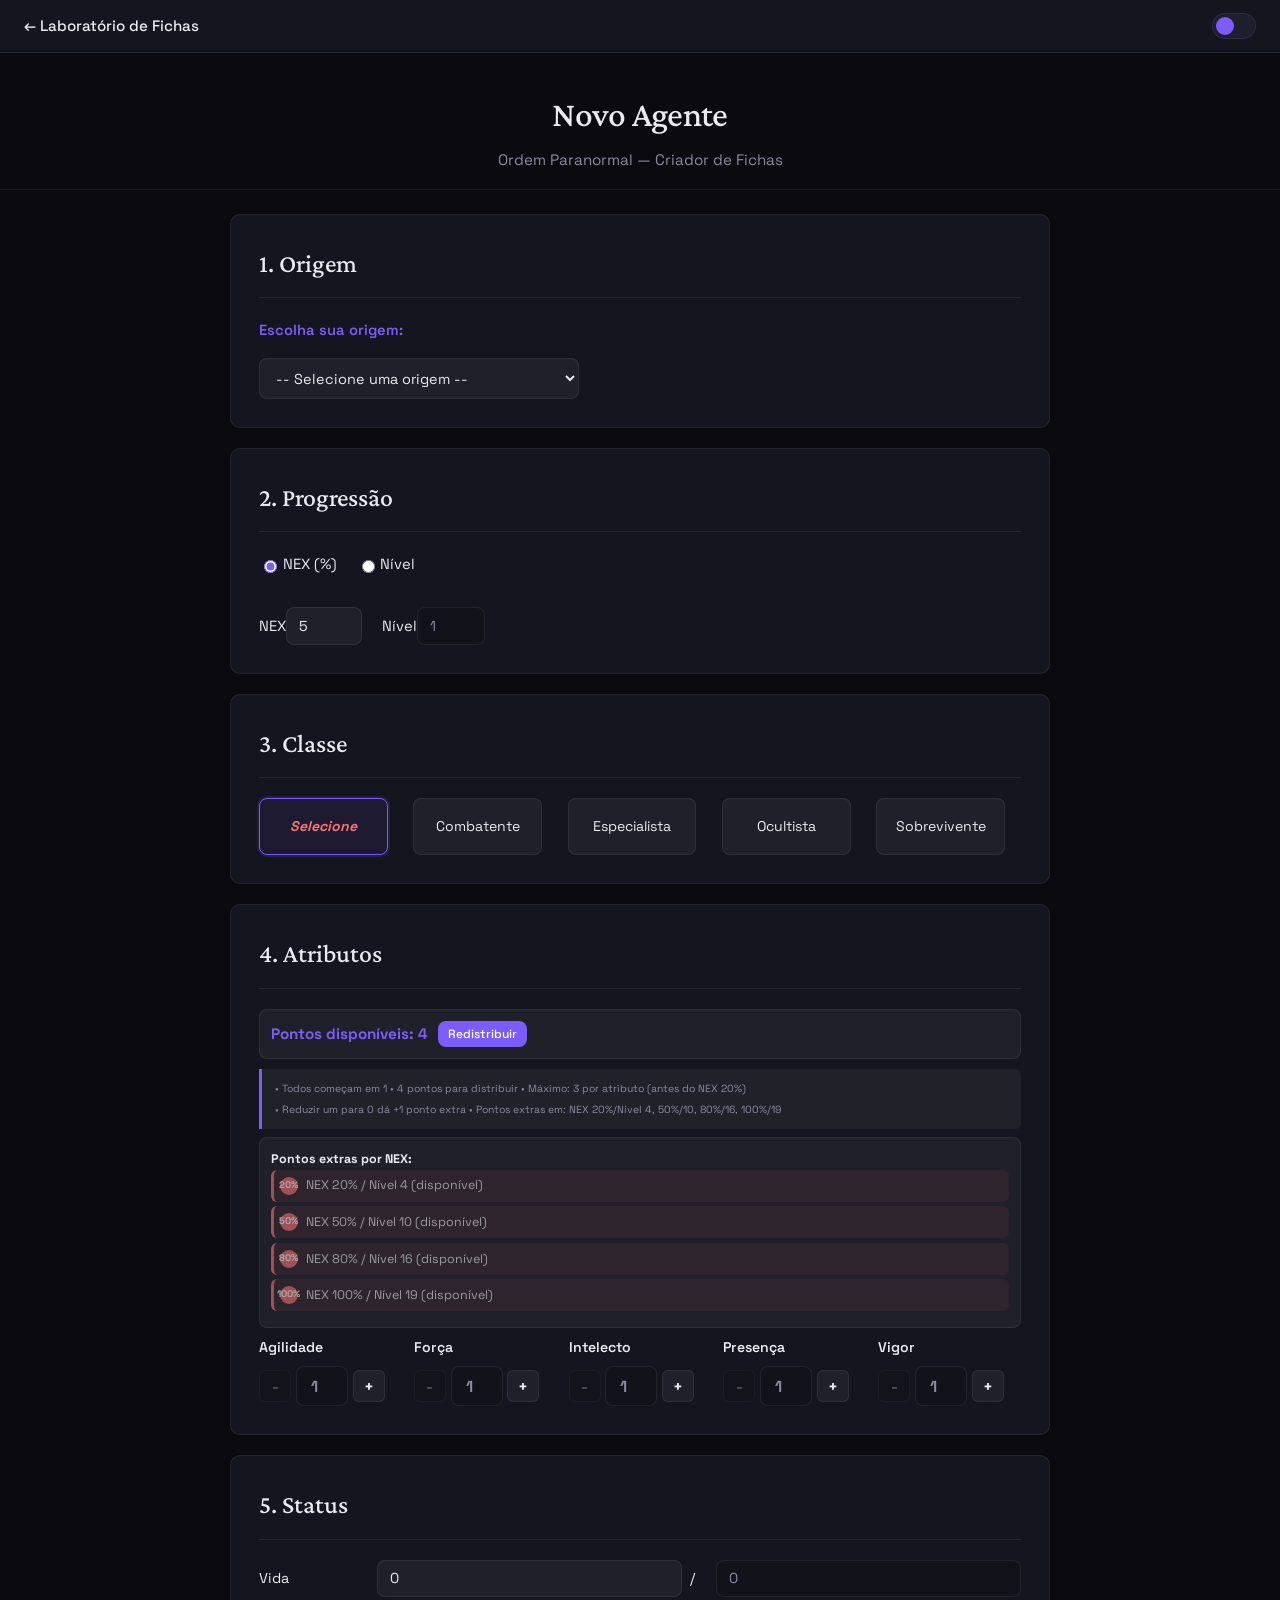
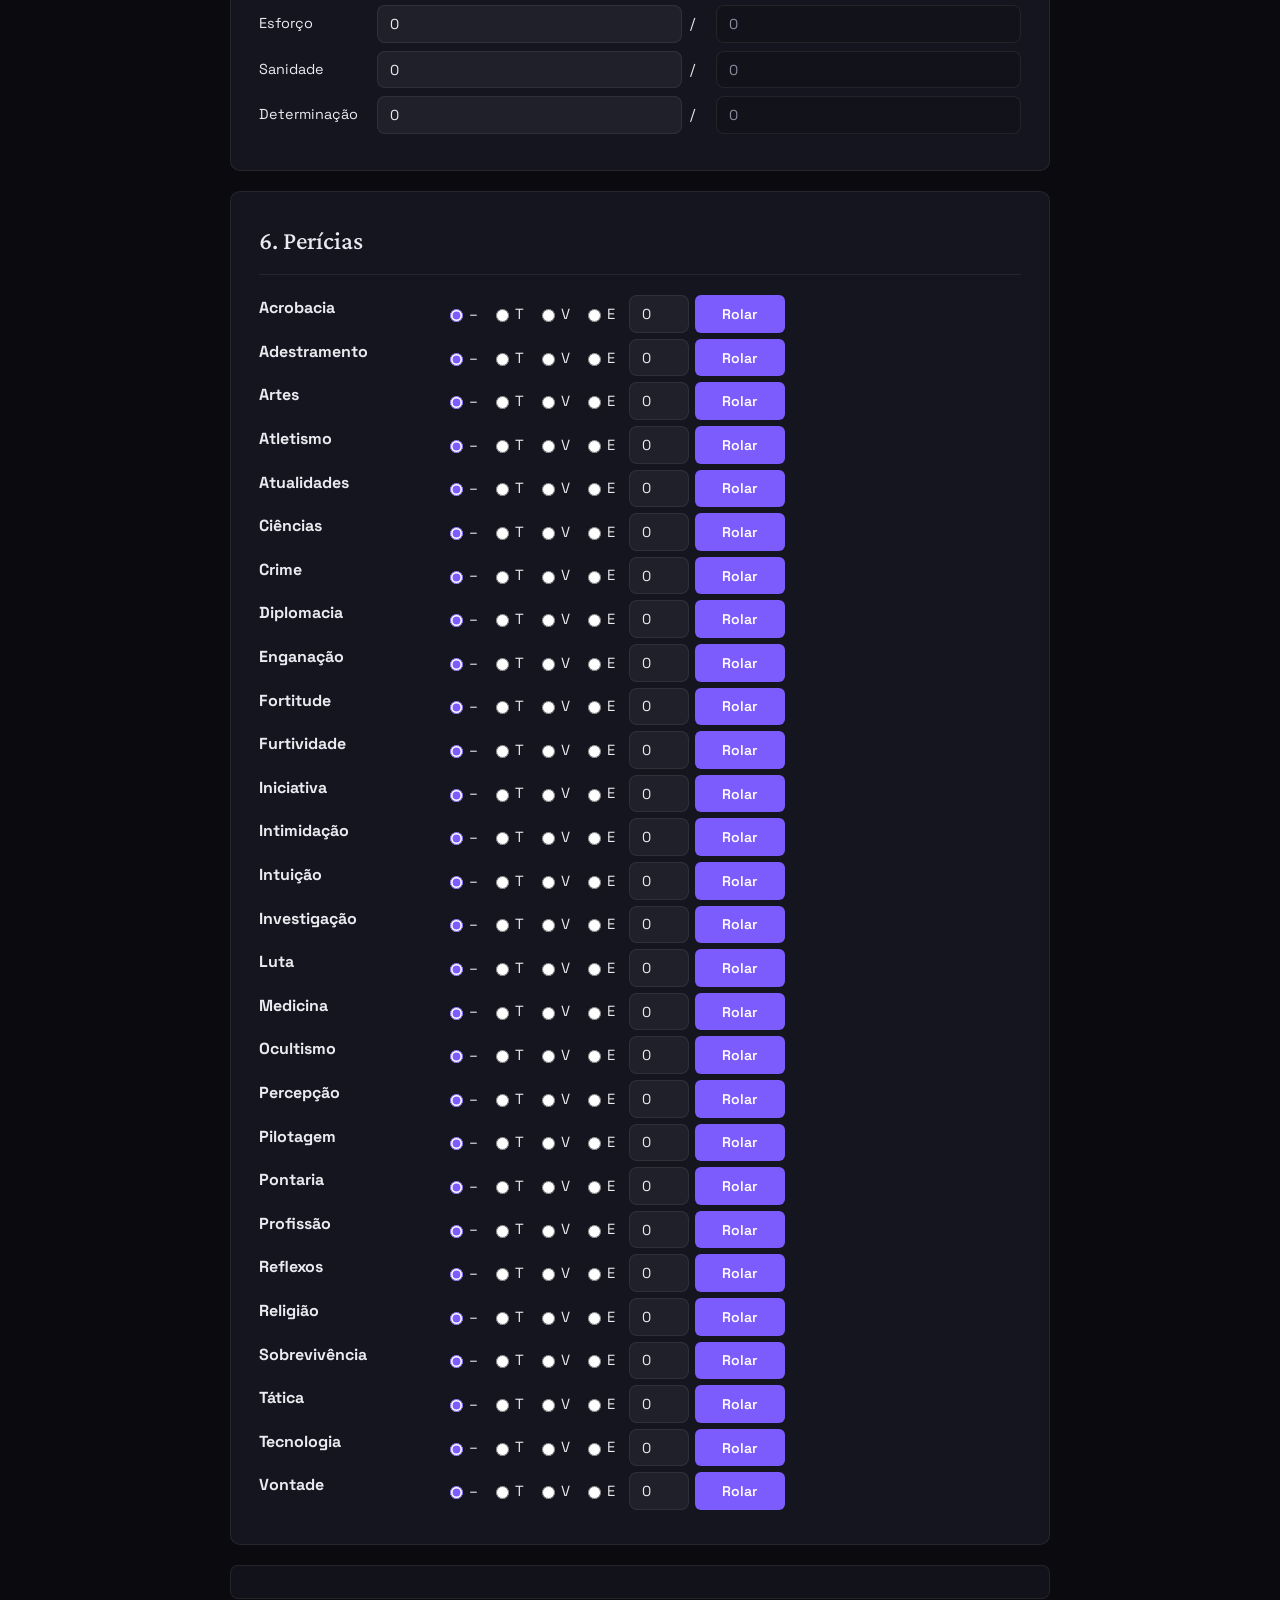
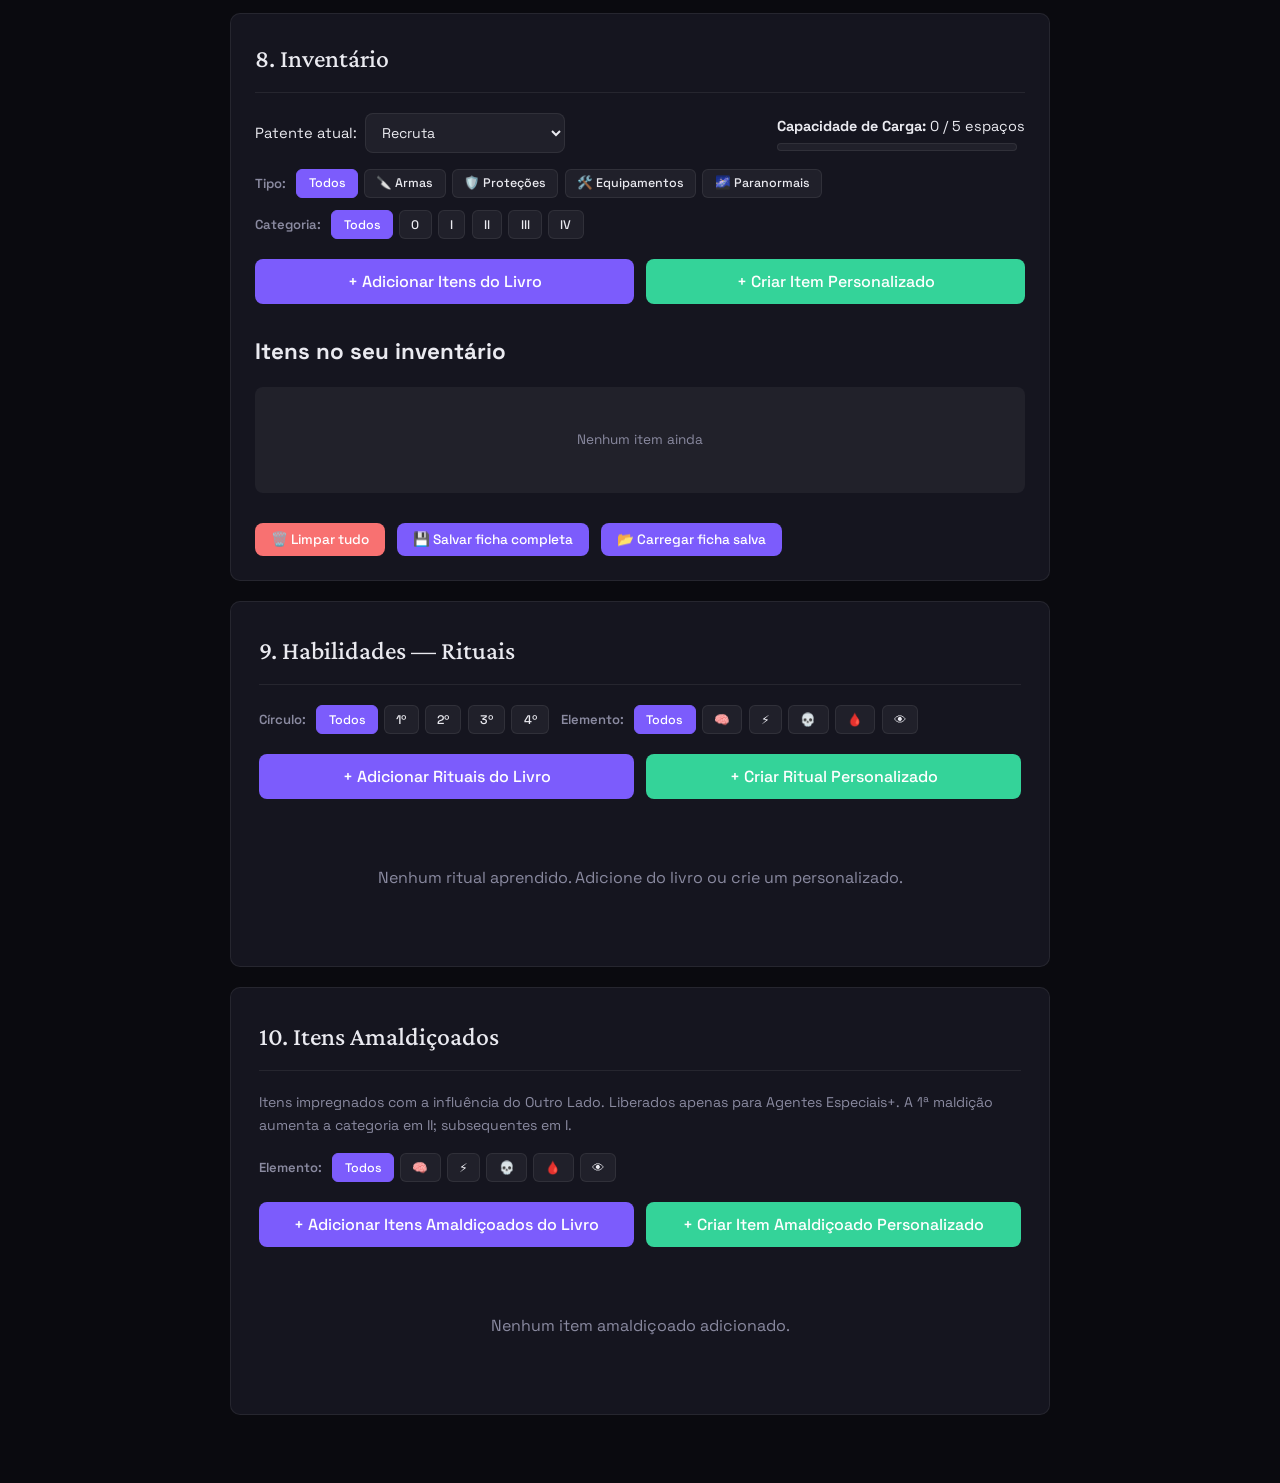
==== public/tcc/criador.html @ b82a057e "Atualizei fundo e itens amaldiçados Co-authored-by: PEDROLO18321 <266873799+PEDROLO18321@users.norep" ====
<!DOCTYPE html>
<html lang="pt-BR" data-theme="dark">
<head>
    <meta charset="UTF-8">
    <meta name="viewport" content="width=device-width, initial-scale=1.0">
    <title>Novo Agente - Laboratório de Fichas</title>
    <link rel="stylesheet" href="style.css">

    <link rel="preconnect" href="https://fonts.googleapis.com">
    <link rel="preconnect" href="https://fonts.gstatic.com" crossorigin>
    <link href="https://fonts.googleapis.com/css2?family=Space+Grotesk:wght@300;400;500;600;700&family=Crimson+Pro:ital,wght@0,300;0,400;0,500;0,600;1,300;1,400&display=swap" rel="stylesheet">
</head>
<body>

<nav class="criador-nav">
    <a href="index.html" class="nav-logo">← Laboratório de Fichas</a>
    <div class="nav-actions">
        <button class="theme-toggle" onclick="toggleTheme()" aria-label="Alternar tema"></button>
    </div>
</nav>

<div class="criador-title-bar">
    <h1>Novo Agente</h1>
    <p>Ordem Paranormal — Criador de Fichas</p>
</div>

<main>

    <!-- SEÇÃO: ORIGEM -->
    <section class="card" id="secao-origem">
        <h2>1. Origem</h2>
        
        <div class="origem-container">
            <div class="origem-selecao">
                <label for="select-origem">Escolha sua origem:</label>
                <select id="select-origem" onchange="mostrarDetalhesOrigem()">
                    <option value="">-- Selecione uma origem --</option>
                    <option value="academico">Acadêmico</option>
                    <option value="agente_saude">Agente de Saúde</option>
                    <option value="amigo_animais">Amigo dos Animais</option>
                    <option value="amnesico">Amnésico</option>
                    <option value="artista">Artista</option>
                    <option value="astronauta">Astronauta</option>
                    <option value="atleta">Atleta</option>
                    <option value="chef">Chef</option>
                    <option value="chef_outro_lado">Chef do Outro Lado</option>
                    <option value="colegial">Colegial</option>
                    <option value="cosplayer">Cosplayer</option>
                    <option value="criminoso">Criminoso</option>
                    <option value="cultista_arrependido">Cultista Arrependido</option>
                    <option value="desgarrado">Desgarrado</option>
                    <option value="diplomata">Diplomata</option>
                    <option value="engenheiro">Engenheiro</option>
                    <option value="executivo">Executivo</option>
                    <option value="experimento">Experimento</option>
                    <option value="explorador">Explorador</option>
                    <option value="fanatico_criaturas">Fanático por Criaturas</option>
                    <option value="fotografo">Fotógrafo</option>
                    <option value="inventor_paranormal">Inventor Paranormal</option>
                    <option value="investigador">Investigador</option>
                    <option value="jovem_mistico">Jovem Místico</option>
                    <option value="legista_turno_noite">Legista do Turno da Noite</option>
                    <option value="lutador">Lutador</option>
                    <option value="magnata">Magnata</option>
                    <option value="mateiro">Mateiro</option>
                    <option value="mergulhador">Mergulhador</option>
                    <option value="mercenario">Mercenário</option>
                    <option value="militar">Militar</option>
                    <option value="motorista">Motorista</option>
                    <option value="nerd_entusiasta">Nerd Entusiasta</option>
                    <option value="operario">Operário</option>
                    <option value="policial">Policial</option>
                    <option value="profetizado">Profetizado</option>
                    <option value="psicologo">Psicólogo</option>
                    <option value="religioso">Religioso</option>
                    <option value="reporter_investigativo">Repórter Investigativo</option>
                    <option value="servidor_publico">Servidor Público</option>
                    <option value="teorico_conspiracao">Teórico da Conspiração</option>
                    <option value="ti">T.I.</option>
                    <option value="trabalhador_rural">Trabalhador Rural</option>
                    <option value="trambiqueiro">Trambiqueiro</option>
                    <option value="universitario">Universitário</option>
                    <option value="vitima">Vítima</option>
                </select>
                
                <div id="origem-detalhes" class="origem-detalhes" style="display: none;">
                    <div class="origem-header">
                        <h3 id="origem-nome"></h3>
                        <div class="origem-status">
                            <span class="status-badge" id="origem-status">Não confirmada</span>
                        </div>
                    </div>
                    
                    <div class="origem-info-grid">
                        <div class="info-box">
                            <h4>Perícias Treinadas</h4>
                            <ul id="origem-pericias" class="pericias-lista"></ul>
                        </div>
                        
                        <div class="info-box"> 
                            <h4>Dica de Equipamento Inicial</h4>
                            <p id="origem-equipamento" class="equipamento-texto"></p>
                        </div>
                        
                       <div class="info-box">
                            <h4>Sugestão de Atributos</h4>
                            <p id="origem-sugestao-atributos" class="sugestao-atributos"></p>
                            <small>Estas são apenas sugestões para otimizar sua origem</small>
                        </div>
                    </div>

                    <div class="info-box">
                        <h4>Poder</h4>
                        <div class="poder-info">
                            <strong id="origem-poder-nome"></strong>
                            <p id="origem-poder-descricao" class="poder-descricao"></p>
                        </div>
                    </div>
                    
                    <div class="origem-acoes">
                        <button id="btn-confirmar-origem" onclick="confirmarOrigem()" class="btn-confirmar">
                            ✓ Confirmar Origem
                        </button>
                        <button id="btn-alterar-origem" onclick="alterarOrigem()" class="btn-alterar" style="display: none;">
                            ✎ Alterar Origem
                        </button>
                        <span id="origem-mensagem" class="mensagem-status"></span>
                    </div>
                </div>
            </div>
        </div>
    </section>

    <section class="card">
    <h2>2. Progressão</h2>

    <label>
    <input type="radio" name="modo" value="nex" checked>
    NEX (%)
    </label>

    <label>
    <input type="radio" name="modo" value="nivel">
    Nível
    </label>

    <br><br>

    <label>
    NEX
    <input id="nex" type="number" min="0" max="100" step="5" value="0">
    </label>

    <label>
    Nível
    <input id="nivel" type="number" min="1" max="20" value="1" disabled>
    </label>
    </section>

    <section class="card">
    <h2>3. Classe</h2>

    <div class="classes-opcoes">
        <label class="classe-opcao">
            <input type="radio" name="classe" value="" checked>
            <div class="classe-nome">Selecione</div>
        </label>
        
        <label class="classe-opcao">
            <input type="radio" name="classe" value="combatente">
            <div class="classe-nome">Combatente</div>
        </label>
        
        <label class="classe-opcao">
            <input type="radio" name="classe" value="especialista">
            <div class="classe-nome">Especialista</div>
        </label>
        
        <label class="classe-opcao">
            <input type="radio" name="classe" value="ocultista">
            <div class="classe-nome">Ocultista</div>
        </label>
        
        <label class="classe-opcao">
            <input type="radio" name="classe" value="sobrevivente">
            <div class="classe-nome">Sobrevivente</div>
        </label>
    </div>
    </section>

    <section class="card">
    <h2>4. Atributos</h2>

    <div class="pontos-container">
        <strong>Pontos disponíveis: <span id="pontos-disponiveis">4</span> <span id="pontos-extras-info"></span></strong>
        <button onclick="resetarAtributos()" style="margin-left: 10px; padding: 5px 10px; font-size: 12px;">Redistribuir</button>
    </div>

    <p class="regra-atributos">
        <small>
            • Todos começam em 1 • 4 pontos para distribuir • Máximo: 3 por atributo (antes do NEX 20%)<br>
            • Reduzir um para 0 dá +1 ponto extra • Pontos extras em: NEX 20%/Nível 4, 50%/10, 80%/16, 100%/19
        </small>
    </p>

    <div class="nex-pontos-info" id="nex-pontos-info">
        <!-- Será preenchido dinamicamente -->
    </div>

    <div class="grid-atributos">
        <div class="campo-atributo">
            <span>Agilidade</span>
            <div class="controles-atributo">
                <button id="btn-menos-agilidade" onclick="alterarAtributo('agilidade', '-')">-</button>
                <input class="atributo" id="agilidade" type="number" min="0" max="3" value="1">
                <button id="btn-mais-agilidade" onclick="alterarAtributo('agilidade', '+')">+</button>
            </div>
        </div>
        
        <div class="campo-atributo">
            <span>Força</span>
            <div class="controles-atributo">
                <button id="btn-menos-forca" onclick="alterarAtributo('forca', '-')">-</button>
                <input class="atributo" id="forca" type="number" min="0" max="3" value="1">
                <button id="btn-mais-forca" onclick="alterarAtributo('forca', '+')">+</button>
            </div>
        </div>
        
        <div class="campo-atributo">
            <span>Intelecto</span>
            <div class="controles-atributo">
                <button id="btn-menos-intelecto" onclick="alterarAtributo('intelecto', '-')">-</button>
                <input class="atributo" id="intelecto" type="number" min="0" max="3" value="1">
                <button id="btn-mais-intelecto" onclick="alterarAtributo('intelecto', '+')">+</button>
            </div>
        </div>
        
        <div class="campo-atributo">
            <span>Presença</span>
            <div class="controles-atributo">
                <button id="btn-menos-presenca" onclick="alterarAtributo('presenca', '-')">-</button>
                <input class="atributo" id="presenca" type="number" min="0" max="3" value="1">
                <button id="btn-mais-presenca" onclick="alterarAtributo('presenca', '+')">+</button>
            </div>
        </div>
        
        <div class="campo-atributo">
            <span>Vigor</span>
            <div class="controles-atributo">
                <button id="btn-menos-vigor" onclick="alterarAtributo('vigor', '-')">-</button>
                <input class="atributo" id="vigor" type="number" min="0" max="3" value="1">
                <button id="btn-mais-vigor" onclick="alterarAtributo('vigor', '+')">+</button>
            </div>
        </div>
    </div>
    </section>

    <section class="card">
    <h2>5. Status</h2>

    <div class="status-linha"><span>Vida</span><input id="vida_atual"><span>/</span><input id="vida_max" readonly></div>
    <div class="status-linha"><span>Esforço</span><input id="esforco_atual"><span>/</span><input id="esforco_max" readonly></div>
    <div class="status-linha"><span>Sanidade</span><input id="sanidade_atual"><span>/</span><input id="sanidade_max" readonly></div>
    <div class="status-linha"><span>Determinação</span><input id="determinacao_atual"><span>/</span><input id="determinacao_max" readonly></div>
    </section>

    <section class="card">
    <h2>6. Perícias</h2>
    <div id="pericias"></div>
    </section>

    <section class="card" id="secao-poderes" style="display: none;">
        <h2>7. Poderes de Origem</h2>
        <div id="poderes-container"></div>
    </section>

    <pre id="saida"></pre>

    <!-- ====================== 8. INVENTÁRIO (MODAL) ====================== -->
    <section class="card" id="secao-inventario">
        <h2>8. Inventário</h2>

        <div class="inventario-header">
            <div>
                <label>Patente atual: 
                    <select id="patente-select" onchange="atualizarInventario()">
                        <option value="recruta">Recruta</option>
                        <option value="operador">Operador</option>
                        <option value="agente-especial">Agente Especial</option>
                        <option value="oficial">Oficial de Operações</option>
                        <option value="elite">Agente de Elite</option>
                    </select>
                </label>
            </div>

            <div class="carga-container">
                <strong>Capacidade de Carga:</strong> 
                <span id="carga-atual">0</span> / 
                <span id="carga-max">10</span> espaços
                <div class="carga-barra">
                    <div id="carga-progresso" class="carga-progresso" style="width: 0%;"></div>
                </div>
            </div>
        </div>

        <!-- Filtros do inventário -->
        <div class="rituais-filtros" style="margin-bottom:12px;">
            <div class="filtro-grupo">
                <span class="filtro-label">Tipo:</span>
                <button class="filtro-tipo-btn filtro-elemento-btn active" data-tipo="todos" onclick="filtrarInventarioPorTipo('todos')">Todos</button>
                <button class="filtro-tipo-btn filtro-elemento-btn" data-tipo="armas" onclick="filtrarInventarioPorTipo('armas')">🔪 Armas</button>
                <button class="filtro-tipo-btn filtro-elemento-btn" data-tipo="protecoes" onclick="filtrarInventarioPorTipo('protecoes')">🛡️ Proteções</button>
                <button class="filtro-tipo-btn filtro-elemento-btn" data-tipo="equipamentosGerais" onclick="filtrarInventarioPorTipo('equipamentosGerais')">🛠️ Equipamentos</button>
                <button class="filtro-tipo-btn filtro-elemento-btn" data-tipo="itensParanormais" onclick="filtrarInventarioPorTipo('itensParanormais')">🌌 Paranormais</button>
            </div>
            <div class="filtro-grupo">
                <span class="filtro-label">Categoria:</span>
                <button class="filtro-cat-btn filtro-circulo-btn active" data-cat="todos" onclick="filtrarInventarioPorCategoria('todos')">Todos</button>
                <button class="filtro-cat-btn filtro-circulo-btn" data-cat="0" onclick="filtrarInventarioPorCategoria('0')">0</button>
                <button class="filtro-cat-btn filtro-circulo-btn" data-cat="I" onclick="filtrarInventarioPorCategoria('I')">I</button>
                <button class="filtro-cat-btn filtro-circulo-btn" data-cat="II" onclick="filtrarInventarioPorCategoria('II')">II</button>
                <button class="filtro-cat-btn filtro-circulo-btn" data-cat="III" onclick="filtrarInventarioPorCategoria('III')">III</button>
                <button class="filtro-cat-btn filtro-circulo-btn" data-cat="IV" onclick="filtrarInventarioPorCategoria('IV')">IV</button>
            </div>
        </div>

        <!-- Dois botões lado a lado -->
        <div style="display:flex; gap:12px; margin:20px 0;">
            <button onclick="abrirModalAdicionarItens()" class="btn-adicionar-itens" style="flex:1;">
                + Adicionar Itens do Livro
            </button>
            <button onclick="abrirModalCriarItem()" class="btn-criar-item" style="flex:1;">
                + Criar Item Personalizado
            </button>
        </div>

        <!-- LISTA DE ITENS DO INVENTÁRIO -->
        <h3 style="margin: 30px 0 16px; font-size: 1.4rem;">Itens no seu inventário</h3>
        <div id="inventario-atual-lista" class="inventario-lista" style="max-height:none;"></div>

        <!-- Botões de ação -->
        <div class="inventario-rodape" style="margin-top: 30px; display:flex; gap:12px; flex-wrap:wrap;">
            <button onclick="limparInventario()" class="btn-danger">🗑️ Limpar tudo</button>
            <button onclick="salvarFichaCompleta()">💾 Salvar ficha completa</button>
            <button onclick="carregarFichaSalva()">📂 Carregar ficha salva</button>
        </div>
    </section>

    <!-- ====================== MODAL DE ADICIONAR ITENS ====================== -->
    <div id="modal-adicionar-itens" class="modal-overlay" style="display: none;">
        <div class="modal-content">
            <div class="modal-header">
                <h3>Adicionar Itens ao Inventário</h3>
                <button onclick="fecharModalAdicionarItens()" class="btn-fechar-modal">✕</button>
            </div>

            <!-- Abas dentro da modal -->
            <div class="inventario-tabs modal-tabs">
                <button onclick="mudarAbaModal('armas')" class="tab-btn active" id="modal-tab-armas">🔪 Armas</button>
                <button onclick="mudarAbaModal('protecoes')" class="tab-btn" id="modal-tab-protecoes">🛡️ Proteções</button>
                <button onclick="mudarAbaModal('equipamentosGerais')" class="tab-btn" id="modal-tab-equipamentosGerais">🛠️ Equipamentos</button>
                <button onclick="mudarAbaModal('itensParanormais')" class="tab-btn" id="modal-tab-itensParanormais">🌌 Paranormais</button>
            </div>

            <!-- Busca dentro da modal -->
            <input type="text" id="busca-modal" placeholder="🔍 Buscar item..." 
                oninput="filtrarItensModal()" class="busca-modal">

            <!-- Grid de itens (dentro da modal) -->
            <div id="modal-conteudo" class="itens-grid"></div>

            <div class="modal-footer">
                <button onclick="fecharModalAdicionarItens()" class="btn-cancelar">Fechar</button>
            </div>
        </div>
    </div>

    <!-- ====================== MODAL CRIAR ITEM PERSONALIZADO ====================== -->
    <div id="modal-criar-item" class="modal-overlay" style="display: none;">
        <div class="modal-content" style="max-width: 680px;">
            <div class="modal-header">
                <h3>Criar Item Personalizado</h3>
                <button onclick="fecharModalCriarItem()" class="btn-fechar-modal">✕</button>
            </div>

            <div class="modal-body">
                <!-- Abas -->
                <div class="inventario-tabs modal-tabs" style="margin-bottom:16px;">
                    <button onclick="mudarAbaCriar('armas')" class="tab-btn active" id="criar-tab-armas">🔪 Armas</button>
                    <button onclick="mudarAbaCriar('protecoes')" class="tab-btn" id="criar-tab-protecoes">🛡️ Proteções</button>
                    <button onclick="mudarAbaCriar('equipamentosGerais')" class="tab-btn" id="criar-tab-equipamentosGerais">🛠️ Equip. Gerais</button>
                    <button onclick="mudarAbaCriar('itensParanormais')" class="tab-btn" id="criar-tab-itensParanormais">🌌 Paranormais</button>
                </div>

                <!-- Formulário dinâmico -->
                <div id="form-criar-conteudo"></div>
            </div>

            <div class="modal-footer" style="padding:20px; text-align:right;">
                <button onclick="fecharModalCriarItem()" class="btn-cancelar">Cancelar</button>
                <button onclick="criarItemPersonalizado()" class="btn-confirmar" style="margin-left:10px;">✅ Criar e Adicionar ao Inventário</button>
            </div>
        </div>
    </div>

    <!-- ==================== NOVO MODAL: VISUALIZAR ITEM ==================== -->
    <div id="modal-visualizar-item" class="modal-overlay" style="display: none;">
        <div class="modal-content" style="max-width: 520px; max-height: 80vh;">
            <h2 id="visualizar-titulo" style="margin-bottom: 20px; color: #4aa3ff;">Detalhes do Item</h2>
            
            <div id="visualizar-conteudo" class="modal-body" 
                style="max-height: 420px; overflow-y: auto; padding: 20px; background: rgba(22, 26, 34, 0.95); border-radius: 8px;">
                <!-- preenchido automaticamente pelo JS -->
            </div>
            
            <div class="modal-footer" style="display: flex; justify-content: flex-end; padding: 20px; gap: 12px;">
                <button onclick="fecharModalVisualizar()" 
                        style="background: #e74c3c; color: white; padding: 10px 20px; border: none; border-radius: 6px; cursor: pointer;">
                    Fechar
                </button>
            </div>
        </div>
    </div>

    <!-- ====================== 9. HABILIDADES (RITUAIS) ====================== -->
    <section class="card" id="secao-rituais">
        <h2>9. Habilidades — Rituais</h2>

        <div class="rituais-filtros">
            <div class="filtro-grupo">
                <span class="filtro-label">Círculo:</span>
                <button class="filtro-circulo-btn active" data-circulo="todos" onclick="filtrarRituaisPorCirculo('todos')">Todos</button>
                <button class="filtro-circulo-btn" data-circulo="1" onclick="filtrarRituaisPorCirculo('1')">1º</button>
                <button class="filtro-circulo-btn" data-circulo="2" onclick="filtrarRituaisPorCirculo('2')">2º</button>
                <button class="filtro-circulo-btn" data-circulo="3" onclick="filtrarRituaisPorCirculo('3')">3º</button>
                <button class="filtro-circulo-btn" data-circulo="4" onclick="filtrarRituaisPorCirculo('4')">4º</button>
            </div>
            <div class="filtro-grupo">
                <span class="filtro-label">Elemento:</span>
                <button class="filtro-elemento-btn active" data-elemento="todos" onclick="filtrarRituaisPorElemento('todos')">Todos</button>
                <button class="filtro-elemento-btn" data-elemento="Conhecimento" onclick="filtrarRituaisPorElemento('Conhecimento')">🧠</button>
                <button class="filtro-elemento-btn" data-elemento="Energia" onclick="filtrarRituaisPorElemento('Energia')">⚡</button>
                <button class="filtro-elemento-btn" data-elemento="Morte" onclick="filtrarRituaisPorElemento('Morte')">💀</button>
                <button class="filtro-elemento-btn" data-elemento="Sangue" onclick="filtrarRituaisPorElemento('Sangue')">🩸</button>
                <button class="filtro-elemento-btn" data-elemento="Medo" onclick="filtrarRituaisPorElemento('Medo')">👁</button>
            </div>
        </div>

        <div style="display:flex; gap:12px; margin:20px 0;">
            <button onclick="abrirModalAdicionarRituais()" class="btn-adicionar-itens" style="flex:1;">
                + Adicionar Rituais do Livro
            </button>
            <button onclick="abrirModalCriarRitual()" class="btn-criar-item" style="flex:1;">
                + Criar Ritual Personalizado
            </button>
        </div>

        <div id="rituais-lista" class="rituais-grid"></div>
    </section>

    <!-- ====================== MODAL ADICIONAR RITUAIS ====================== -->
    <div id="modal-adicionar-rituais" class="modal-overlay" style="display: none;">
        <div class="modal-content">
            <div class="modal-header">
                <h3>Adicionar Rituais</h3>
                <button onclick="fecharModalAdicionarRituais()" class="btn-fechar-modal">✕</button>
            </div>
            <div class="modal-body">
                <div style="display:flex; flex-wrap:wrap; gap:6px; margin-bottom:10px;">
                    <button class="filtro-circulo-btn active" data-circulo="1" onclick="mudarCirculoModal(1)">1º Círculo</button>
                    <button class="filtro-circulo-btn" data-circulo="2" onclick="mudarCirculoModal(2)">2º Círculo</button>
                    <button class="filtro-circulo-btn" data-circulo="3" onclick="mudarCirculoModal(3)">3º Círculo</button>
                    <button class="filtro-circulo-btn" data-circulo="4" onclick="mudarCirculoModal(4)">4º Círculo</button>
                </div>
                <div style="display:flex; flex-wrap:wrap; gap:6px; margin-bottom:10px;">
                    <button class="filtro-elemento-btn active" data-elemento="todos" onclick="mudarElementoModalRitual('todos')">Todos</button>
                    <button class="filtro-elemento-btn" data-elemento="Conhecimento" onclick="mudarElementoModalRitual('Conhecimento')">🧠 Conhecimento</button>
                    <button class="filtro-elemento-btn" data-elemento="Energia" onclick="mudarElementoModalRitual('Energia')">⚡ Energia</button>
                    <button class="filtro-elemento-btn" data-elemento="Morte" onclick="mudarElementoModalRitual('Morte')">💀 Morte</button>
                    <button class="filtro-elemento-btn" data-elemento="Sangue" onclick="mudarElementoModalRitual('Sangue')">🩸 Sangue</button>
                    <button class="filtro-elemento-btn" data-elemento="Medo" onclick="mudarElementoModalRitual('Medo')">👁 Medo</button>
                </div>
                <input type="text" id="busca-ritual-modal" placeholder="🔍 Buscar ritual..." 
                    oninput="filtrarRituaisModal()" class="busca-modal">
                <div id="modal-rituais-conteudo" class="itens-grid" style="max-height:380px; overflow-y:auto;"></div>
            </div>
            <div class="modal-footer">
                <button onclick="fecharModalAdicionarRituais()" class="btn-cancelar">Fechar</button>
            </div>
        </div>
    </div>

    <!-- ====================== MODAL CRIAR RITUAL PERSONALIZADO ====================== -->
    <div id="modal-criar-ritual" class="modal-overlay" style="display: none;">
        <div class="modal-content" style="max-width: 720px;">
            <div class="modal-header">
                <h3>Criar Ritual Personalizado</h3>
                <button onclick="fecharModalCriarRitual()" class="btn-fechar-modal">✕</button>
            </div>
            <div class="modal-body">
                <div id="form-criar-ritual-conteudo"></div>
            </div>
            <div class="modal-footer" style="padding:20px; text-align:right;">
                <button onclick="fecharModalCriarRitual()" class="btn-cancelar">Cancelar</button>
                <button onclick="criarRitualPersonalizado()" class="btn-confirmar" style="margin-left:10px;">✅ Salvar Ritual</button>
            </div>
        </div>
    </div>

    <!-- ====================== 10. ITENS AMALDIÇOADOS ====================== -->
    <section class="card" id="secao-amaldicoados">
        <h2>10. Itens Amaldiçoados</h2>
        <p style="color:var(--text-secondary); font-size:0.88rem; margin-bottom:1rem;">
            Itens impregnados com a influência do Outro Lado. Liberados apenas para Agentes Especiais+. A 1ª maldição aumenta a categoria em II; subsequentes em I.
        </p>

        <div class="rituais-filtros">
            <div class="filtro-grupo">
                <span class="filtro-label">Elemento:</span>
                <button class="filtro-elemento-btn active" data-elemento="todos" onclick="filtrarAmaldicoadosPorElemento('todos')">Todos</button>
                <button class="filtro-elemento-btn" data-elemento="Conhecimento" onclick="filtrarAmaldicoadosPorElemento('Conhecimento')">🧠</button>
                <button class="filtro-elemento-btn" data-elemento="Energia" onclick="filtrarAmaldicoadosPorElemento('Energia')">⚡</button>
                <button class="filtro-elemento-btn" data-elemento="Morte" onclick="filtrarAmaldicoadosPorElemento('Morte')">💀</button>
                <button class="filtro-elemento-btn" data-elemento="Sangue" onclick="filtrarAmaldicoadosPorElemento('Sangue')">🩸</button>
                <button class="filtro-elemento-btn" data-elemento="Medo" onclick="filtrarAmaldicoadosPorElemento('Medo')">👁</button>
            </div>
        </div>

        <div style="display:flex; gap:12px; margin:20px 0;">
            <button onclick="abrirModalAdicionarAmaldicoados()" class="btn-adicionar-itens" style="flex:1;">
                + Adicionar Itens Amaldiçoados do Livro
            </button>
            <button onclick="abrirModalCriarAmaldicoado()" class="btn-criar-item" style="flex:1;">
                + Criar Item Amaldiçoado Personalizado
            </button>
        </div>

        <div id="amaldicoados-lista" class="rituais-grid"></div>
    </section>

    <!-- ====================== MODAL ADICIONAR ITENS AMALDIÇOADOS ====================== -->
    <div id="modal-adicionar-amaldicoados" class="modal-overlay" style="display: none;">
        <div class="modal-content">
            <div class="modal-header">
                <h3>Adicionar Itens Amaldiçoados</h3>
                <button onclick="fecharModalAdicionarAmaldicoados()" class="btn-fechar-modal">✕</button>
            </div>
            <div class="modal-body">
                <div style="display:flex; flex-wrap:wrap; gap:6px; margin-bottom:10px;">
                    <button class="filtro-elemento-btn active" data-elemento="todos" onclick="mudarElementoModalAmaldicoado('todos')">Todos</button>
                    <button class="filtro-elemento-btn" data-elemento="Conhecimento" onclick="mudarElementoModalAmaldicoado('Conhecimento')">🧠 Conhecimento</button>
                    <button class="filtro-elemento-btn" data-elemento="Energia" onclick="mudarElementoModalAmaldicoado('Energia')">⚡ Energia</button>
                    <button class="filtro-elemento-btn" data-elemento="Morte" onclick="mudarElementoModalAmaldicoado('Morte')">💀 Morte</button>
                    <button class="filtro-elemento-btn" data-elemento="Sangue" onclick="mudarElementoModalAmaldicoado('Sangue')">🩸 Sangue</button>
                    <button class="filtro-elemento-btn" data-elemento="Medo" onclick="mudarElementoModalAmaldicoado('Medo')">👁 Medo</button>
                </div>
                <input type="text" id="busca-amaldicoado-modal" placeholder="🔍 Buscar item amaldiçoado..."
                    oninput="filtrarAmaldicoadosModal()" class="busca-modal">
                <div id="modal-amaldicoados-conteudo" class="itens-grid" style="max-height:380px; overflow-y:auto;"></div>
            </div>
            <div class="modal-footer">
                <button onclick="fecharModalAdicionarAmaldicoados()" class="btn-cancelar">Fechar</button>
            </div>
        </div>
    </div>

    <!-- ====================== MODAL CRIAR ITEM AMALDIÇOADO ====================== -->
    <div id="modal-criar-amaldicoado" class="modal-overlay" style="display: none;">
        <div class="modal-content" style="max-width: 720px;">
            <div class="modal-header">
                <h3>Criar Item Amaldiçoado</h3>
                <button onclick="fecharModalCriarAmaldicoado()" class="btn-fechar-modal">✕</button>
            </div>
            <div class="modal-body">
                <div id="form-criar-amaldicoado-conteudo"></div>
            </div>
            <div class="modal-footer" style="padding:20px; text-align:right;">
                <button onclick="fecharModalCriarAmaldicoado()" class="btn-cancelar">Cancelar</button>
                <button onclick="criarAmaldicoadoPersonalizado()" class="btn-confirmar" style="margin-left:10px;">✅ Salvar Item</button>
            </div>
        </div>
    </div>

</main>

<script src="theme.js"></script>
<script src="origens.js"></script>
<script src="origens-ui.js"></script>
<script src="poderes.js"></script>
<script src="atributos.js"></script>
<script src="classe.js"></script>
<script src="status.js"></script>
<script src="pericias.js"></script>
<script src="main.js"></script>
<script src="inventario-data.js"></script>
<script src="itens-amaldicoados-data.js"></script>
<script src="inventario-ui.js"></script>
<script src="rituais-data.js"></script>
<script src="rituais-ui.js"></script>
<script src="itens-amaldicoados-ui.js"></script>

</body>
</html>
---- public/tcc/style.css ----
/* ══════════════════════════════════════════════════════
   LABORATÓRIO DE FICHAS — Design System
   Theme-aware (dark/light) + Clean modern aesthetic
   ══════════════════════════════════════════════════════ */

:root {
  --font-display: 'Crimson Pro', Georgia, serif;
  --font-body: 'Space Grotesk', system-ui, sans-serif;
  --radius: 10px;
  --transition: 0.3s cubic-bezier(0.4, 0, 0.2, 1);
}

[data-theme="dark"] {
  --bg: #0a0a0f;
  --bg-elevated: #12121a;
  --bg-card: #15151f;
  --bg-input: rgba(255, 255, 255, 0.05);
  --text: #eaeaf0;
  --text-secondary: #8a8aa0;
  --accent: #7c5cfc;
  --accent-hover: #9479ff;
  --accent-subtle: rgba(124, 92, 252, 0.08);
  --green: #34d399;
  --green-subtle: rgba(52, 211, 153, 0.1);
  --red: #f87171;
  --red-subtle: rgba(248, 113, 113, 0.1);
  --yellow: #fbbf24;
  --yellow-subtle: rgba(251, 191, 36, 0.1);
  --blue: #60a5fa;
  --blue-subtle: rgba(96, 165, 250, 0.1);
  --purple: #a78bfa;
  --purple-subtle: rgba(167, 139, 250, 0.1);
  --border: rgba(255, 255, 255, 0.07);
  --border-hover: rgba(124, 92, 252, 0.25);
  --shadow: 0 2px 12px rgba(0, 0, 0, 0.2);
  --toggle-bg: #1e1e2e;
}

[data-theme="light"] {
  --bg: #f6f5f2;
  --bg-elevated: #ffffff;
  --bg-card: #ffffff;
  --bg-input: rgba(0, 0, 0, 0.04);
  --text: #1a1a2e;
  --text-secondary: #6b6b80;
  --accent: #6341e0;
  --accent-hover: #7c5cfc;
  --accent-subtle: rgba(99, 65, 224, 0.06);
  --green: #16a34a;
  --green-subtle: rgba(22, 163, 74, 0.08);
  --red: #dc2626;
  --red-subtle: rgba(220, 38, 38, 0.08);
  --yellow: #ca8a04;
  --yellow-subtle: rgba(202, 138, 4, 0.08);
  --blue: #2563eb;
  --blue-subtle: rgba(37, 99, 235, 0.08);
  --purple: #7c3aed;
  --purple-subtle: rgba(124, 58, 237, 0.08);
  --border: rgba(0, 0, 0, 0.08);
  --border-hover: rgba(99, 65, 224, 0.2);
  --shadow: 0 2px 12px rgba(0, 0, 0, 0.05);
  --toggle-bg: #e8e8ee;
}

/* ── Reset ── */
* { box-sizing: border-box; }

body {
  margin: 0;
  background: var(--bg);
  color: var(--text);
  font-family: var(--font-body);
  line-height: 1.65;
  transition: background var(--transition), color var(--transition);
}

/* ── Navigation (criador) ── */
.criador-nav {
  position: sticky;
  top: 0;
  z-index: 100;
  padding: 0.8rem 1.5rem;
  display: flex;
  justify-content: space-between;
  align-items: center;
  background: var(--bg-card);
  border-bottom: 1px solid var(--border);
  backdrop-filter: blur(12px);
}

.nav-logo {
  font-family: var(--font-body);
  font-size: 0.95rem;
  font-weight: 500;
  color: var(--text);
  text-decoration: none;
  transition: color 0.2s;
}

.nav-logo:hover { color: var(--accent); }

.nav-actions {
  display: flex;
  align-items: center;
  gap: 0.8rem;
}

.theme-toggle {
  width: 44px;
  height: 26px;
  border-radius: 13px;
  background: var(--toggle-bg);
  border: 1px solid var(--border);
  cursor: pointer;
  position: relative;
  transition: background var(--transition);
}

.theme-toggle::after {
  content: '';
  position: absolute;
  top: 3px;
  left: 3px;
  width: 18px;
  height: 18px;
  border-radius: 50%;
  background: var(--accent);
  transition: transform var(--transition);
}

[data-theme="light"] .theme-toggle::after {
  transform: translateX(18px);
}

/* ── Title Bar ── */
.criador-title-bar {
  text-align: center;
  padding: 2rem 1rem 1rem;
  border-bottom: 1px solid var(--border);
  margin-bottom: 1.5rem;
}

.criador-title-bar h1 {
  font-family: var(--font-display);
  font-size: 2.2rem;
  font-weight: 500;
  margin: 0 0 0.3rem;
  letter-spacing: -0.02em;
}

.criador-title-bar p {
  color: var(--text-secondary);
  font-size: 0.95rem;
  margin: 0;
}

/* ── Main ── */
main {
  max-width: 860px;
  margin: auto;
  padding: 0 1.25rem 3rem;
}

/* ── Cards ── */
.card {
  background: var(--bg-card);
  border: 1px solid var(--border);
  border-radius: var(--radius);
  padding: 1.75rem;
  margin-bottom: 1.25rem;
  transition: border-color var(--transition), box-shadow var(--transition);
}

.card:hover {
  border-color: var(--border-hover);
}

.card h2 {
  font-family: var(--font-display);
  font-size: 1.6rem;
  font-weight: 500;
  margin-top: 0;
  margin-bottom: 1.25rem;
  padding-bottom: 0.75rem;
  border-bottom: 1px solid var(--border);
  color: var(--text);
}

/* ── Inputs & Selects ── */
input, select, textarea {
  background: var(--bg-input);
  color: var(--text);
  border: 1px solid var(--border);
  padding: 0.55rem 0.75rem;
  border-radius: 8px;
  font-family: var(--font-body);
  font-size: 0.9rem;
  transition: border-color 0.2s;
}

select option {
  background: var(--bg-card);
  color: var(--text);
}

input[type="radio"],
input[type="checkbox"] {
  accent-color: var(--accent);
}

.classe-opcao input[type="radio"]:checked ~ .classe-nome {
  color: var(--accent);
  font-weight: 700;
}

.classe-opcao:has(input[type="radio"]:checked) {
  background: var(--accent-subtle);
  border-color: var(--accent);
  box-shadow: 0 0 0 2px rgba(124, 92, 252, 0.15);
}

input:focus, select:focus {
  border-color: var(--accent);
  outline: none;
}

input[readonly] {
  background: var(--bg-elevated);
  color: var(--text-secondary);
}

#nex:disabled, #nivel:disabled, .atributo:disabled {
  background: var(--bg-elevated);
  color: var(--text-secondary);
  cursor: not-allowed;
}

/* ── Buttons ── */
button {
  padding: 0.6rem 1.2rem;
  background: var(--accent);
  color: #fff;
  border: none;
  font-weight: 500;
  font-family: var(--font-body);
  border-radius: 8px;
  cursor: pointer;
  font-size: 0.88rem;
  transition: all 0.2s;
}

button:hover {
  background: var(--accent-hover);
  transform: translateY(-1px);
}

button:disabled {
  opacity: 0.5;
  cursor: not-allowed;
  transform: none;
}

/* ── Labels ── */
label {
  display: inline-flex;
  align-items: center;
  margin-right: 1rem;
  cursor: pointer;
  font-size: 0.92rem;
}

input[type="radio"]:not([name="classe"]) {
  margin-right: 0.35rem;
}

/* ── Origem ── */
.origem-container { margin-top: 0.75rem; }

.origem-selecao {
  display: flex;
  flex-direction: column;
  gap: 0.75rem;
}

.origem-selecao label {
  font-weight: 600;
  color: var(--accent);
  margin-bottom: 0.25rem;
}

#select-origem {
  padding: 0.6rem 0.75rem;
  background: var(--bg-input);
  border: 1px solid var(--border);
  border-radius: 8px;
  color: var(--text);
  font-size: 0.9rem;
  width: 100%;
  max-width: 320px;
}

#select-origem:focus {
  border-color: var(--accent);
  outline: none;
}

.origem-detalhes {
  background: var(--bg-elevated);
  border-radius: var(--radius);
  padding: 1.25rem;
  border: 1px solid var(--border);
  margin-top: 0.75rem;
}

.origem-header {
  display: flex;
  justify-content: space-between;
  align-items: center;
  margin-bottom: 1rem;
  padding-bottom: 0.75rem;
  border-bottom: 1px solid var(--border);
}

.origem-header h3 {
  margin: 0;
  color: var(--accent);
  font-size: 1.2rem;
  font-family: var(--font-display);
}

.status-badge {
  padding: 0.25rem 0.7rem;
  border-radius: 20px;
  font-size: 0.7rem;
  font-weight: 600;
  text-transform: uppercase;
  letter-spacing: 0.04em;
}

.status-badge:not(.confirmada) {
  background: var(--red-subtle);
  color: var(--red);
}

.status-badge.confirmada {
  background: var(--green-subtle);
  color: var(--green);
}

.origem-info-grid {
  display: grid;
  grid-template-columns: repeat(auto-fit, minmax(220px, 1fr));
  gap: 0.75rem;
  margin-bottom: 0.75rem;
}

.info-box {
  background: var(--bg-input);
  border-radius: 8px;
  padding: 1rem;
  border: 1px solid var(--border);
}

.info-box h4 {
  margin: 0 0 0.6rem;
  color: var(--blue);
  font-size: 0.82rem;
  font-weight: 600;
  text-transform: uppercase;
  letter-spacing: 0.06em;
  border-bottom: 1px solid var(--border);
  padding-bottom: 0.4rem;
}

.pericias-lista {
  list-style: none;
  padding: 0;
  margin: 0;
}

.pericias-lista li {
  padding: 0.45rem 0.7rem;
  margin-bottom: 0.3rem;
  background: var(--accent-subtle);
  border-radius: 6px;
  border-left: 3px solid var(--accent);
  font-size: 0.88rem;
}

.poder-info {
  padding: 0.7rem;
  background: var(--green-subtle);
  border-radius: 6px;
  border-left: 3px solid var(--green);
}

.poder-descricao {
  margin: 0.5rem 0 0;
  font-size: 0.88rem;
  color: var(--text-secondary);
  line-height: 1.5;
}

.equipamento-texto {
  font-size: 0.88rem;
  color: var(--text-secondary);
  line-height: 1.5;
  padding: 0.7rem;
  background: var(--red-subtle);
  border-radius: 6px;
  border-left: 3px solid var(--red);
}

.sugestao-atributos {
  font-size: 0.88rem;
  color: var(--yellow);
  font-weight: 600;
}

.origem-acoes {
  display: flex;
  gap: 0.75rem;
  align-items: center;
  padding-top: 0.75rem;
  border-top: 1px solid var(--border);
}

.btn-confirmar {
  padding: 0.6rem 1.4rem;
  background: var(--green);
  border: none;
  color: #fff;
  font-weight: 600;
  border-radius: 8px;
  cursor: pointer;
  transition: all 0.2s;
  font-size: 0.88rem;
}

.btn-confirmar:hover {
  filter: brightness(1.1);
  transform: translateY(-1px);
}

.btn-alterar {
  padding: 0.6rem 1.4rem;
  background: var(--blue);
  border: none;
  color: #fff;
  font-weight: 600;
  border-radius: 8px;
  cursor: pointer;
  transition: all 0.2s;
  font-size: 0.88rem;
}

.btn-alterar:hover {
  filter: brightness(1.1);
  transform: translateY(-1px);
}

.mensagem-status {
  margin-left: 0.5rem;
  color: var(--green);
  font-size: 0.85rem;
  font-weight: 600;
  opacity: 0;
  transition: opacity 0.3s;
}

.mensagem-status.visible { opacity: 1; }

/* ── Classes ── */
.classes-opcoes {
  display: grid;
  grid-template-columns: repeat(auto-fit, minmax(120px, 1fr));
  gap: 0.6rem;
  margin-top: 0.5rem;
}

.classe-opcao {
  display: flex;
  flex-direction: column;
  align-items: center;
  justify-content: center;
  padding: 1rem;
  border: 1px solid var(--border);
  border-radius: 8px;
  cursor: pointer;
  transition: all 0.2s;
  background: var(--bg-input);
  min-height: 50px;
}

.classe-opcao:hover {
  border-color: var(--accent);
  background: var(--accent-subtle);
}

.classe-opcao input[type="radio"] { display: none; }

.classe-opcao input[type="radio"]:checked + .classe-nome {
  color: var(--accent);
  font-weight: 700;
}

.classe-nome {
  font-size: 0.88rem;
  text-align: center;
  transition: color 0.2s;
}

.classe-opcao input[type="radio"][value=""]:checked + .classe-nome {
  color: var(--red);
  font-style: italic;
}

/* ── Atributos ── */
.pontos-container {
  display: flex;
  align-items: center;
  margin-bottom: 0.6rem;
  padding: 0.7rem;
  background: var(--bg-input);
  border-radius: 8px;
  border: 1px solid var(--border);
}

.pontos-container strong {
  font-size: 0.95rem;
  color: var(--accent);
}

.regra-atributos {
  margin: 0.5rem 0;
  padding: 0.6rem 0.8rem;
  background: var(--bg-input);
  border-left: 3px solid var(--accent);
  border-radius: 0 6px 6px 0;
  font-size: 0.78rem;
  color: var(--text-secondary);
}

.nex-pontos-info {
  margin: 0.5rem 0;
  padding: 0.7rem;
  background: var(--bg-input);
  border-radius: 8px;
  border: 1px solid var(--border);
  font-size: 0.78rem;
}

.nex-ponto-item {
  display: flex;
  align-items: center;
  margin-bottom: 0.3rem;
  padding: 0.35rem;
  border-radius: 6px;
}

.nex-ponto-item.disponivel {
  background: var(--accent-subtle);
  border-left: 3px solid var(--accent);
}

.nex-ponto-item.usado {
  background: var(--green-subtle);
  border-left: 3px solid var(--green);
}

.nex-ponto-item.indisponivel {
  background: var(--red-subtle);
  border-left: 3px solid var(--red);
  opacity: 0.6;
}

.nex-ponto-marcador {
  width: 18px;
  height: 18px;
  border-radius: 50%;
  margin-right: 0.5rem;
  display: flex;
  align-items: center;
  justify-content: center;
  font-size: 0.6rem;
  font-weight: 700;
}

.disponivel .nex-ponto-marcador { background: var(--accent); color: #fff; }
.usado .nex-ponto-marcador { background: var(--green); color: #fff; }
.indisponivel .nex-ponto-marcador { background: var(--red); color: #fff; }

.grid-atributos {
  display: grid;
  grid-template-columns: repeat(auto-fit, minmax(140px, 1fr));
  gap: 0.75rem;
}

.campo-atributo {
  display: flex;
  flex-direction: column;
  gap: 0.4rem;
}

.campo-atributo span {
  font-weight: 600;
  font-size: 0.88rem;
}

.controles-atributo {
  display: flex;
  align-items: center;
  gap: 0.3rem;
}

.controles-atributo button {
  width: 32px;
  height: 32px;
  padding: 0;
  display: flex;
  align-items: center;
  justify-content: center;
  font-weight: 700;
  font-size: 1rem;
  background: var(--bg-input);
  border: 1px solid var(--border);
  color: var(--text);
  border-radius: 6px;
  cursor: pointer;
  transition: all 0.2s;
}

.controles-atributo button:hover:not(:disabled) {
  background: var(--accent);
  color: #fff;
  border-color: var(--accent);
}

.controles-atributo button:disabled {
  background: var(--bg-elevated);
  color: var(--text-secondary);
  cursor: not-allowed;
}

.controles-atributo input {
  width: 52px;
  text-align: center;
  font-weight: 700;
  font-size: 1rem;
}

.atributo[value="0"] {
  background: var(--red-subtle);
  border-color: var(--red);
  color: var(--red);
}

/* ── Status ── */
.status-linha {
  display: grid;
  grid-template-columns: 110px 1fr 18px 1fr;
  gap: 0.5rem;
  margin-bottom: 0.5rem;
  align-items: center;
  font-size: 0.9rem;
}

/* ── Perícias ── */
.pericia-linha {
  display: grid;
  grid-template-columns: 180px repeat(4, 40px) 60px 100px;
  gap: 0.4rem;
  align-items: center;
  margin-bottom: 0.4rem;
  font-size: 0.88rem;
}

.pericia-linha button {
  padding: 0.5rem 0.8rem !important;
  font-size: 0.82rem !important;
  font-weight: 600;
  white-space: nowrap;
  min-width: 90px;
  border-radius: 6px;
  background: var(--accent);
  color: white;
  border: none;
  transition: all 0.2s;
}

.pericia-linha button:hover {
  background: var(--accent-hover);
  transform: translateY(-1px);
}

.pericia-linha strong { font-size: 0.88rem; }
.pericia-linha input[type="number"] { width: 60px; }

#saida {
  background: var(--bg-elevated);
  border: 1px solid var(--border);
  padding: 1rem;
  border-radius: 8px;
  margin-top: 1rem;
  white-space: pre-wrap;
  font-size: 0.88rem;
  color: var(--text);
}

/* ── Poderes ── */
#secao-poderes { transition: all 0.3s ease; }

.poder-card {
  background: var(--bg-elevated);
  border-radius: 8px;
  padding: 1rem;
  margin-bottom: 0.75rem;
  border: 1px solid var(--border);
  border-left: 4px solid var(--accent);
}

.poder-card h3 {
  margin-top: 0;
  color: var(--accent);
  font-size: 1.05rem;
  font-family: var(--font-display);
  display: flex;
  justify-content: space-between;
  align-items: center;
}

.poder-controles {
  display: flex;
  gap: 0.5rem;
  align-items: center;
  margin-top: 0.75rem;
  padding-top: 0.75rem;
  border-top: 1px solid var(--border);
}

.btn-ativar-poder {
  padding: 0.5rem 1rem;
  background: var(--green);
  border: none;
  color: #fff;
  font-weight: 600;
  border-radius: 6px;
  cursor: pointer;
  transition: all 0.2s;
  font-size: 0.82rem;
}

.btn-ativar-poder:hover:not(:disabled) {
  filter: brightness(1.1);
  transform: translateY(-1px);
}

.btn-ativar-poder:disabled {
  background: var(--text-secondary);
  opacity: 0.5;
  cursor: not-allowed;
  transform: none;
}

.poder-info {
  font-size: 0.78rem;
  color: var(--text-secondary);
  display: flex;
  gap: 0.75rem;
  align-items: center;
}

.poder-custo { color: var(--yellow); font-weight: 700; }
.poder-usos { color: var(--green); font-weight: 700; }

.poder-status {
  font-size: 0.72rem;
  padding: 0.2rem 0.5rem;
  border-radius: 10px;
  background: var(--accent-subtle);
  color: var(--accent);
}

.poder-status.disponivel { background: var(--green-subtle); color: var(--green); }
.poder-status.indisponivel { background: var(--red-subtle); color: var(--red); }

/* Mensagens do poder */
.poder-mensagem {
  margin-top: 0.5rem;
  padding: 0.5rem;
  border-radius: 6px;
  font-size: 0.78rem;
  display: none;
}

.poder-mensagem.success {
  background: var(--green-subtle);
  border-left: 3px solid var(--green);
  color: var(--green);
  display: block;
}

.poder-mensagem.error {
  background: var(--red-subtle);
  border-left: 3px solid var(--red);
  color: var(--red);
  display: block;
}

.poder-mensagem.info {
  background: var(--blue-subtle);
  border-left: 3px solid var(--blue);
  color: var(--blue);
  display: block;
}

/* ── Aviso de Bônus ── */
.aviso-bonus {
  margin-top: 0.75rem;
  padding: 0.75rem;
  background: var(--yellow-subtle);
  border-radius: 8px;
  border-left: 4px solid var(--yellow);
  animation: pulse 2s infinite;
}

@keyframes pulse {
  0% { box-shadow: 0 0 0 0 rgba(251, 191, 36, 0.3); }
  70% { box-shadow: 0 0 0 6px rgba(251, 191, 36, 0); }
  100% { box-shadow: 0 0 0 0 rgba(251, 191, 36, 0); }
}

.aviso-conteudo { display: flex; align-items: flex-start; gap: 0.5rem; }
.aviso-icon { font-size: 1.1rem; color: var(--yellow); flex-shrink: 0; }
.aviso-texto { flex-grow: 1; }
.aviso-texto strong { color: var(--yellow); }
.aviso-texto p { margin: 0.3rem 0; font-size: 0.88rem; }
.aviso-texto small { color: var(--text-secondary); font-size: 0.72rem; display: block; margin-top: 0.2rem; }

.btn-cancelar-bonus {
  background: none;
  border: none;
  color: var(--red);
  font-size: 1rem;
  cursor: pointer;
  padding: 0;
  width: 24px;
  height: 24px;
  display: flex;
  align-items: center;
  justify-content: center;
  border-radius: 50%;
  transition: background 0.2s;
  flex-shrink: 0;
}

.btn-cancelar-bonus:hover { background: var(--red-subtle); }

/* ── Aviso Flutuante ── */
.aviso-flutuante {
  position: fixed;
  top: 1rem;
  right: 1rem;
  z-index: 1000;
  animation: slideIn 0.3s ease;
  max-width: 320px;
}

@keyframes slideIn {
  from { transform: translateX(100%); opacity: 0; }
  to { transform: translateX(0); opacity: 1; }
}

.aviso-flutuante-conteudo {
  background: var(--bg-card);
  border: 1px solid var(--border);
  border-left: 4px solid var(--accent);
  border-radius: 8px;
  padding: 0.8rem;
  box-shadow: var(--shadow);
  display: flex;
  align-items: center;
  gap: 0.5rem;
}

.aviso-flutuante-icon { font-size: 1.1rem; color: var(--accent); flex-shrink: 0; }
.aviso-flutuante-texto { color: var(--text); font-size: 0.88rem; flex-grow: 1; }

.aviso-flutuante-fechar {
  background: none;
  border: none;
  color: var(--text-secondary);
  font-size: 1rem;
  cursor: pointer;
  padding: 0;
  width: 24px;
  height: 24px;
  display: flex;
  align-items: center;
  justify-content: center;
  border-radius: 50%;
  transition: background 0.2s;
  flex-shrink: 0;
}

.aviso-flutuante-fechar:hover { background: var(--bg-input); color: var(--text); }

/* ── Poderes Passivos ── */
.poder-passivo-info {
  display: flex;
  gap: 0.75rem;
  margin-top: 0.75rem;
  padding: 0.75rem;
  background: var(--blue-subtle);
  border-radius: 8px;
  border-left: 3px solid var(--blue);
}

.poder-passivo-icon { font-size: 1.2rem; color: var(--blue); flex-shrink: 0; margin-top: 0.1rem; }
.poder-passivo-detalhes { flex-grow: 1; }

.poder-passivo-detalhes h4 {
  margin: 0 0 0.5rem;
  color: var(--blue);
  font-size: 0.78rem;
  text-transform: uppercase;
  letter-spacing: 0.05em;
}

.poder-passivo-lista { list-style: none; padding: 0; margin: 0; }

.poder-passivo-lista li {
  padding: 0.45rem 0.7rem;
  margin-bottom: 0.35rem;
  background: var(--bg-input);
  border-radius: 6px;
  border-left: 2px solid var(--blue);
  color: var(--text-secondary);
  font-size: 0.82rem;
  line-height: 1.5;
}

.poder-passivo-lista li:before {
  content: "✓";
  color: var(--green);
  font-weight: bold;
  margin-right: 0.5rem;
}

.poder-passivo-nota {
  margin-top: 0.5rem;
  padding: 0.5rem;
  background: var(--bg-input);
  border-radius: 6px;
  font-size: 0.72rem;
  color: var(--text-secondary);
  text-align: center;
}

.poder-status[data-tipo="passivo"] { background: var(--blue); color: #fff; }
.poder-card[data-tipo="passivo"] { border-left-color: var(--blue); }
.poder-card[data-tipo="passivo"] h3 { color: var(--blue); }

/* ── Poderes com Escolha ── */
.poder-passivo-info .escolha-status {
  margin: 0.5rem 0;
  padding: 0.6rem;
  border-radius: 6px;
  background: var(--bg-input);
  display: flex;
  align-items: center;
  gap: 0.5rem;
  flex-wrap: wrap;
}

.escolha-status.escolha-feita { background: var(--green-subtle); border-left: 3px solid var(--green); }
.escolha-status.escolha-pendente { background: var(--yellow-subtle); border-left: 3px solid var(--yellow); }
.escolha-status strong { color: var(--text); font-size: 0.82rem; flex-shrink: 0; }
.pericia-escolhida { color: var(--green); font-weight: 700; flex-grow: 1; }
.escolha-status.escolha-pendente .pericia-escolhida { color: var(--yellow); font-style: italic; }

.status-badge-escolha {
  padding: 0.2rem 0.5rem;
  border-radius: 10px;
  font-size: 0.68rem;
  font-weight: 700;
  background: var(--green);
  color: #fff;
}

.status-badge-escolha.pendente { background: var(--yellow); color: #333; }

.controles-escolha { margin-top: 0.75rem; display: flex; flex-direction: column; gap: 0.4rem; }

.btn-escolher-pericia {
  padding: 0.55rem 1rem;
  background: var(--yellow);
  border: none;
  color: #1a1a2e;
  font-weight: 600;
  border-radius: 6px;
  cursor: pointer;
  transition: all 0.2s;
  font-size: 0.82rem;
  text-align: center;
}

.btn-escolher-pericia:hover:not(:disabled) { filter: brightness(1.1); transform: translateY(-1px); }
.btn-escolher-pericia:disabled { background: var(--text-secondary); color: var(--bg); cursor: not-allowed; transform: none; }

.btn-alterar-escolha {
  padding: 0.4rem 0.7rem;
  background: var(--blue-subtle);
  border: 1px solid var(--blue);
  color: var(--blue);
  font-weight: 600;
  border-radius: 6px;
  cursor: pointer;
  transition: all 0.2s;
  font-size: 0.78rem;
  align-self: flex-start;
}

.btn-alterar-escolha:hover { background: var(--blue); color: #fff; }

/* ── Seleção de Perícia ── */
.selecao-pericia-container {
  margin-top: 0.75rem;
  padding: 0.75rem;
  background: var(--bg-elevated);
  border-radius: 8px;
  border: 1px solid var(--border);
}

.selecao-pericia-container h5 {
  margin: 0 0 0.5rem;
  color: var(--blue);
  font-size: 0.88rem;
}

.pericias-opcoes-grid {
  display: grid;
  grid-template-columns: repeat(auto-fill, minmax(130px, 1fr));
  gap: 0.4rem;
  max-height: 180px;
  overflow-y: auto;
  padding: 0.5rem;
  background: var(--bg-input);
  border-radius: 6px;
  margin-bottom: 0.5rem;
}

.pericia-opcao {
  display: flex;
  align-items: center;
  padding: 0.45rem;
  background: var(--bg-elevated);
  border-radius: 4px;
  transition: background 0.2s;
}

.pericia-opcao:hover { background: var(--accent-subtle); }
.pericia-opcao input[type="radio"] { margin-right: 0.4rem; }

.pericia-opcao label {
  cursor: pointer;
  font-size: 0.78rem;
  color: var(--text-secondary);
  flex-grow: 1;
}

.pericia-opcao input[type="radio"]:checked + label {
  color: var(--accent);
  font-weight: 700;
}

.acoes-selecao { display: flex; justify-content: flex-end; }

.btn-cancelar-escolha {
  padding: 0.4rem 0.8rem;
  background: var(--red-subtle);
  border: 1px solid var(--red);
  color: var(--red);
  border-radius: 6px;
  cursor: pointer;
  transition: all 0.2s;
  font-size: 0.78rem;
}

.btn-cancelar-escolha:hover { background: var(--red); color: #fff; }

/* ── Poderes Narrativos ── */
.poder-narrativo-info {
  margin-top: 0.75rem;
  padding: 0.75rem;
  background: var(--purple-subtle);
  border-radius: 8px;
  border-left: 3px solid var(--purple);
}

.poder-narrativo-header h4 {
  margin: 0 0 0.5rem;
  color: var(--purple);
  font-size: 0.78rem;
  text-transform: uppercase;
  letter-spacing: 0.05em;
}

.poder-narrativo-lista { list-style: none; padding: 0; margin: 0 0 0.75rem; }

.poder-narrativo-lista li {
  padding: 0.45rem 0.7rem;
  margin-bottom: 0.35rem;
  background: var(--bg-input);
  border-radius: 6px;
  border-left: 2px solid var(--purple);
  color: var(--text-secondary);
  font-size: 0.82rem;
  line-height: 1.5;
}

.poder-narrativo-lista li:before { content: "🎨"; margin-right: 0.4rem; }

.poder-narrativo-texto {
  color: var(--text-secondary);
  font-size: 0.82rem;
  line-height: 1.6;
  margin-bottom: 0.75rem;
  padding: 0.5rem;
  background: var(--bg-input);
  border-radius: 6px;
}

.poder-narrativo-nota {
  padding: 0.5rem;
  background: var(--bg-input);
  border-radius: 6px;
  font-size: 0.78rem;
  color: var(--text-secondary);
  border-top: 1px solid var(--border);
  margin-top: 0.5rem;
}

.poder-narrativo-nota p { margin: 0.2rem 0; }

.poder-status[data-tipo="narrativo"] { background: var(--purple); color: #fff; }
.poder-card[data-tipo="narrativo"] { border-left-color: var(--purple); }
.poder-card[data-tipo="narrativo"] h3 { color: var(--purple); }

/* ── Poderes Ativos Escalonáveis ── */
.poder-ativo-escalonavel {
  margin-top: 0.75rem;
  padding: 0.75rem;
  background: var(--blue-subtle);
  border-radius: 8px;
  border-left: 3px solid var(--blue);
}

.poder-info-escalonavel {
  display: grid;
  grid-template-columns: 1fr 1fr;
  gap: 0.75rem;
  margin-bottom: 0.75rem;
  padding-bottom: 0.75rem;
  border-bottom: 1px solid var(--border);
}

.info-custo, .info-efeito {
  padding: 0.5rem;
  background: var(--bg-input);
  border-radius: 6px;
}

.info-custo span, .info-efeito span { display: block; margin-bottom: 0.2rem; font-size: 0.82rem; }
.custo-atual { color: var(--accent); font-weight: 700; }
.reducao-dano { color: var(--green); font-weight: 700; }
.danos-aplicaveis { color: var(--text-secondary); font-size: 0.78rem; }

.poder-controles-escalonavel { display: flex; flex-direction: column; gap: 0.5rem; }

.btn-reduzir-dano {
  padding: 0.6rem;
  background: var(--blue);
  border: none;
  color: #fff;
  font-weight: 600;
  border-radius: 6px;
  cursor: pointer;
  transition: all 0.2s;
  font-size: 0.88rem;
}

.btn-reduzir-dano:hover:not(:disabled) { filter: brightness(1.1); transform: translateY(-1px); }
.btn-reduzir-dano:disabled { background: var(--text-secondary); opacity: 0.5; cursor: not-allowed; transform: none; }

.controles-adicionais { display: flex; gap: 0.5rem; justify-content: center; }

.btn-resetar-cena, .btn-ver-custo {
  padding: 0.4rem 0.7rem;
  background: var(--blue-subtle);
  border: 1px solid var(--blue);
  color: var(--blue);
  border-radius: 6px;
  cursor: pointer;
  transition: all 0.2s;
  font-size: 0.78rem;
}

.btn-resetar-cena:hover, .btn-ver-custo:hover { background: var(--blue); color: #fff; }

.instrucoes {
  margin-top: 0.5rem;
  padding: 0.5rem;
  background: var(--bg-input);
  border-radius: 6px;
  font-size: 0.72rem;
  color: var(--text-secondary);
}

.instrucoes small { display: block; margin-bottom: 0.2rem; }

/* ── Origem-specific power colors ── */
.poder-card[data-origem="astronauta"] { border-left-color: var(--blue); }
.poder-card[data-origem="astronauta"] h3 { color: var(--blue); }

.poder-card[data-origem="amigo_animais"] { border-left-color: var(--purple); }
.poder-card[data-origem="amigo_animais"] h3 { color: var(--purple); }
.poder-passivo-icon[data-origem="amigo_animais"] { color: var(--purple); }

.poder-card[data-origem="colegial"] { border-left-color: var(--blue); }
.poder-card[data-origem="colegial"] h3 { color: var(--blue); }

.poder-card[data-origem="cosplayer"] { border-left-color: var(--purple); }
.poder-card[data-origem="cosplayer"] h3 { color: var(--purple); }

.poder-card[data-origem="criminoso"] { border-left-color: var(--red); }
.poder-card[data-origem="criminoso"] h3 { color: var(--red); }

/* ── Colegial Power ── */
.poder-amigo-info { margin-top: 0.75rem; }

.poder-amigo-status {
  padding: 0.75rem;
  background: var(--bg-input);
  border-radius: 8px;
  border-left: 4px solid var(--blue);
}

.status-header {
  display: flex;
  justify-content: space-between;
  align-items: center;
  margin-bottom: 0.75rem;
  padding-bottom: 0.5rem;
  border-bottom: 1px solid var(--border);
}

.status-header h4 { margin: 0; color: var(--blue); font-size: 0.95rem; }

.status-indicador {
  font-weight: 700;
  font-size: 0.82rem;
  padding: 0.25rem 0.5rem;
  border-radius: 12px;
  background: var(--bg-elevated);
}

.poder-amigo-detalhes { margin-bottom: 0.75rem; padding: 0.5rem; background: var(--bg-input); border-radius: 6px; }
.poder-amigo-detalhes p { margin: 0 0 0.5rem; color: var(--text-secondary); font-size: 0.88rem; }

.poder-amigo-lista { list-style: none; padding: 0; margin: 0; }

.poder-amigo-lista li {
  padding: 0.45rem 0.7rem;
  margin-bottom: 0.35rem;
  background: var(--bg-input);
  border-radius: 6px;
  border-left: 2px solid var(--blue);
  color: var(--text-secondary);
  font-size: 0.82rem;
  line-height: 1.5;
}

.poder-amigo-lista li:before { content: ""; margin-right: 0; }

.botoes-estado { display: flex; flex-direction: column; gap: 0.5rem; margin-bottom: 0.75rem; }

.btn-amigo-vivo, .btn-amigo-morto {
  padding: 0.6rem 0.8rem;
  border: none;
  border-radius: 6px;
  font-weight: 600;
  cursor: pointer;
  transition: all 0.2s;
  font-size: 0.88rem;
  text-align: center;
}

.btn-amigo-vivo { background: var(--green); color: #fff; }
.btn-amigo-vivo:hover:not(:disabled) { filter: brightness(1.1); transform: translateY(-1px); }
.btn-amigo-morto { background: var(--red); color: #fff; }
.btn-amigo-morto:hover:not(:disabled) { filter: brightness(1.1); transform: translateY(-1px); }
.btn-amigo-vivo:disabled, .btn-amigo-morto:disabled { opacity: 0.5; cursor: not-allowed; transform: none; }

.instrucoes-amigo {
  padding: 0.5rem;
  background: var(--bg-input);
  border-radius: 6px;
  font-size: 0.72rem;
  color: var(--text-secondary);
}

.instrucoes-amigo small { display: block; margin-bottom: 0.2rem; line-height: 1.4; }

/* ── Cosplayer Power ── */
.poder-cosplay-info { margin-top: 0.75rem; }

.poder-cosplay-detalhes {
  padding: 0.75rem;
  background: var(--purple-subtle);
  border-radius: 8px;
  border-left: 3px solid var(--purple);
}

.poder-cosplay-detalhes h4 {
  margin: 0 0 0.75rem;
  color: var(--purple);
  font-size: 0.95rem;
  border-bottom: 1px solid var(--border);
  padding-bottom: 0.4rem;
}

.poder-cosplay-habilidades { margin-bottom: 0.75rem; padding: 0.5rem; background: var(--bg-input); border-radius: 6px; }

.habilidade-fixa {
  color: var(--text-secondary);
  font-size: 0.82rem;
  padding: 0.45rem;
  background: var(--purple-subtle);
  border-radius: 6px;
  border-left: 2px solid var(--purple);
}

.cosplay-status { margin: 0.75rem 0; padding: 0.6rem; border-radius: 6px; }
.cosplay-status.cosplay-escolhido { background: var(--green-subtle); border-left: 3px solid var(--green); }
.cosplay-status.cosplay-pendente { background: var(--yellow-subtle); border-left: 3px solid var(--yellow); }

.pericia-escolhida { color: var(--purple); font-weight: 700; font-size: 0.88rem; }

.status-badge-cosplay {
  padding: 0.2rem 0.5rem;
  border-radius: 10px;
  font-size: 0.68rem;
  font-weight: 700;
  background: var(--green);
  color: #fff;
}

.status-badge-cosplay.pendente { background: var(--yellow); color: #333; }
.status-detalhes small { display: block; color: var(--text-secondary); font-size: 0.72rem; line-height: 1.4; margin-top: 0.2rem; }

.poder-cosplay-lista { list-style: none; padding: 0; margin: 0.75rem 0; }

.poder-cosplay-lista li {
  padding: 0.45rem 0.7rem;
  margin-bottom: 0.35rem;
  background: var(--bg-input);
  border-radius: 6px;
  border-left: 2px solid var(--purple);
  color: var(--text-secondary);
  font-size: 0.82rem;
  line-height: 1.5;
}

.controles-cosplay { margin: 0.75rem 0; display: flex; flex-direction: column; gap: 0.5rem; }

.btn-escolher-cosplay, .btn-alterar-cosplay {
  padding: 0.55rem 0.8rem;
  border: none;
  border-radius: 6px;
  font-weight: 600;
  cursor: pointer;
  transition: all 0.2s;
  font-size: 0.82rem;
  text-align: center;
}

.btn-escolher-cosplay { background: var(--purple); color: #fff; }
.btn-escolher-cosplay:hover:not(:disabled) { filter: brightness(1.1); transform: translateY(-1px); }
.btn-escolher-cosplay:disabled { background: var(--text-secondary); opacity: 0.5; cursor: not-allowed; transform: none; }

.btn-alterar-cosplay { background: var(--blue-subtle); border: 1px solid var(--blue); color: var(--blue); align-self: flex-start; }
.btn-alterar-cosplay:hover { background: var(--blue); color: #fff; }

.selecao-cosplay-container {
  margin-top: 0.75rem;
  padding: 0.75rem;
  background: var(--bg-elevated);
  border-radius: 8px;
  border: 1px solid var(--border);
}

.selecao-cosplay-container h5 { margin: 0 0 0.5rem; color: var(--blue); font-size: 0.88rem; }

.pericias-cosplay-grid {
  display: grid;
  grid-template-columns: repeat(auto-fill, minmax(160px, 1fr));
  gap: 0.4rem;
  max-height: 220px;
  overflow-y: auto;
  padding: 0.5rem;
  background: var(--bg-input);
  border-radius: 6px;
  margin-bottom: 0.5rem;
}

.pericia-cosplay-opcao {
  display: flex;
  align-items: flex-start;
  padding: 0.5rem;
  background: var(--bg-elevated);
  border-radius: 6px;
  transition: background 0.2s;
}

.pericia-cosplay-opcao:hover { background: var(--purple-subtle); }
.pericia-cosplay-opcao input[type="radio"] { margin-right: 0.5rem; margin-top: 0.15rem; }
.pericia-cosplay-opcao label { cursor: pointer; flex-grow: 1; }
.pericia-cosplay-opcao label strong { display: block; color: var(--text-secondary); font-size: 0.78rem; margin-bottom: 0.15rem; }
.pericia-cosplay-opcao label small { display: block; color: var(--text-secondary); font-size: 0.68rem; line-height: 1.3; }
.pericia-cosplay-opcao input[type="radio"]:checked + label strong { color: var(--purple); font-weight: 700; }

.acoes-selecao-cosplay { display: flex; justify-content: flex-end; }

.btn-cancelar-cosplay {
  padding: 0.4rem 0.8rem;
  background: var(--red-subtle);
  border: 1px solid var(--red);
  color: var(--red);
  border-radius: 6px;
  cursor: pointer;
  transition: all 0.2s;
  font-size: 0.78rem;
}

.btn-cancelar-cosplay:hover { background: var(--red); color: #fff; }

.poder-cosplay-nota {
  margin-top: 0.75rem;
  padding: 0.5rem;
  background: var(--bg-input);
  border-radius: 6px;
  font-size: 0.72rem;
  color: var(--text-secondary);
  text-align: center;
}

/* ── Criminoso Special ── */
.poder-criminoso-especial { border-left-color: var(--red) !important; background: var(--red-subtle) !important; }
.lista-criminoso li { border-left-color: var(--red) !important; }
.lista-criminoso li:first-child { background: var(--red-subtle) !important; font-weight: 700 !important; }

.detalhes-mecanicos-criminoso {
  margin: 0.75rem 0;
  padding: 0.6rem;
  background: var(--bg-input);
  border-radius: 6px;
  border: 1px solid var(--border);
}

.detalhes-mecanicos-criminoso h5 {
  margin: 0 0 0.5rem;
  color: var(--red);
  font-size: 0.88rem;
  border-bottom: 1px solid var(--border);
  padding-bottom: 0.3rem;
}

.grid-detalhes {
  display: grid;
  grid-template-columns: repeat(auto-fit, minmax(180px, 1fr));
  gap: 0.5rem;
}

.detalhe-item {
  padding: 0.5rem;
  background: var(--bg-input);
  border-radius: 6px;
  display: flex;
  flex-direction: column;
}

.detalhe-label { font-size: 0.68rem; color: var(--text-secondary); text-transform: uppercase; letter-spacing: 0.05em; margin-bottom: 0.15rem; }
.detalhe-valor { font-size: 0.82rem; color: var(--text); font-weight: 700; }

.poder-horizontal {
  display: flex;
  flex-direction: row;
  align-items: center;
  gap: 0.75rem;
  flex-wrap: wrap;
}

.poder-horizontal strong { flex: 0 0 auto; font-size: 1rem; color: var(--accent); }
.poder-horizontal p { flex: 1; margin: 0; }

/* ── Botão Rolar ── */
.btn-rolar {
  padding: 0.6rem 1.2rem !important;
  font-size: 0.88rem !important;
  font-weight: 600;
  min-width: 90px;
  border-radius: 6px;
  background: var(--accent);
  color: white;
  border: none;
  transition: all 0.2s;
}

.btn-rolar:hover {
  background: var(--accent-hover);
  transform: translateY(-1px);
}

/* ══════════════════════════════════════════════════════
   INVENTÁRIO
   ══════════════════════════════════════════════════════ */
#secao-inventario { padding: 1.5rem; }

.inventario-header {
  display: flex;
  flex-wrap: wrap;
  justify-content: space-between;
  align-items: center;
  gap: 0.75rem;
  margin-bottom: 1rem;
  font-size: 0.9rem;
}

.inventario-header label { display: flex; align-items: center; gap: 0.5rem; }

#patente-select {
  padding: 0.55rem 0.75rem;
  background: var(--bg-input);
  border: 1px solid var(--border);
  border-radius: 8px;
  color: var(--text);
  font-size: 0.88rem;
  width: 200px;
}

#patente-select:focus { border-color: var(--accent); outline: none; }

/* ── Barra de Carga ── */
.carga-barra {
  width: 100%;
  max-width: 240px;
  height: 8px;
  background: var(--bg-input);
  border-radius: 20px;
  overflow: hidden;
  margin-top: 0.3rem;
  border: 1px solid var(--border);
}

.carga-progresso {
  height: 100%;
  transition: width 0.4s ease, background 0.3s ease;
  border-radius: 20px;
}

.carga-progresso.normal { background: var(--green); }
.carga-progresso.sobrecarregado { background: var(--red); }

.inventario-tabs {
  display: flex;
  flex-wrap: wrap;
  gap: 0.4rem;
  margin-bottom: 0.75rem;
}

.tab-btn {
  padding: 0.5rem 0.8rem;
  font-size: 0.82rem;
  background: var(--accent-subtle);
  border: 1px solid var(--border);
  border-radius: 6px;
  cursor: pointer;
  transition: all 0.2s;
  color: var(--text);
  font-family: var(--font-body);
}

.tab-btn.active, .tab-btn:hover {
  background: var(--accent);
  color: #fff;
  border-color: var(--accent);
}

#busca-inventario {
  padding: 0.6rem 0.8rem !important;
  font-size: 0.9rem !important;
  margin: 0.5rem 0 1rem !important;
}

.itens-grid {
  display: grid;
  grid-template-columns: repeat(auto-fill, minmax(220px, 1fr));
  gap: 0.75rem;
}

.item-card {
  background: var(--bg-elevated);
  border: 1px solid var(--border);
  border-radius: 8px;
  padding: 0.75rem;
  transition: all 0.2s;
  font-size: 0.88rem;
}

.item-card:hover {
  border-color: var(--border-hover);
  transform: translateY(-2px);
  box-shadow: var(--shadow);
}

.item-card h4 { font-size: 0.95rem; margin: 0 0 0.3rem; color: var(--accent); }
.item-card p { margin: 0 0 0.5rem; line-height: 1.4; color: var(--text-secondary); font-size: 0.82rem; }
.item-card button { padding: 0.35rem 0.7rem; font-size: 0.78rem; }

.inventario-lista {
  background: var(--bg-input);
  border-radius: 8px;
  padding: 0.5rem;
  max-height: 200px;
  overflow-y: auto;
  font-size: 0.85rem;
}

.inventario-lista-item {
  display: flex;
  justify-content: space-between;
  align-items: center;
  padding: 0.5rem 0.7rem;
  background: var(--accent-subtle);
  border-radius: 6px;
  margin-bottom: 0.35rem;
}

.btn-danger, .inventario-rodape button { padding: 0.5rem 1rem; font-size: 0.85rem; }

.btn-danger { background: var(--red); }
.btn-danger:hover { filter: brightness(1.1); }

.btn-adicionar-itens {
  background: var(--accent);
  color: #fff;
  border: none;
  border-radius: 8px;
  padding: 0.75rem;
  font-size: 1rem;
  cursor: pointer;
  transition: all 0.2s;
}

.btn-adicionar-itens:hover { background: var(--accent-hover); transform: translateY(-1px); }

.btn-criar-item {
  background: var(--green);
  color: #fff;
  border: none;
  border-radius: 8px;
  padding: 0.75rem;
  font-size: 1rem;
  cursor: pointer;
  transition: all 0.2s;
}

.btn-criar-item:hover { filter: brightness(1.1); transform: translateY(-1px); }

/* ── Modal ── */
.modal-overlay {
  position: fixed;
  top: 0; left: 0; right: 0; bottom: 0;
  background: rgba(0, 0, 0, 0.7);
  display: flex;
  align-items: center;
  justify-content: center;
  z-index: 9999;
  backdrop-filter: blur(8px);
  padding: 1rem;
}

.modal-content {
  background: var(--bg-card);
  border: 1px solid var(--border);
  border-radius: var(--radius);
  width: 100%;
  max-width: 860px;
  max-height: 90vh;
  display: flex;
  flex-direction: column;
  overflow: hidden;
  box-shadow: 0 20px 60px rgba(0, 0, 0, 0.4);
}

.modal-header {
  padding: 1rem 1.25rem;
  border-bottom: 1px solid var(--border);
  display: flex;
  justify-content: space-between;
  align-items: center;
  background: var(--bg-elevated);
  flex-shrink: 0;
}

.modal-header h3 { margin: 0; color: var(--text); font-size: 1.15rem; font-family: var(--font-display); }

.btn-fechar-modal {
  background: none;
  border: none;
  font-size: 1.5rem;
  color: var(--red);
  width: 36px;
  height: 36px;
  display: flex;
  align-items: center;
  justify-content: center;
  cursor: pointer;
}

.btn-fechar-modal:hover { color: var(--red); transform: scale(1.1); background: var(--red-subtle); border-radius: 6px; }

.modal-body {
  flex: 1;
  overflow-y: auto;
  padding: 1rem 1.25rem;
  display: flex;
  flex-direction: column;
  gap: 0.75rem;
}

.modal-tabs {
  display: flex;
  flex-wrap: wrap;
  gap: 0.4rem;
  padding-bottom: 0.6rem;
  border-bottom: 1px solid var(--border);
}

.modal-tabs .tab-btn { flex: 1; min-width: 100px; padding: 0.5rem 0.6rem; font-size: 0.85rem; }

.busca-modal {
  width: 100%;
  padding: 0.7rem 1rem;
  font-size: 0.95rem;
  background: var(--bg-input);
  border: 1px solid var(--border);
  border-radius: 8px;
  color: var(--text);
  font-family: var(--font-body);
}

.busca-modal:focus { border-color: var(--accent); outline: none; }

#modal-conteudo {
  flex: 1;
  overflow-y: auto;
  padding-right: 0.4rem;
  max-height: 380px;
}

.modal-footer {
  padding: 0.75rem 1.25rem;
  border-top: 1px solid var(--border);
  display: flex;
  justify-content: flex-end;
  gap: 0.5rem;
}

.btn-cancelar {
  background: var(--bg-input);
  border: 1px solid var(--border);
  color: var(--text-secondary);
  border-radius: 6px;
  padding: 0.5rem 1rem;
  cursor: pointer;
  font-size: 0.85rem;
  transition: all 0.2s;
}

.btn-cancelar:hover { background: var(--bg-elevated); color: var(--text); }

.btn-adicionar-modal { background: var(--green); color: #fff; }
.btn-adicionar-modal:hover { filter: brightness(1.1); }

/* Form criar item */
#form-criar-conteudo label {
  display: block;
  margin: 0.6rem 0 0.2rem;
  font-weight: 600;
  color: var(--accent);
  font-size: 0.88rem;
}

#form-criar-conteudo input,
#form-criar-conteudo textarea {
  width: 100%;
  padding: 0.55rem 0.75rem;
  background: var(--bg-input);
  border: 1px solid var(--border);
  border-radius: 8px;
  color: var(--text);
  margin-bottom: 0.5rem;
  font-family: var(--font-body);
}

/* ── Responsividade ── */
@media (max-width: 768px) {
  .classes-opcoes { grid-template-columns: repeat(2, 1fr); }
  .grid-atributos { grid-template-columns: repeat(2, 1fr); }
  .status-linha { grid-template-columns: 90px 1fr 15px 1fr; }
  .pericia-linha { grid-template-columns: 140px repeat(4, 32px) 50px 80px; font-size: 0.82rem; }
  .origem-info-grid { grid-template-columns: 1fr; }
  .origem-header { flex-direction: column; align-items: flex-start; gap: 0.5rem; }
  .aviso-flutuante { left: 1rem; right: 1rem; max-width: none; }
  .modal-content { max-height: 95vh; }
  .modal-body { padding: 0.75rem; }
  .itens-grid { grid-template-columns: repeat(auto-fill, minmax(160px, 1fr)); gap: 0.5rem; }
  #modal-conteudo { max-height: 340px; }
}

@media (max-width: 480px) {
  .classes-opcoes { grid-template-columns: 1fr; }
  .grid-atributos { grid-template-columns: 1fr; }
  .pericia-linha { grid-template-columns: 110px repeat(4, 28px) 45px 70px; gap: 0.2rem; font-size: 0.75rem; }
  .classe-nome { font-size: 0.78rem; }
  .origem-acoes { flex-direction: column; align-items: stretch; }
  .btn-confirmar, .btn-alterar { width: 100%; text-align: center; }
  .itens-grid { grid-template-columns: 1fr; }
  .modal-tabs .tab-btn { min-width: 80px; font-size: 0.8rem; }
}

/* ══════════════════════════════════════════════════════
   RITUAIS
   ══════════════════════════════════════════════════════ */

.rituais-filtros {
  display: flex;
  flex-wrap: wrap;
  gap: 0.75rem;
  margin-bottom: 1rem;
}

.filtro-grupo {
  display: flex;
  align-items: center;
  gap: 0.4rem;
  flex-wrap: wrap;
}

.filtro-label {
  font-size: 0.82rem;
  font-weight: 600;
  color: var(--text-secondary);
  margin-right: 0.25rem;
}

.filtro-circulo-btn,
.filtro-elemento-btn {
  padding: 0.35rem 0.7rem;
  font-size: 0.78rem;
  background: var(--bg-input);
  border: 1px solid var(--border);
  border-radius: 6px;
  cursor: pointer;
  transition: all 0.2s;
  color: var(--text);
  font-family: var(--font-body);
}

.filtro-circulo-btn.active,
.filtro-circulo-btn:hover,
.filtro-elemento-btn.active,
.filtro-elemento-btn:hover {
  background: var(--accent);
  color: #fff;
  border-color: var(--accent);
}

.rituais-grid {
  display: flex;
  flex-direction: column;
  gap: 0.75rem;
}

.ritual-card {
  background: var(--bg-elevated);
  border: 1px solid var(--border);
  border-left: 4px solid var(--accent);
  border-radius: var(--radius);
  padding: 1.25rem;
  transition: all 0.2s;
}

.ritual-card:hover {
  border-color: var(--border-hover);
  box-shadow: var(--shadow);
}

.ritual-card-header {
  display: flex;
  justify-content: space-between;
  align-items: center;
  margin-bottom: 0.5rem;
}

.ritual-elemento-badge {
  font-size: 0.72rem;
  font-weight: 600;
  padding: 0.2rem 0.6rem;
  border-radius: 12px;
}

.ritual-circulo-badge {
  font-size: 0.72rem;
  font-weight: 600;
  padding: 0.2rem 0.6rem;
  border-radius: 12px;
  background: var(--accent-subtle);
  color: var(--accent);
  margin-left: 0.4rem;
}

.ritual-custo-badge {
  font-size: 0.82rem;
  font-weight: 700;
  color: var(--yellow);
  background: var(--yellow-subtle);
  padding: 0.2rem 0.6rem;
  border-radius: 12px;
}

.ritual-nome {
  margin: 0 0 0.5rem;
  font-size: 1.1rem;
  font-family: var(--font-display);
  color: var(--text);
}

.ritual-stats {
  display: flex;
  flex-wrap: wrap;
  gap: 0.5rem;
  margin-bottom: 0.75rem;
}

.ritual-stats span {
  font-size: 0.78rem;
  color: var(--text-secondary);
  background: var(--bg-input);
  padding: 0.25rem 0.5rem;
  border-radius: 6px;
}

.ritual-descricao {
  font-size: 0.88rem;
  color: var(--text-secondary);
  line-height: 1.6;
  margin: 0 0 0.75rem;
}

.ritual-formas {
  display: flex;
  flex-direction: column;
  gap: 0.5rem;
  margin-bottom: 0.75rem;
}

.ritual-forma {
  padding: 0.6rem;
  border-radius: 6px;
  cursor: default;
}

.ritual-forma[data-forma="discente"] {
  background: var(--blue-subtle);
  border-left: 3px solid var(--blue);
}

.ritual-forma[data-forma="verdadeiro"] {
  background: var(--purple-subtle);
  border-left: 3px solid var(--purple);
}

.forma-header {
  display: flex;
  justify-content: space-between;
  align-items: center;
  margin-bottom: 0.3rem;
}

.forma-badge {
  font-size: 0.72rem;
  font-weight: 700;
  padding: 0.15rem 0.5rem;
  border-radius: 10px;
  text-transform: uppercase;
  letter-spacing: 0.04em;
}

.forma-badge.discente {
  background: var(--blue);
  color: #fff;
}

.forma-badge.verdadeiro {
  background: var(--purple);
  color: #fff;
}

.forma-custo {
  font-size: 0.78rem;
  font-weight: 700;
  color: var(--yellow);
}

.forma-desc {
  font-size: 0.82rem;
  color: var(--text-secondary);
  line-height: 1.5;
  margin: 0;
}

.ritual-modos {
  margin-bottom: 0.75rem;
  padding: 0.6rem;
  background: var(--bg-input);
  border-radius: 6px;
}

.ritual-modo {
  padding: 0.5rem;
  margin-bottom: 0.4rem;
  background: var(--bg-elevated);
  border-radius: 6px;
  border-left: 3px solid var(--accent);
}

.ritual-modo strong {
  font-size: 0.88rem;
  color: var(--accent);
}

.ritual-modo p {
  margin: 0.2rem 0 0;
  font-size: 0.82rem;
  color: var(--text-secondary);
  line-height: 1.4;
}

.ritual-acoes {
  display: flex;
  gap: 0.5rem;
  flex-wrap: wrap;
  padding-top: 0.75rem;
  border-top: 1px solid var(--border);
}

.btn-ritual-acao {
  padding: 0.4rem 0.8rem;
  font-size: 0.78rem;
  font-weight: 600;
  color: #fff;
  border: none;
  border-radius: 6px;
  cursor: pointer;
  transition: all 0.2s;
}

.btn-ritual-acao:hover {
  filter: brightness(1.15);
  transform: translateY(-1px);
}

/* ── Scrollbar ── */
::-webkit-scrollbar { width: 6px; }
::-webkit-scrollbar-track { background: transparent; }
::-webkit-scrollbar-thumb { background: var(--border); border-radius: 3px; }
::-webkit-scrollbar-thumb:hover { background: var(--accent); }
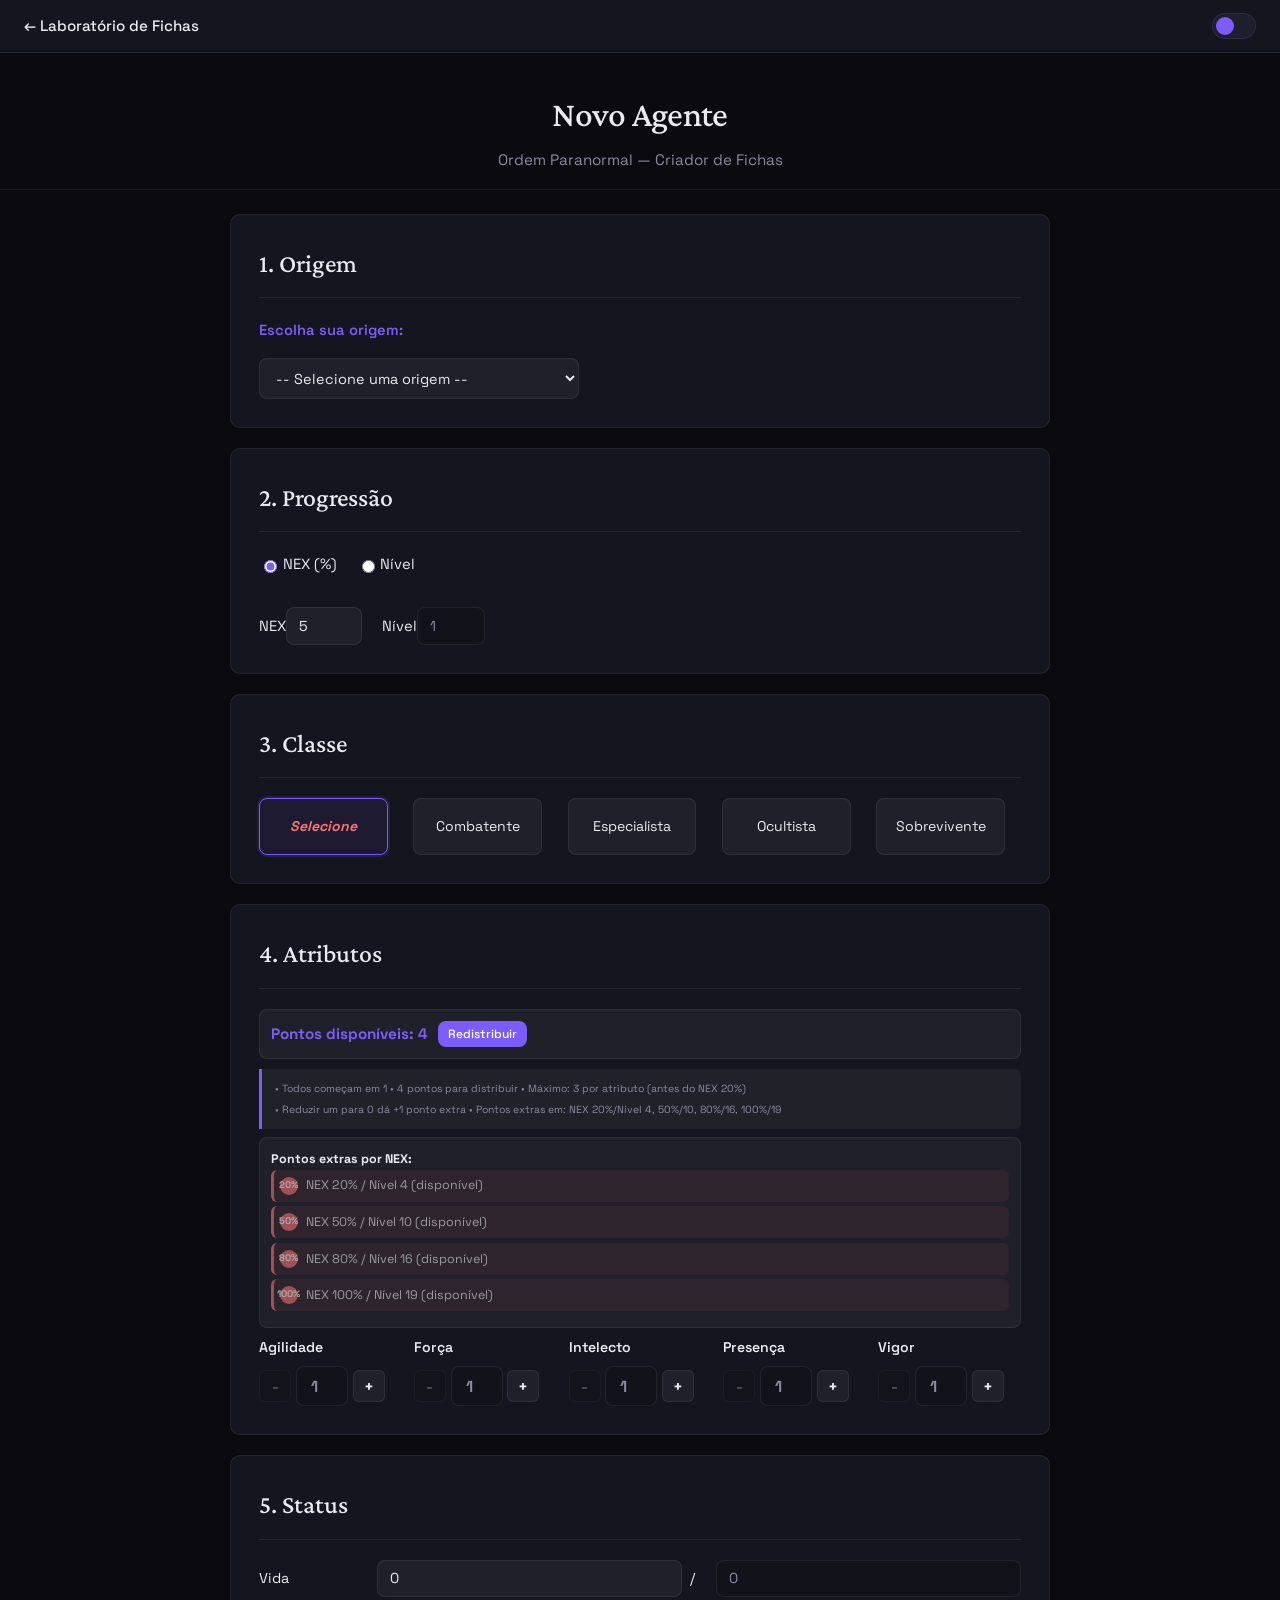
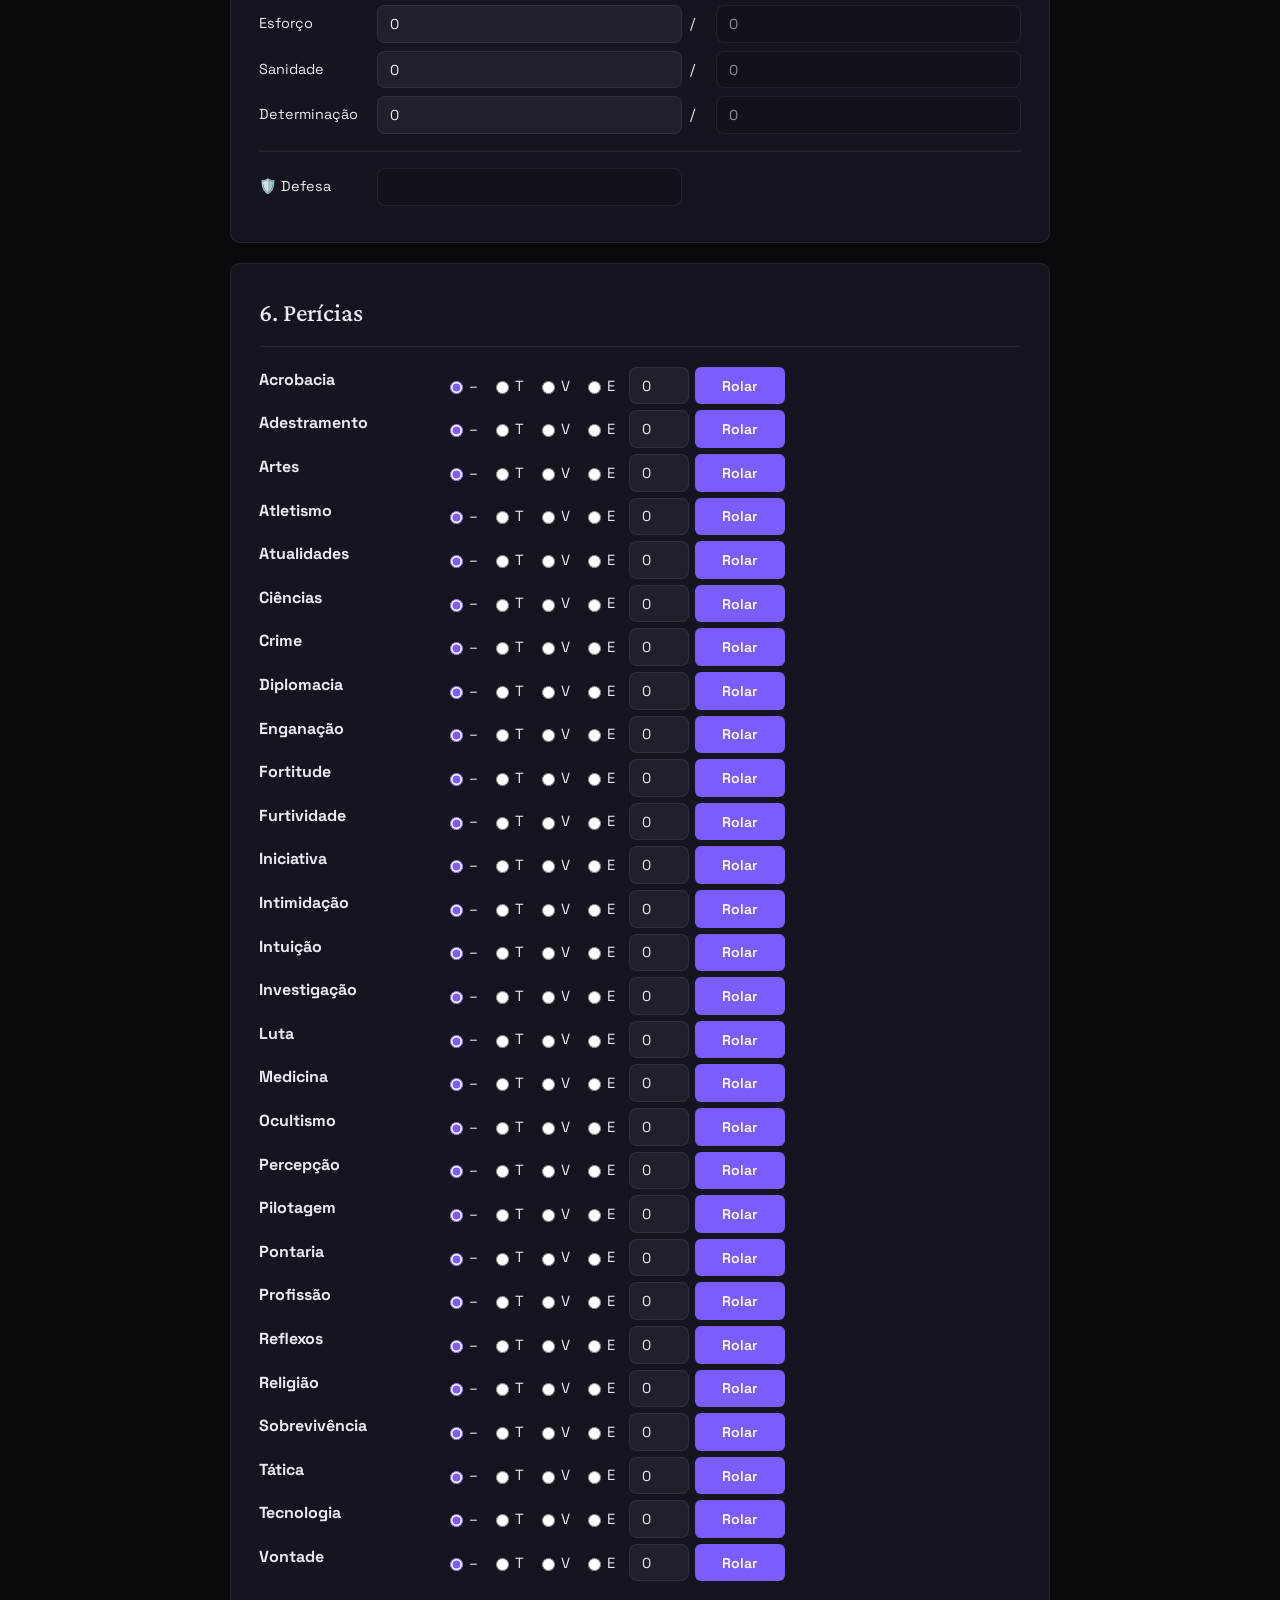
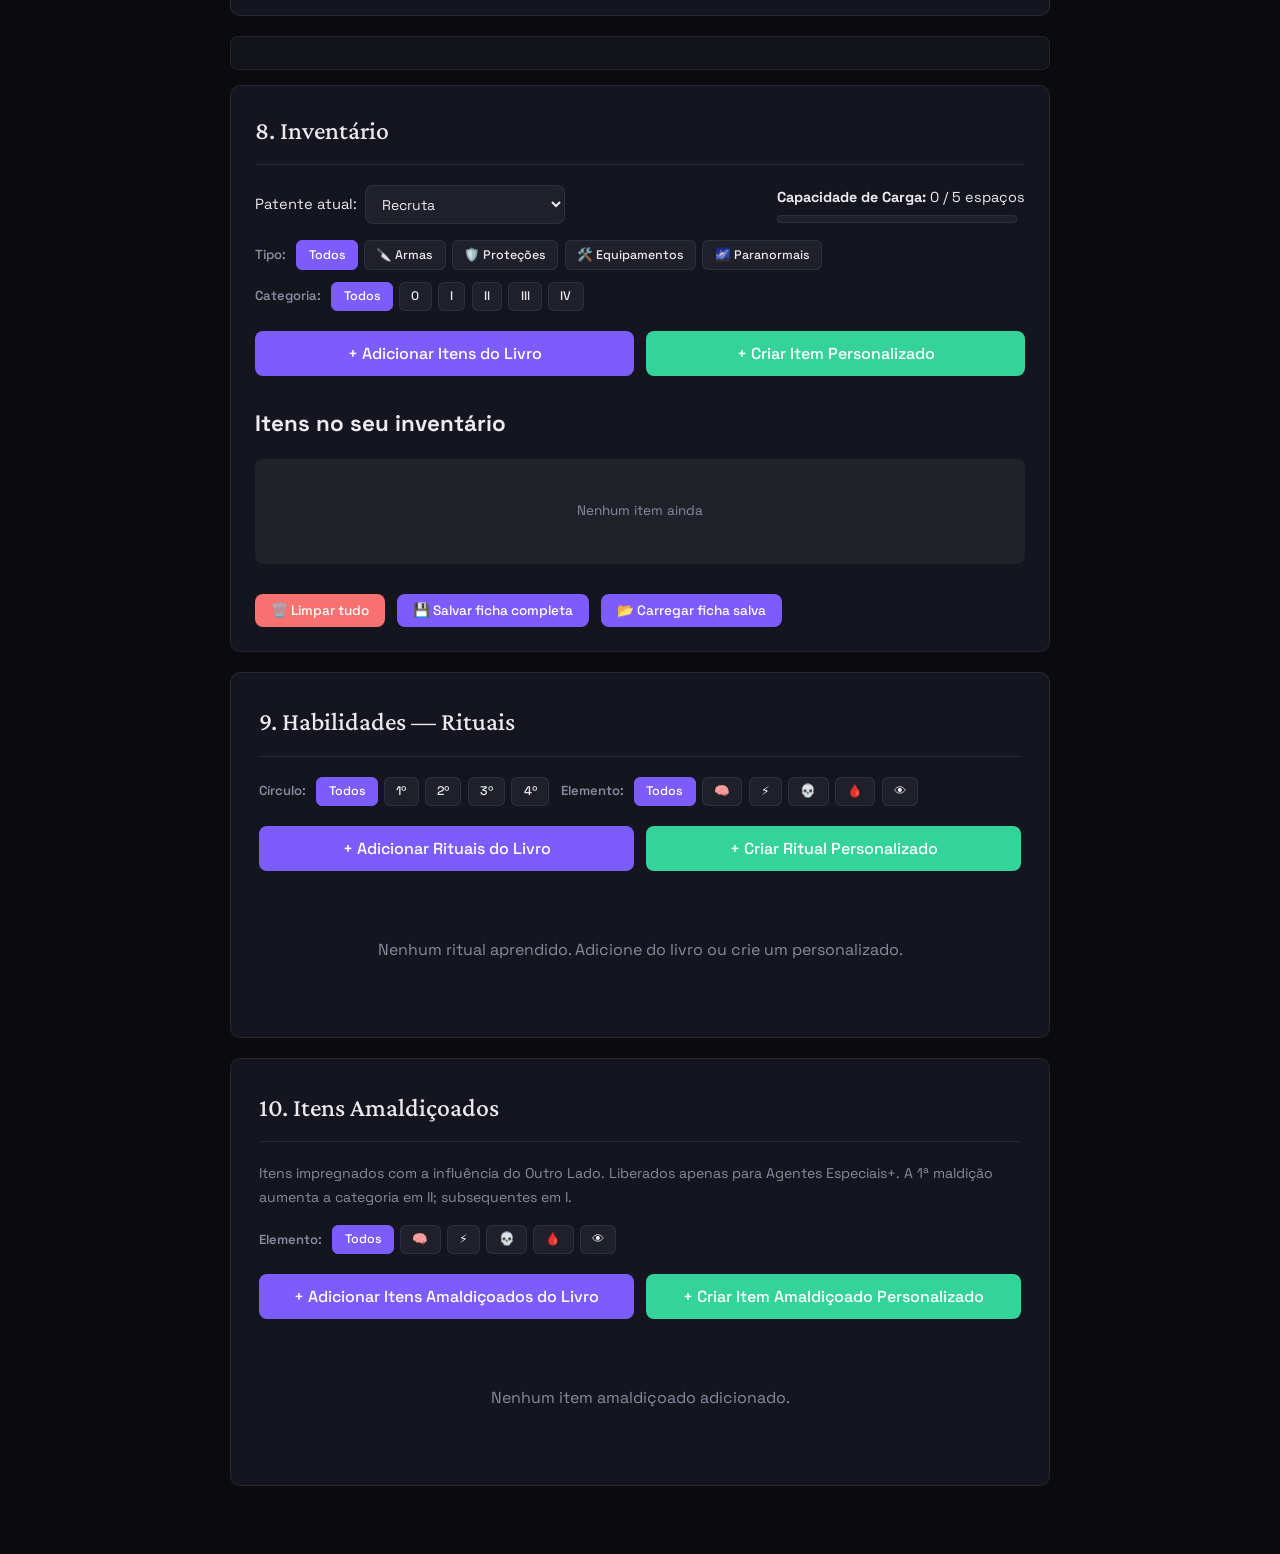
==== commit 5b9a88ad: "Ajustou fundo do Index e Defesa Co-authored-by: PEDROLO18321 <266873799+PEDROLO18321@users.noreply.g" ====
--- a/public/tcc/criador.html
+++ b/public/tcc/criador.html
@@ -262,6 +262,13 @@
     <div class="status-linha"><span>Esforço</span><input id="esforco_atual"><span>/</span><input id="esforco_max" readonly></div>
     <div class="status-linha"><span>Sanidade</span><input id="sanidade_atual"><span>/</span><input id="sanidade_max" readonly></div>
     <div class="status-linha"><span>Determinação</span><input id="determinacao_atual"><span>/</span><input id="determinacao_max" readonly></div>
+    
+    <hr style="margin: 1rem 0; border-color: var(--border);">
+    <div class="status-linha">
+        <span>🛡️ Defesa</span>
+        <input id="defesa_total" readonly style="font-weight: bold; text-align: center;">
+        <small id="defesa-detalhe" style="color: var(--text-secondary); font-size: 0.8rem;"></small>
+    </div>
     </section>
 
     <section class="card">
@@ -409,7 +416,7 @@
             <h2 id="visualizar-titulo" style="margin-bottom: 20px; color: #4aa3ff;">Detalhes do Item</h2>
             
             <div id="visualizar-conteudo" class="modal-body" 
-                style="max-height: 420px; overflow-y: auto; padding: 20px; background: rgba(22, 26, 34, 0.95); border-radius: 8px;">
+                style="max-height: 420px; overflow-y: auto; padding: 20px; background: var(--bg-elevated); border-radius: 8px;">
                 <!-- preenchido automaticamente pelo JS -->
             </div>
             
--- a/public/tcc/style.css
+++ b/public/tcc/style.css
@@ -1815,30 +1815,169 @@
   font-family: var(--font-body);
 }
 
-/* ── Responsividade ── */
+/* ══════════════════════════════════════════════════════
+   RESPONSIVIDADE COMPLETA
+   ══════════════════════════════════════════════════════ */
+
+/* ── Tablet (até 1024px) ── */
+@media (max-width: 1024px) {
+  main { max-width: 100%; padding: 0 1rem 2rem; }
+  .card { padding: 1.25rem; }
+  .card h2 { font-size: 1.4rem; }
+  .poder-info-escalonavel { grid-template-columns: 1fr; }
+  .grid-detalhes { grid-template-columns: 1fr 1fr; }
+}
+
+/* ── Mobile grande / Tablet pequeno (até 768px) ── */
 @media (max-width: 768px) {
-  .classes-opcoes { grid-template-columns: repeat(2, 1fr); }
+  /* Nav */
+  .criador-nav { padding: 0.6rem 1rem; }
+  .nav-logo { font-size: 0.85rem; }
+
+  /* Title */
+  .criador-title-bar { padding: 1.25rem 0.75rem 0.75rem; }
+  .criador-title-bar h1 { font-size: 1.6rem; }
+  .criador-title-bar p { font-size: 0.85rem; }
+
+  /* Layout */
+  main { padding: 0 0.75rem 2rem; }
+  .card { padding: 1rem; margin-bottom: 1rem; }
+  .card h2 { font-size: 1.3rem; margin-bottom: 1rem; padding-bottom: 0.5rem; }
+
+  /* Classes */
+  .classes-opcoes { grid-template-columns: repeat(2, 1fr); gap: 0.5rem; }
+  .classe-opcao { padding: 0.75rem 0.5rem; min-height: 44px; }
+
+  /* Atributos */
   .grid-atributos { grid-template-columns: repeat(2, 1fr); }
-  .status-linha { grid-template-columns: 90px 1fr 15px 1fr; }
-  .pericia-linha { grid-template-columns: 140px repeat(4, 32px) 50px 80px; font-size: 0.82rem; }
+  .pontos-container { flex-wrap: wrap; gap: 0.5rem; }
+  .pontos-container button { margin-left: 0 !important; }
+
+  /* Status */
+  .status-linha { grid-template-columns: 80px 1fr 15px 1fr; font-size: 0.82rem; }
+
+  /* Perícias */
+  .pericia-linha {
+    grid-template-columns: 1fr;
+    gap: 0.3rem;
+    padding: 0.6rem;
+    background: var(--bg-input);
+    border-radius: 8px;
+    margin-bottom: 0.6rem;
+    border: 1px solid var(--border);
+  }
+  .pericia-linha strong { font-size: 0.92rem; }
+  .pericia-linha input[type="number"] { width: 100%; }
+  .pericia-linha button { width: 100%; }
+
+  /* Origem */
   .origem-info-grid { grid-template-columns: 1fr; }
   .origem-header { flex-direction: column; align-items: flex-start; gap: 0.5rem; }
-  .aviso-flutuante { left: 1rem; right: 1rem; max-width: none; }
-  .modal-content { max-height: 95vh; }
+  #select-origem { max-width: 100%; }
+
+  /* Poderes */
+  .poder-horizontal { flex-direction: column; align-items: flex-start; }
+  .poder-controles { flex-wrap: wrap; }
+
+  /* Avisos */
+  .aviso-flutuante { left: 0.5rem; right: 0.5rem; max-width: none; }
+
+  /* Modal */
+  .modal-overlay { padding: 0.5rem; }
+  .modal-content { max-height: 95vh; max-width: 100%; border-radius: 8px; }
   .modal-body { padding: 0.75rem; }
-  .itens-grid { grid-template-columns: repeat(auto-fill, minmax(160px, 1fr)); gap: 0.5rem; }
-  #modal-conteudo { max-height: 340px; }
-}
-
+  .modal-header { padding: 0.75rem 1rem; }
+  .modal-header h3 { font-size: 1rem; }
+  .modal-footer { padding: 0.75rem 1rem; }
+  .itens-grid { grid-template-columns: repeat(auto-fill, minmax(150px, 1fr)); gap: 0.5rem; }
+  #modal-conteudo { max-height: 300px; }
+  .modal-tabs .tab-btn { min-width: 0; flex: 1; padding: 0.45rem 0.4rem; font-size: 0.78rem; }
+
+  /* Filtros */
+  .rituais-filtros { flex-direction: column; gap: 0.5rem; }
+  .filtro-grupo { flex-wrap: wrap; }
+  .filtro-circulo-btn, .filtro-elemento-btn { padding: 0.3rem 0.55rem; font-size: 0.72rem; }
+
+  /* Inventário */
+  .inventario-header { flex-direction: column; align-items: flex-start; }
+  #patente-select { width: 100%; }
+  .carga-barra { max-width: 100%; }
+  .inventario-rodape { flex-direction: column; }
+  .inventario-rodape button { width: 100%; }
+  .inventario-lista-item { flex-direction: column; align-items: flex-start; gap: 0.5rem; }
+  .inventario-lista-item > div { display: flex; flex-wrap: wrap; gap: 0.4rem; width: 100%; }
+
+  /* Botões de ação lado a lado */
+  div[style*="display:flex; gap:12px; margin:20px 0;"] {
+    flex-direction: column !important;
+  }
+
+  /* Ritual cards */
+  .ritual-card { padding: 1rem; }
+  .ritual-card-header { flex-wrap: wrap; gap: 0.4rem; }
+  .ritual-stats { flex-wrap: wrap; }
+  .ritual-acoes { flex-wrap: wrap; }
+
+  /* Formas de ritual */
+  .forma-header { flex-direction: column; align-items: flex-start; gap: 0.3rem; }
+}
+
+/* ── Mobile pequeno (até 480px) ── */
 @media (max-width: 480px) {
-  .classes-opcoes { grid-template-columns: 1fr; }
+  .criador-title-bar h1 { font-size: 1.3rem; }
+
+  .classes-opcoes { grid-template-columns: 1fr 1fr; gap: 0.4rem; }
+  .classe-opcao { padding: 0.6rem; }
+  .classe-nome { font-size: 0.78rem; }
+
   .grid-atributos { grid-template-columns: 1fr; }
-  .pericia-linha { grid-template-columns: 110px repeat(4, 28px) 45px 70px; gap: 0.2rem; font-size: 0.75rem; }
-  .classe-nome { font-size: 0.78rem; }
+  .campo-atributo { flex-direction: row; justify-content: space-between; align-items: center; }
+
+  .status-linha { grid-template-columns: 70px 1fr 12px 1fr; font-size: 0.78rem; gap: 0.3rem; }
+  .status-linha input { padding: 0.4rem; font-size: 0.82rem; }
+
   .origem-acoes { flex-direction: column; align-items: stretch; }
   .btn-confirmar, .btn-alterar { width: 100%; text-align: center; }
+
   .itens-grid { grid-template-columns: 1fr; }
-  .modal-tabs .tab-btn { min-width: 80px; font-size: 0.8rem; }
+  .item-card { padding: 0.6rem; }
+  .item-card h4 { font-size: 0.88rem; }
+
+  /* Buttons */
+  button { padding: 0.55rem 1rem; font-size: 0.82rem; }
+  .btn-adicionar-itens, .btn-criar-item { font-size: 0.88rem; padding: 0.65rem; }
+
+  /* Tabs */
+  .inventario-tabs { gap: 0.3rem; }
+  .tab-btn { padding: 0.4rem 0.5rem; font-size: 0.75rem; }
+}
+
+/* ── Mobile muito pequeno (até 360px) ── */
+@media (max-width: 360px) {
+  .criador-nav { padding: 0.5rem 0.75rem; }
+  .nav-logo { font-size: 0.78rem; }
+  .theme-toggle { width: 38px; height: 22px; }
+  .theme-toggle::after { width: 16px; height: 16px; top: 2px; left: 2px; }
+  [data-theme="light"] .theme-toggle::after { transform: translateX(16px); }
+
+  .card { padding: 0.75rem; }
+  .card h2 { font-size: 1.15rem; }
+  .classes-opcoes { grid-template-columns: 1fr; }
+
+  .modal-tabs { overflow-x: auto; flex-wrap: nowrap; -webkit-overflow-scrolling: touch; }
+  .modal-tabs .tab-btn { flex-shrink: 0; white-space: nowrap; }
+}
+
+/* ── Touch-friendly (qualquer tela touch) ── */
+@media (hover: none) and (pointer: coarse) {
+  button, .tab-btn, .filtro-circulo-btn, .filtro-elemento-btn,
+  .classe-opcao, .btn-confirmar, .btn-alterar, .btn-ativar-poder,
+  .btn-ritual-acao, .btn-adicionar-itens, .btn-criar-item {
+    min-height: 44px;
+    min-width: 44px;
+  }
+  input, select, textarea { min-height: 44px; font-size: 16px; }
+  .controles-atributo button { width: 40px; height: 40px; }
 }
 
 /* ══════════════════════════════════════════════════════
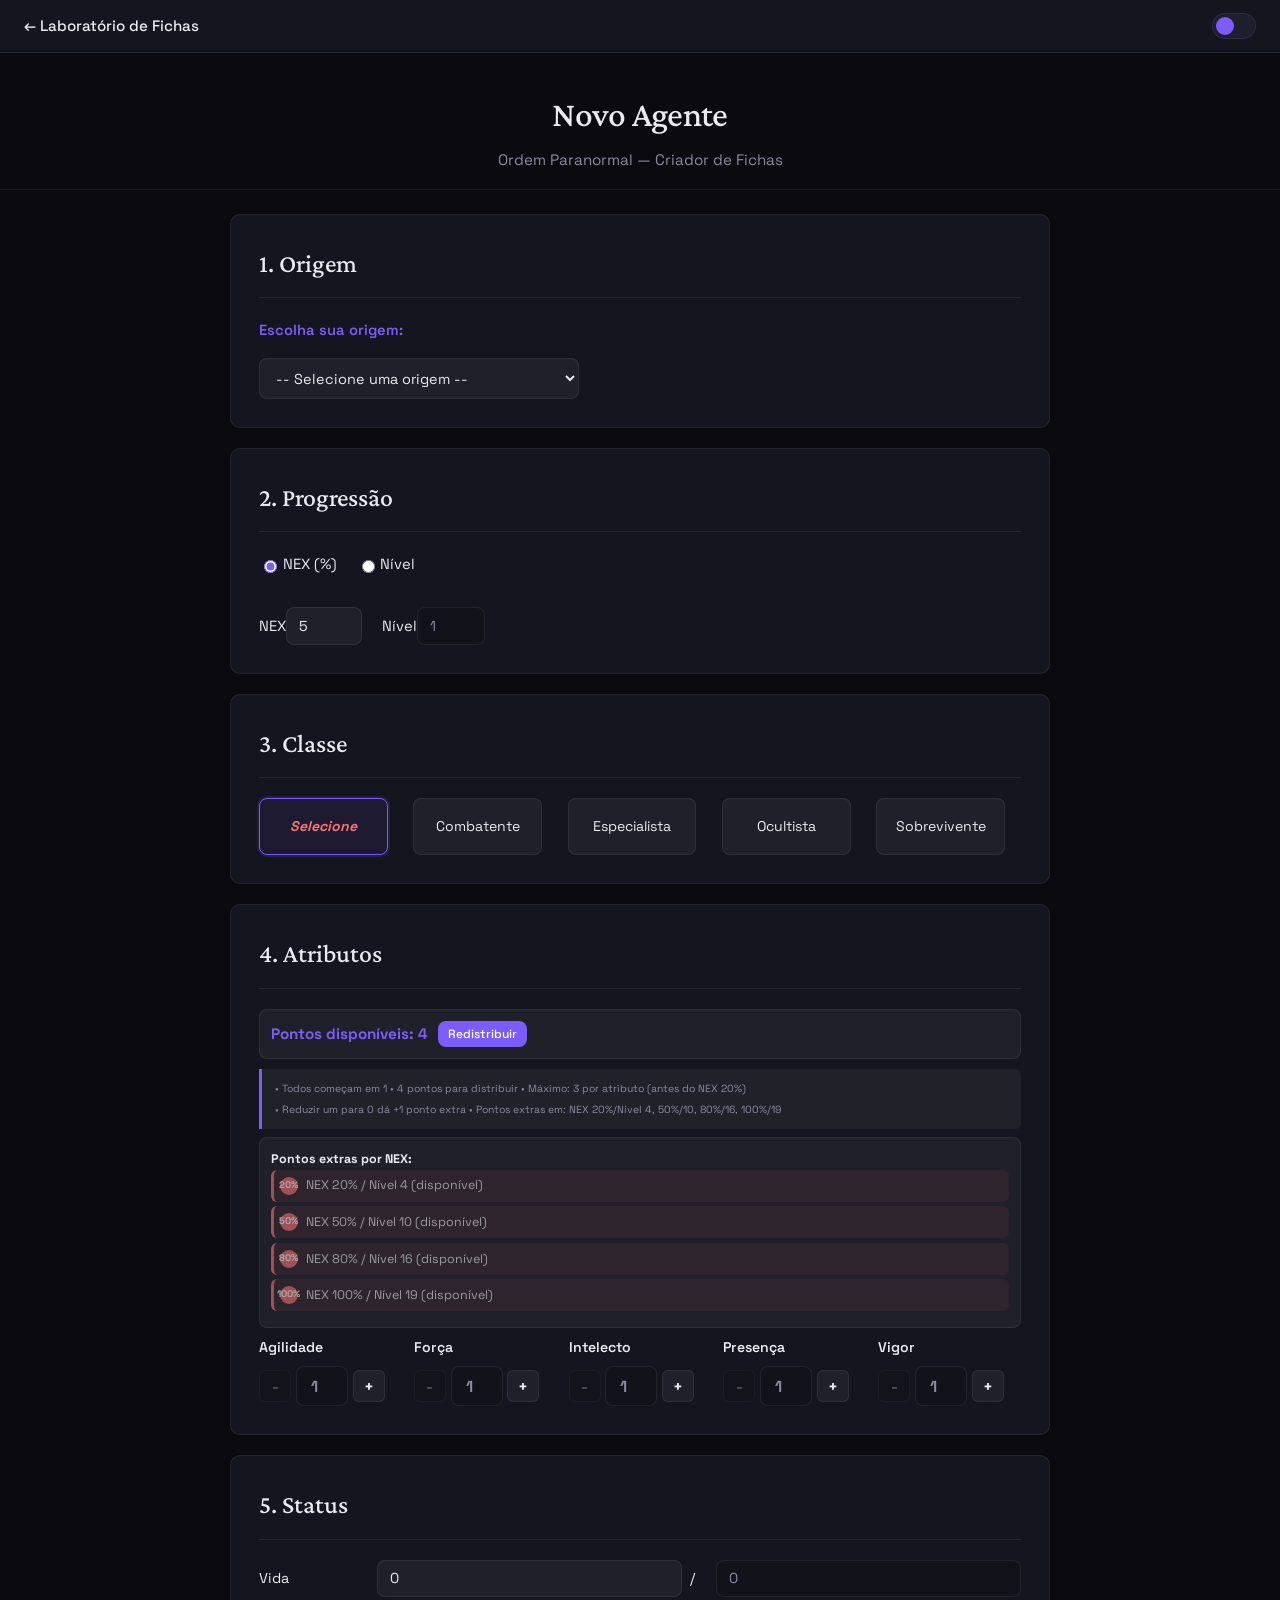
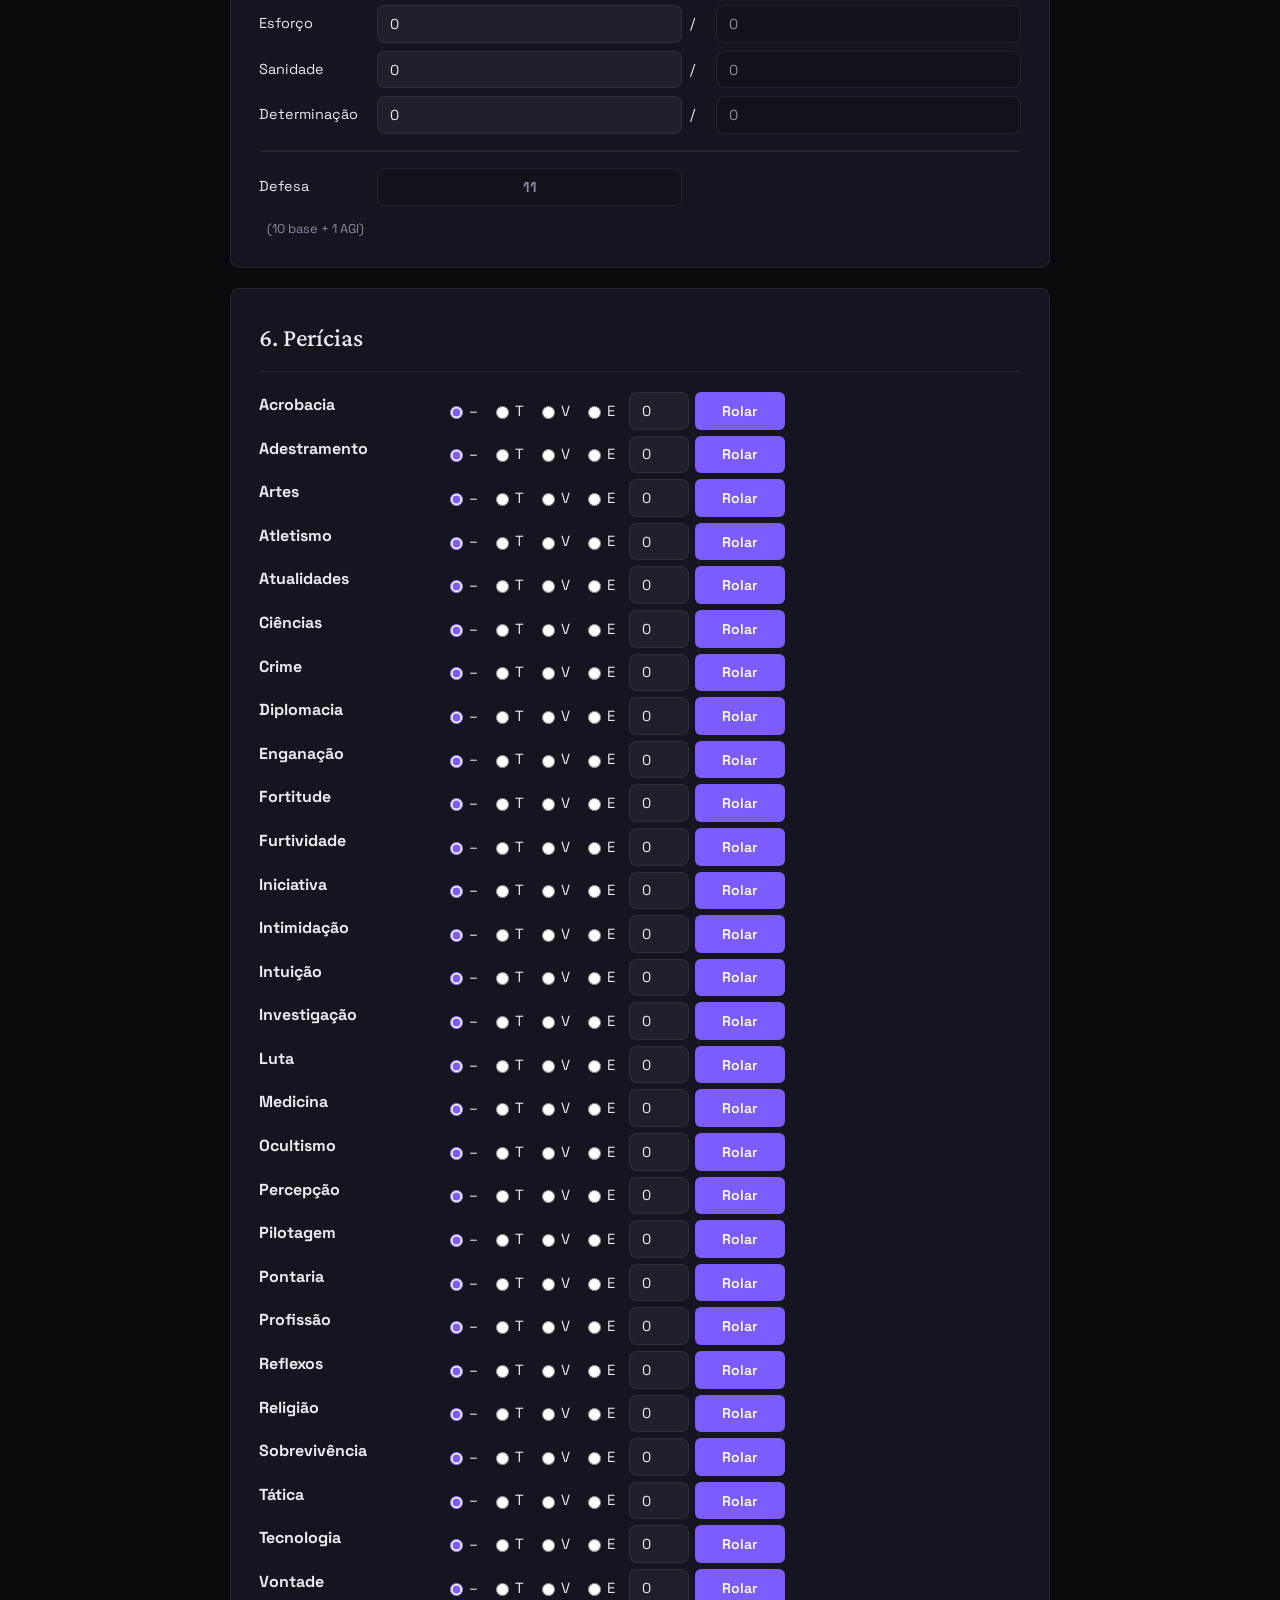
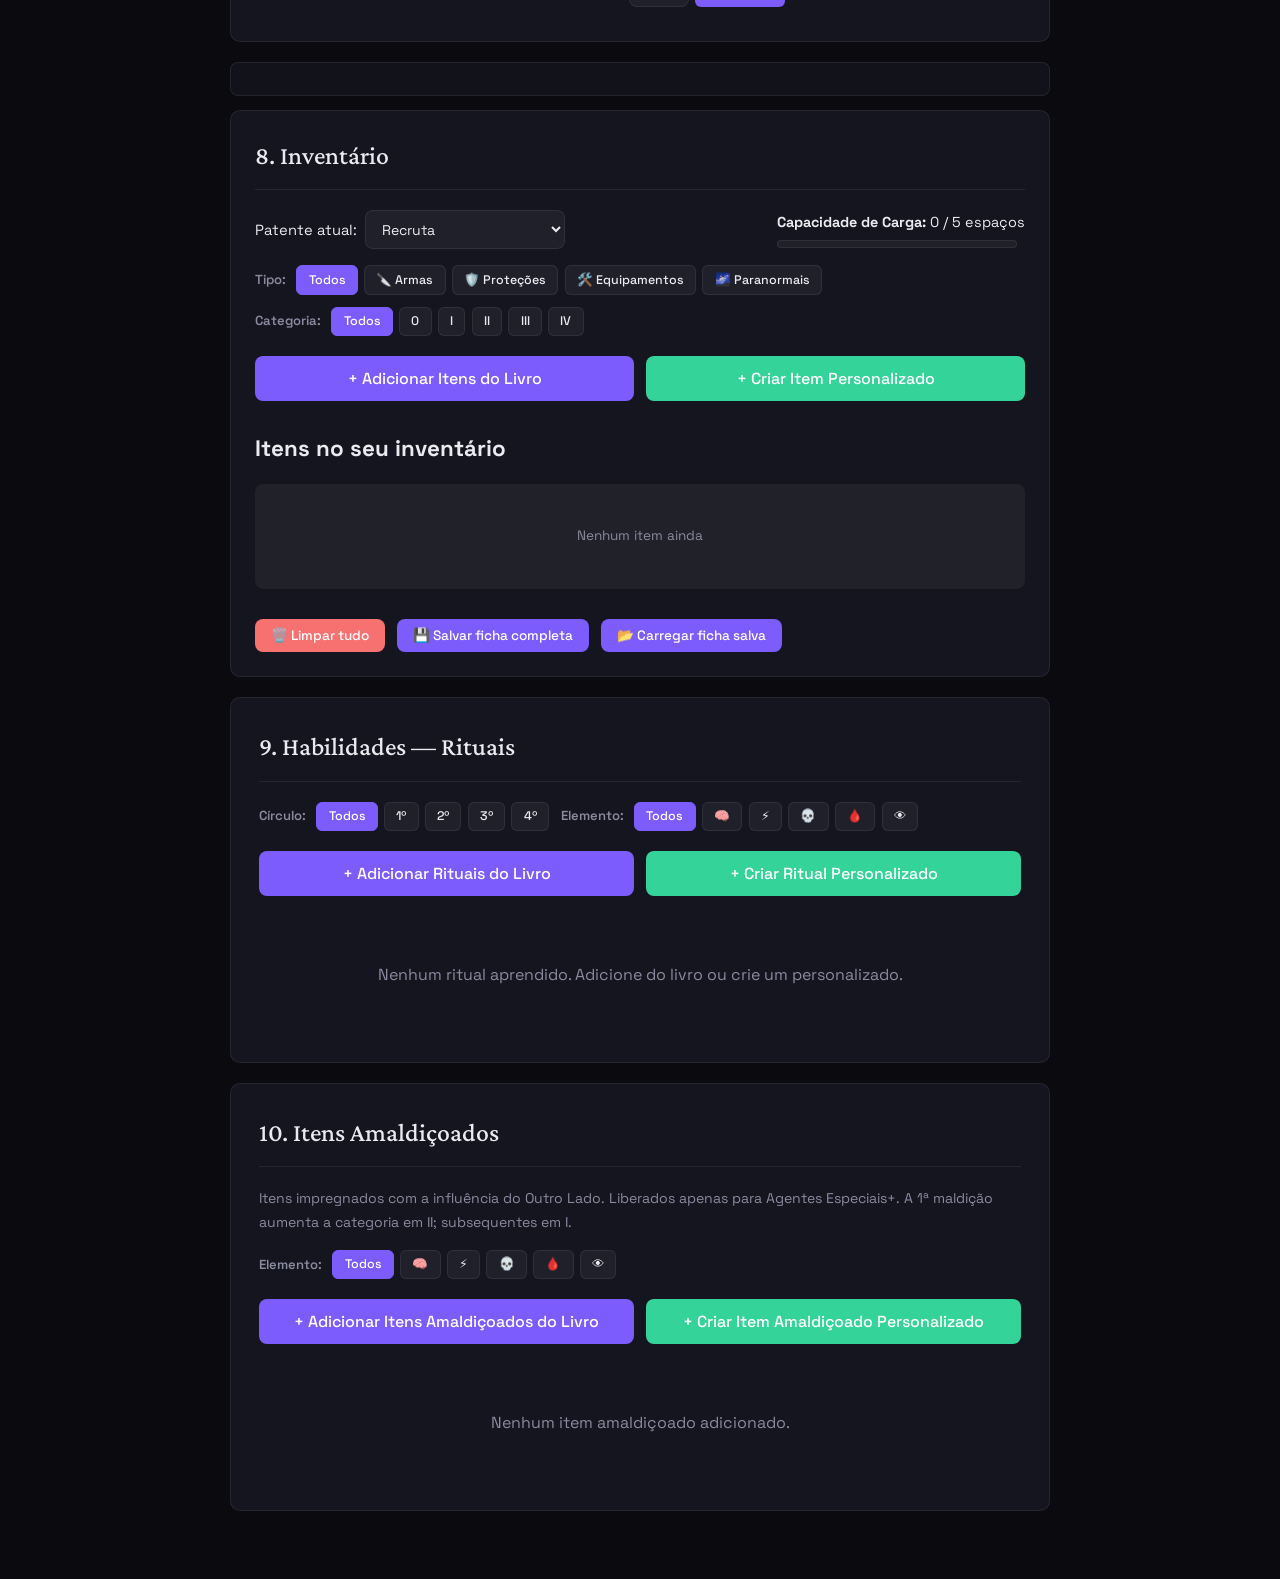
==== commit 05ec0acb: "Ajustou fundos do Index e defesa Co-authored-by: PEDROLO18321 <266873799+PEDROLO18321@users.noreply." ====
--- a/public/tcc/criador.html
+++ b/public/tcc/criador.html
@@ -264,10 +264,12 @@
     <div class="status-linha"><span>Determinação</span><input id="determinacao_atual"><span>/</span><input id="determinacao_max" readonly></div>
     
     <hr style="margin: 1rem 0; border-color: var(--border);">
-    <div class="status-linha">
-        <span>🛡️ Defesa</span>
-        <input id="defesa_total" readonly style="font-weight: bold; text-align: center;">
-        <small id="defesa-detalhe" style="color: var(--text-secondary); font-size: 0.8rem;"></small>
+    <div style="display: flex; flex-direction: column; gap: 0.25rem;">
+        <div class="status-linha">
+            <span>Defesa</span>
+            <input id="defesa_total" readonly style="font-weight: bold; text-align: center;">
+        </div>
+        <small id="defesa-detalhe" style="color: var(--text-secondary); font-size: 0.8rem; padding-left: 0.5rem;"></small>
     </div>
     </section>
 
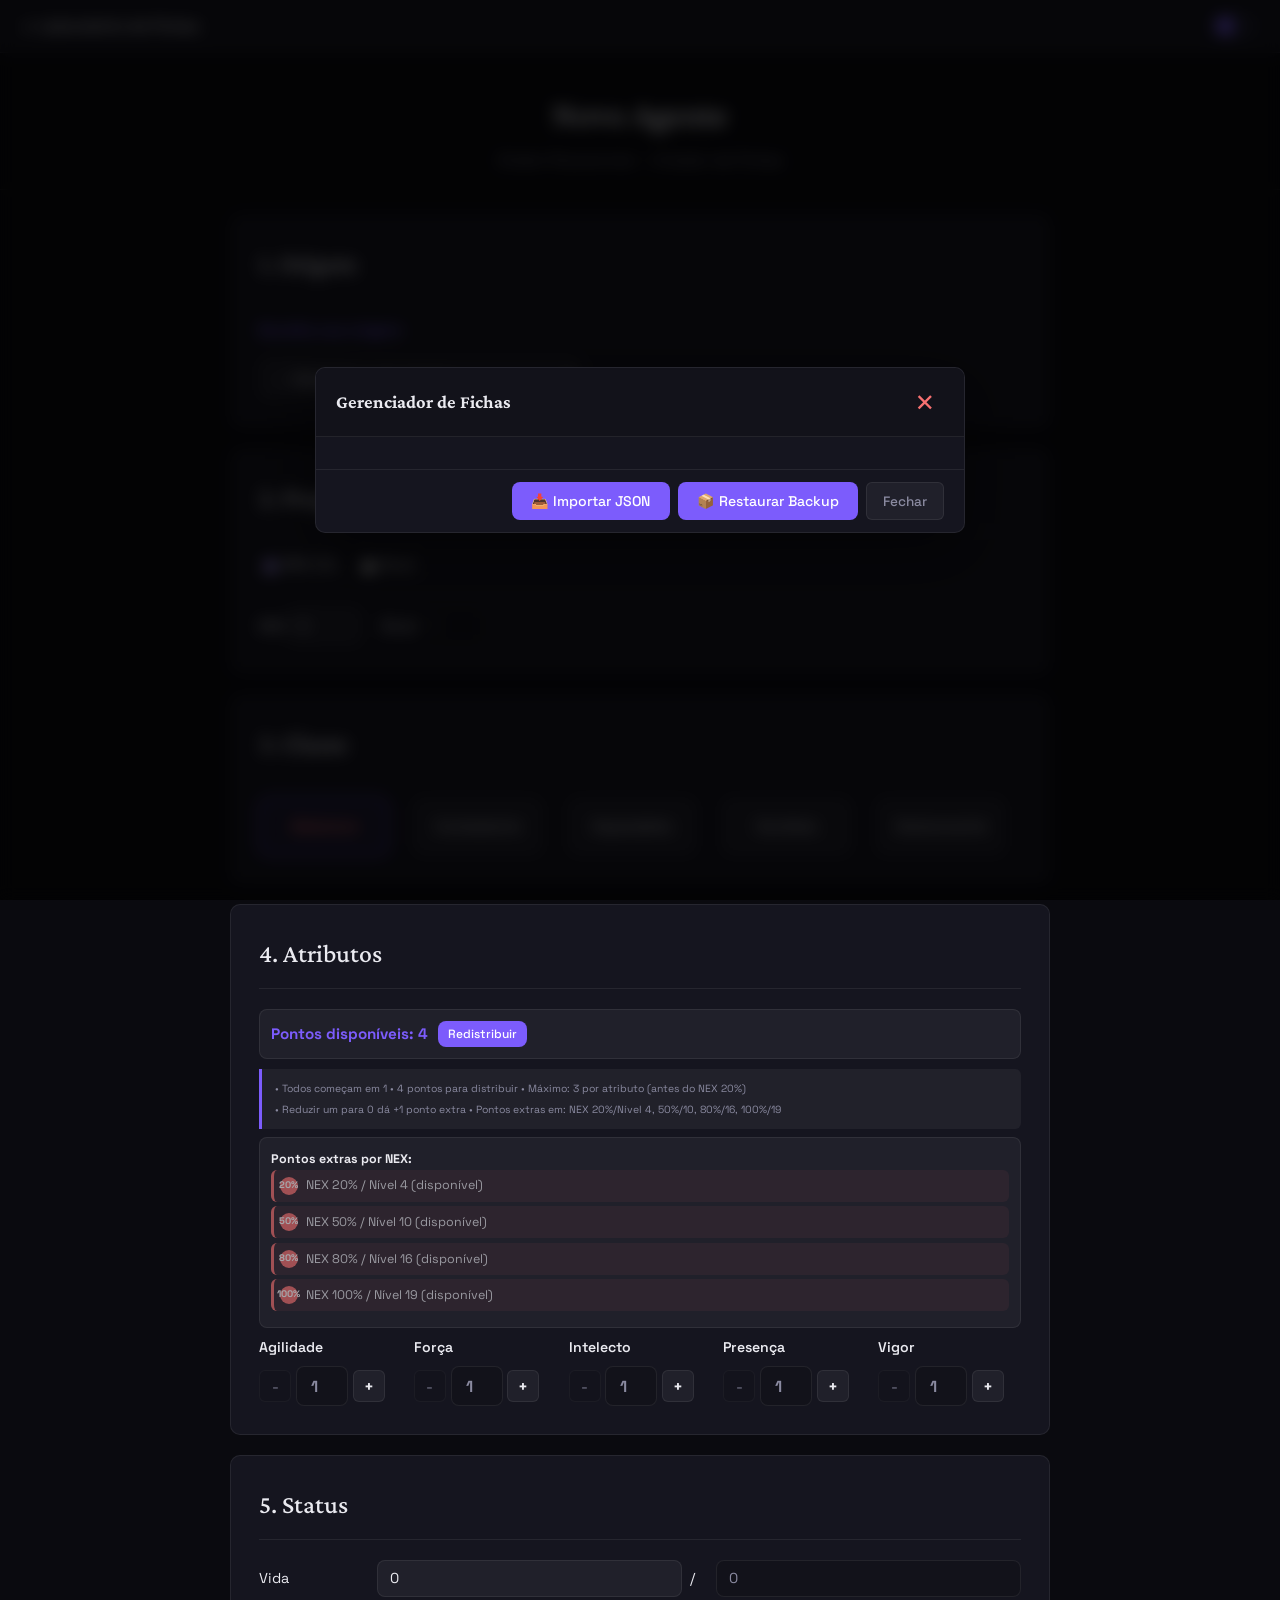
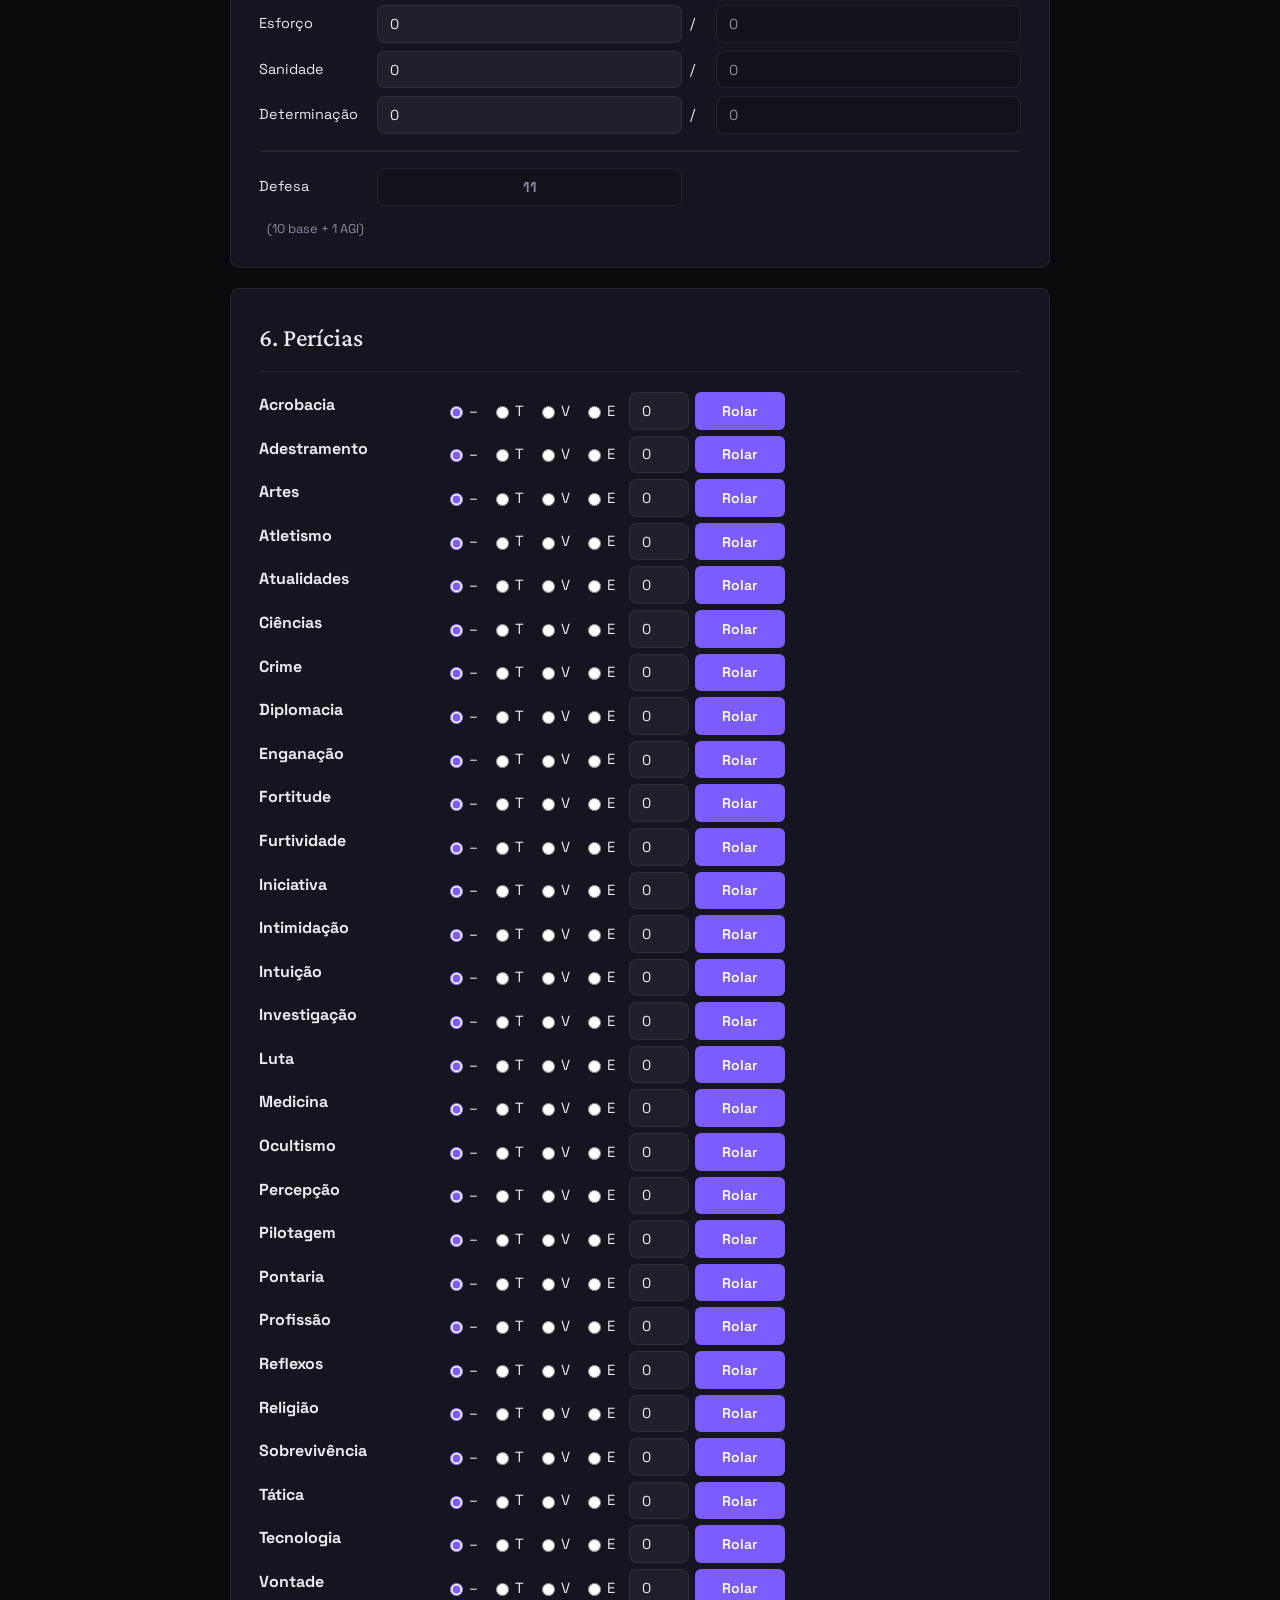
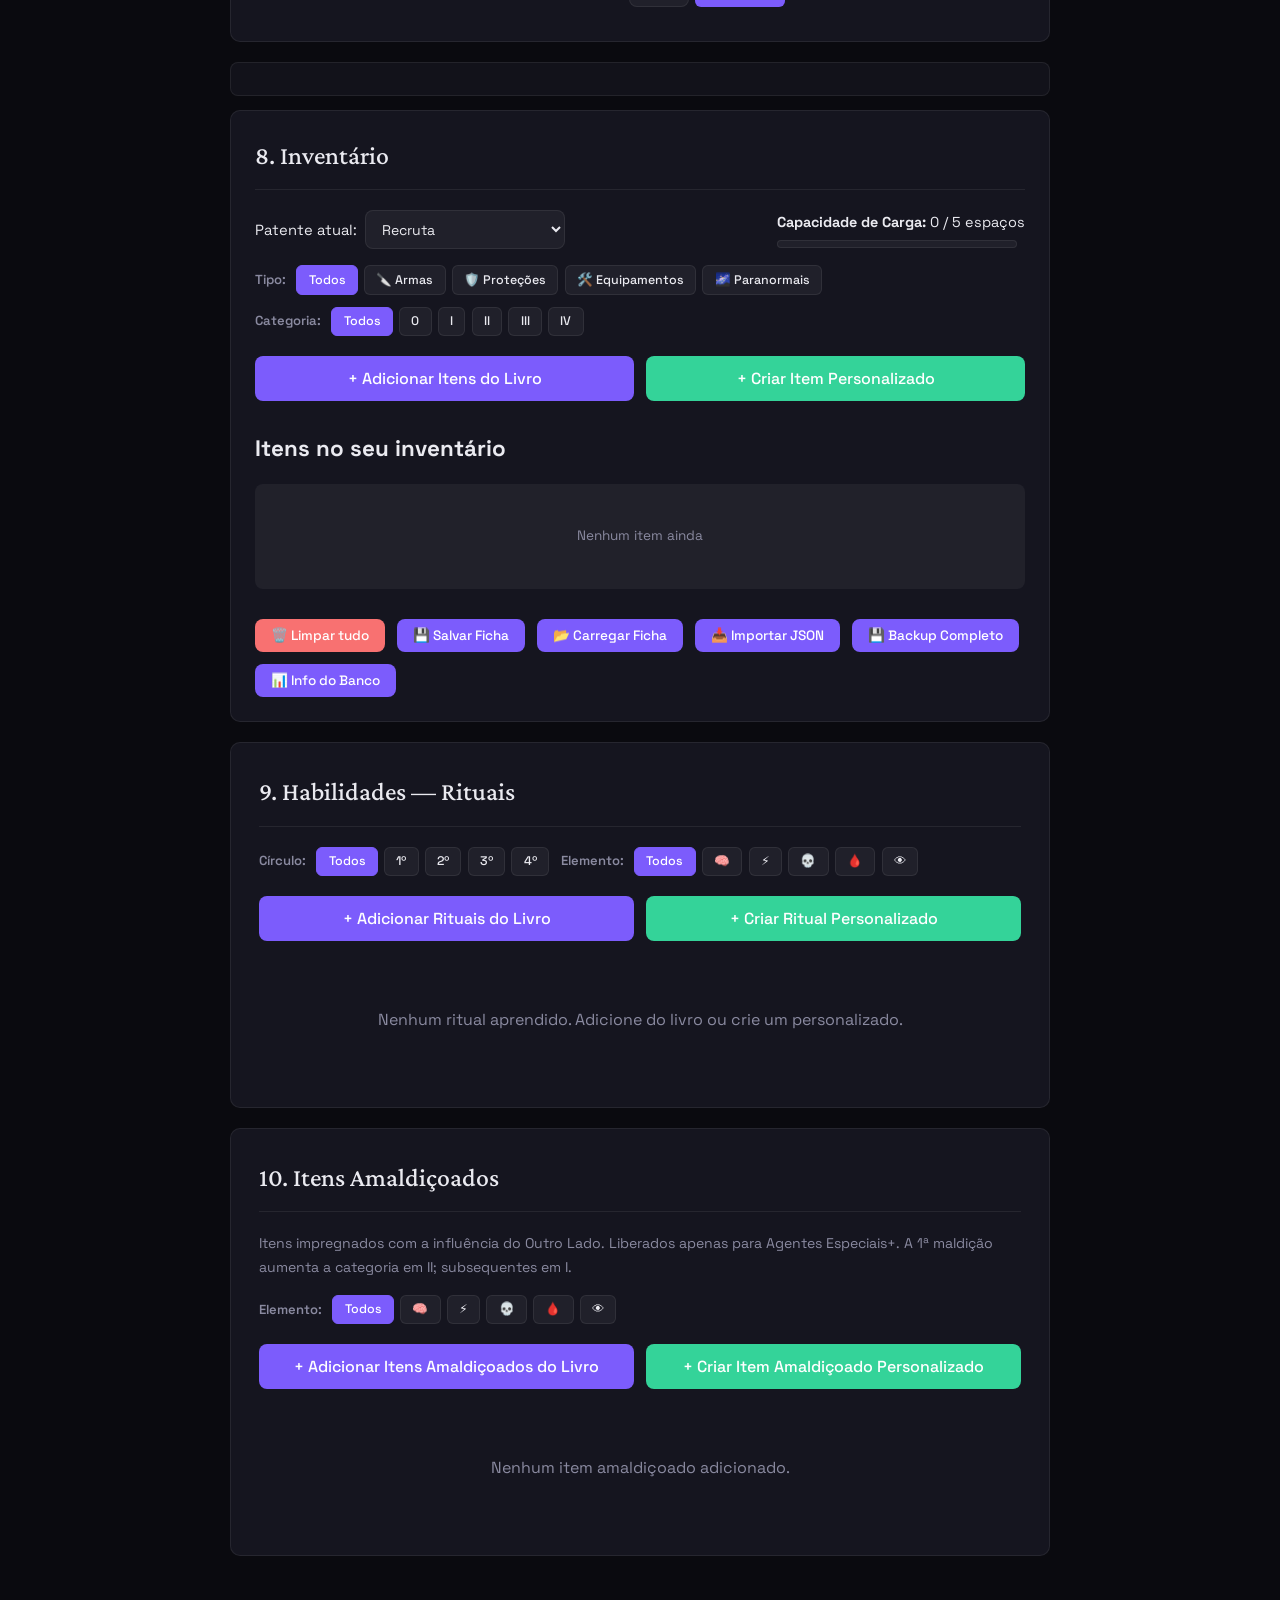
==== commit 0bce34b4: "Integração SQLite no navegador Co-authored-by: PEDROLO18321 <266873799+PEDROLO18321@users.noreply.gi" ====
--- a/public/tcc/criador.html
+++ b/public/tcc/criador.html
@@ -350,8 +350,11 @@
         <!-- Botões de ação -->
         <div class="inventario-rodape" style="margin-top: 30px; display:flex; gap:12px; flex-wrap:wrap;">
             <button onclick="limparInventario()" class="btn-danger">🗑️ Limpar tudo</button>
-            <button onclick="salvarFichaCompleta()">💾 Salvar ficha completa</button>
-            <button onclick="carregarFichaSalva()">📂 Carregar ficha salva</button>
+            <button onclick="salvarFichaDB()" id="btn-salvar-ficha">💾 Salvar Ficha</button>
+            <button onclick="abrirModalCarregarFicha()" id="btn-carregar-ficha">📂 Carregar Ficha</button>
+            <button onclick="importarFichaArquivo()">📥 Importar JSON</button>
+            <button onclick="exportarBackupDB()">💾 Backup Completo</button>
+            <button onclick="mostrarInfoBanco()">📊 Info do Banco</button>
         </div>
     </section>
 
@@ -590,8 +593,30 @@
         </div>
     </div>
 
+    <!-- ====================== MODAL FICHAS DB ====================== -->
+    <div id="modal-fichas-db" class="modal-overlay">
+        <div class="modal-content" style="max-width:650px;">
+            <div class="modal-header">
+                <h3>Gerenciador de Fichas</h3>
+                <button onclick="fecharModalFichasDB()" class="btn-fechar-modal">✕</button>
+            </div>
+            <div class="modal-body">
+                <div id="lista-fichas-db"></div>
+            </div>
+            <div class="modal-footer" style="display:flex; gap:8px; flex-wrap:wrap;">
+                <button onclick="importarFichaArquivo()" class="btn-db">📥 Importar JSON</button>
+                <button onclick="importarBackupDB()" class="btn-db">📦 Restaurar Backup</button>
+                <button onclick="fecharModalFichasDB()" class="btn-cancelar">Fechar</button>
+            </div>
+        </div>
+    </div>
+
+    <!-- Campo oculto para nome do personagem -->
+    <input type="hidden" id="nome-personagem" value="Sem Nome">
+
 </main>
 
+<script src="https://sql.js.org/dist/sql-wasm.js"></script>
 <script src="theme.js"></script>
 <script src="origens.js"></script>
 <script src="origens-ui.js"></script>
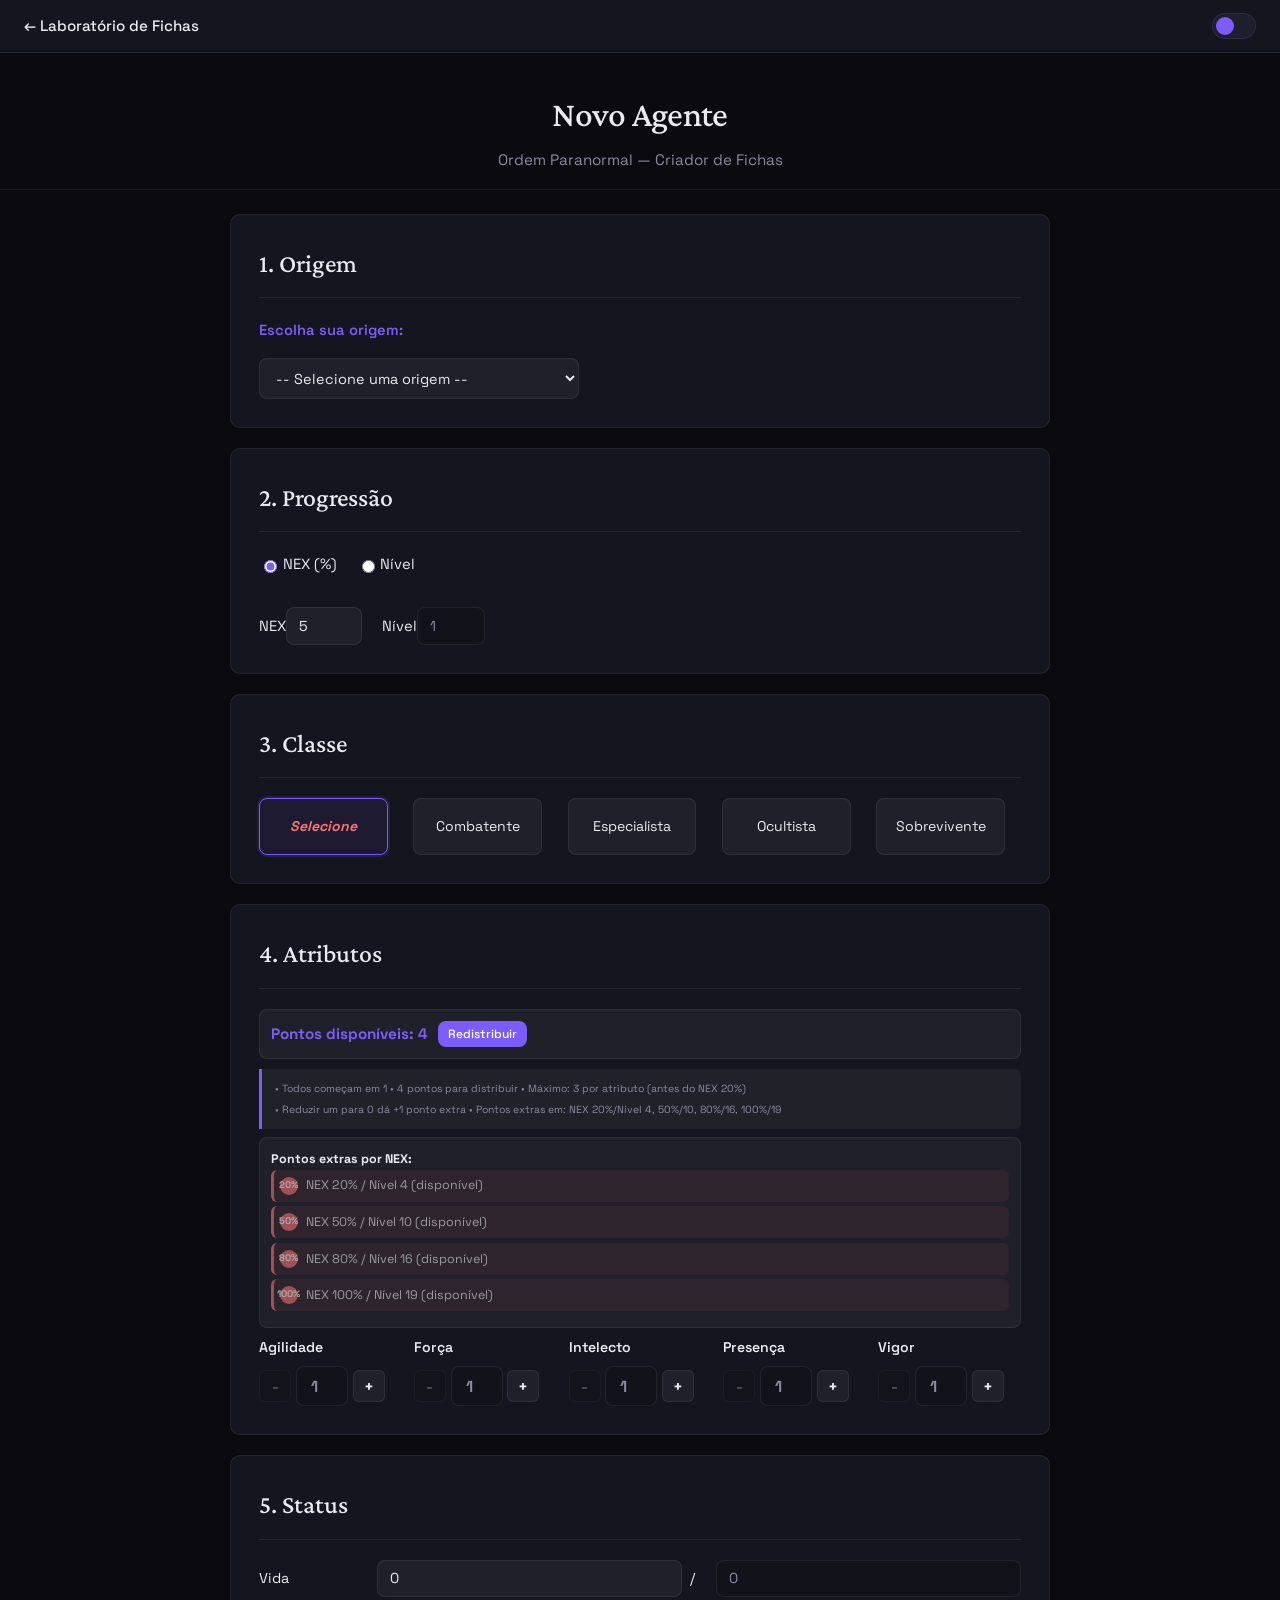
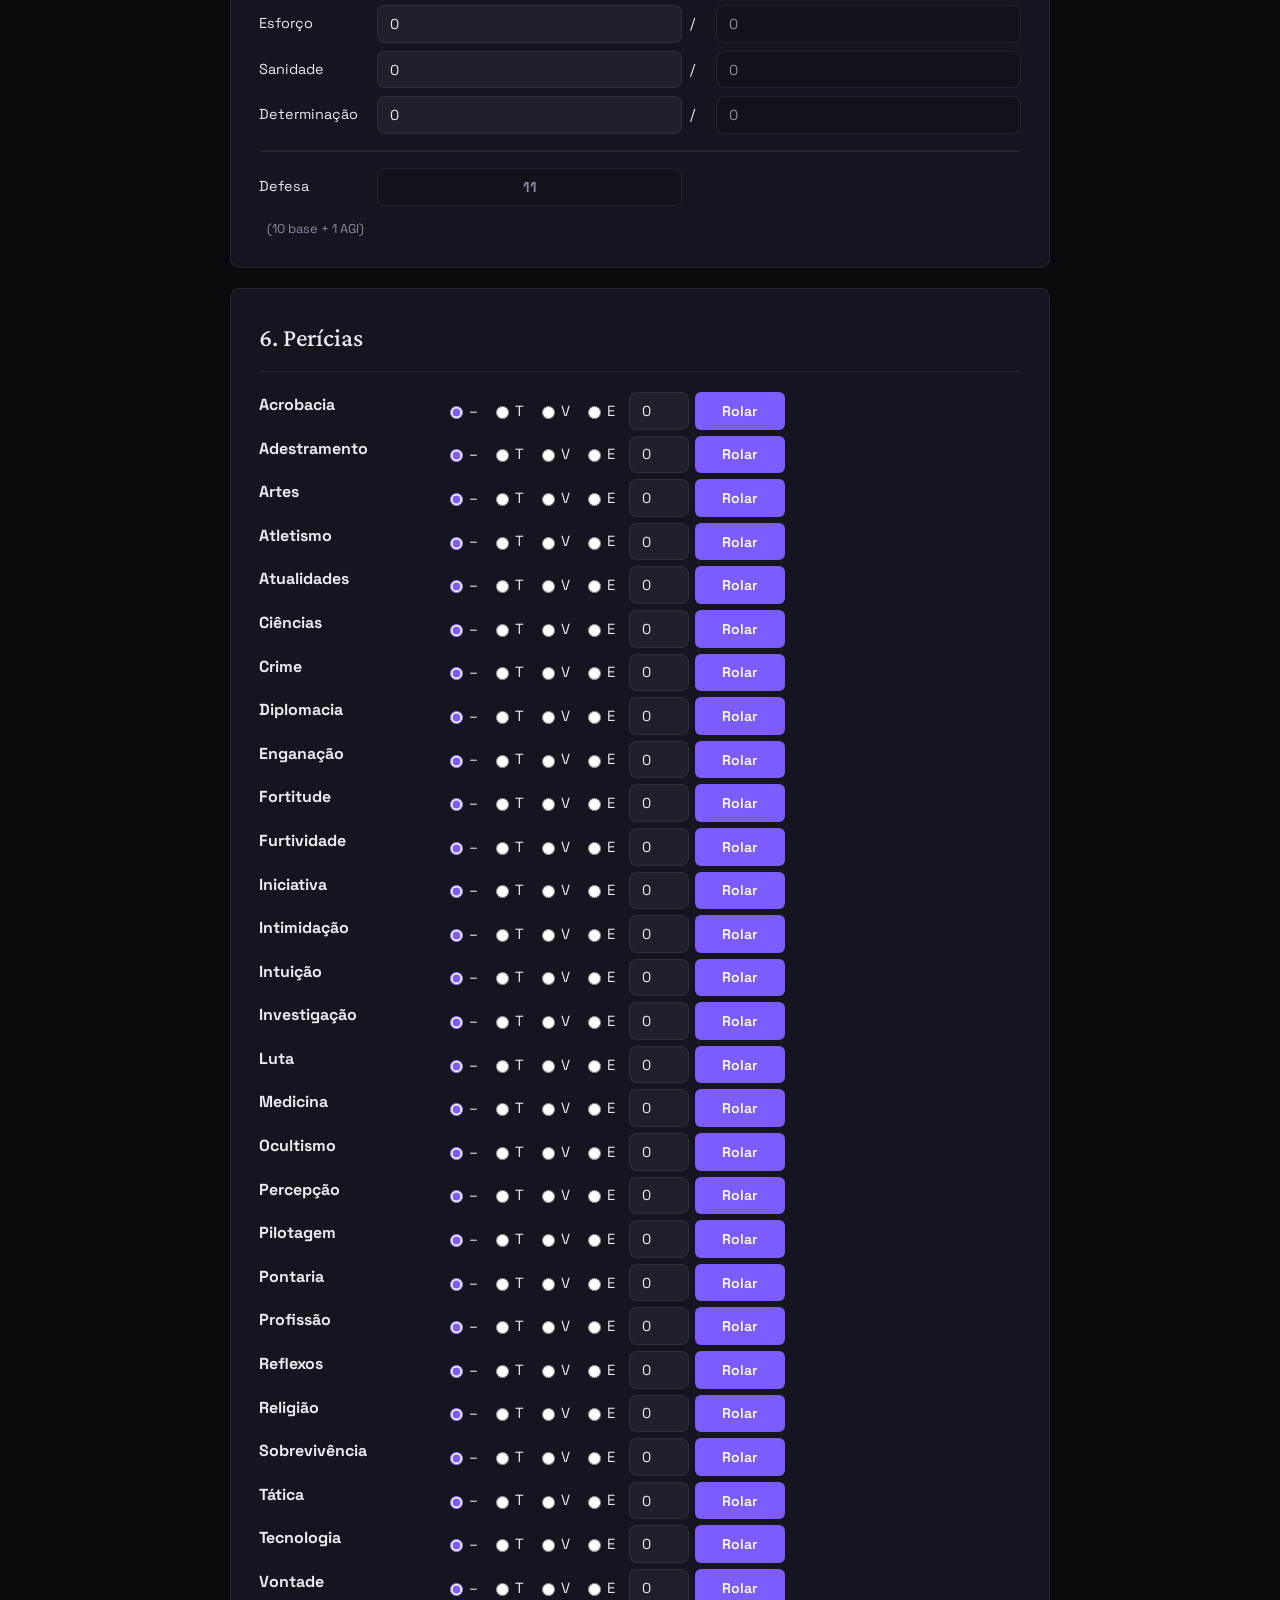
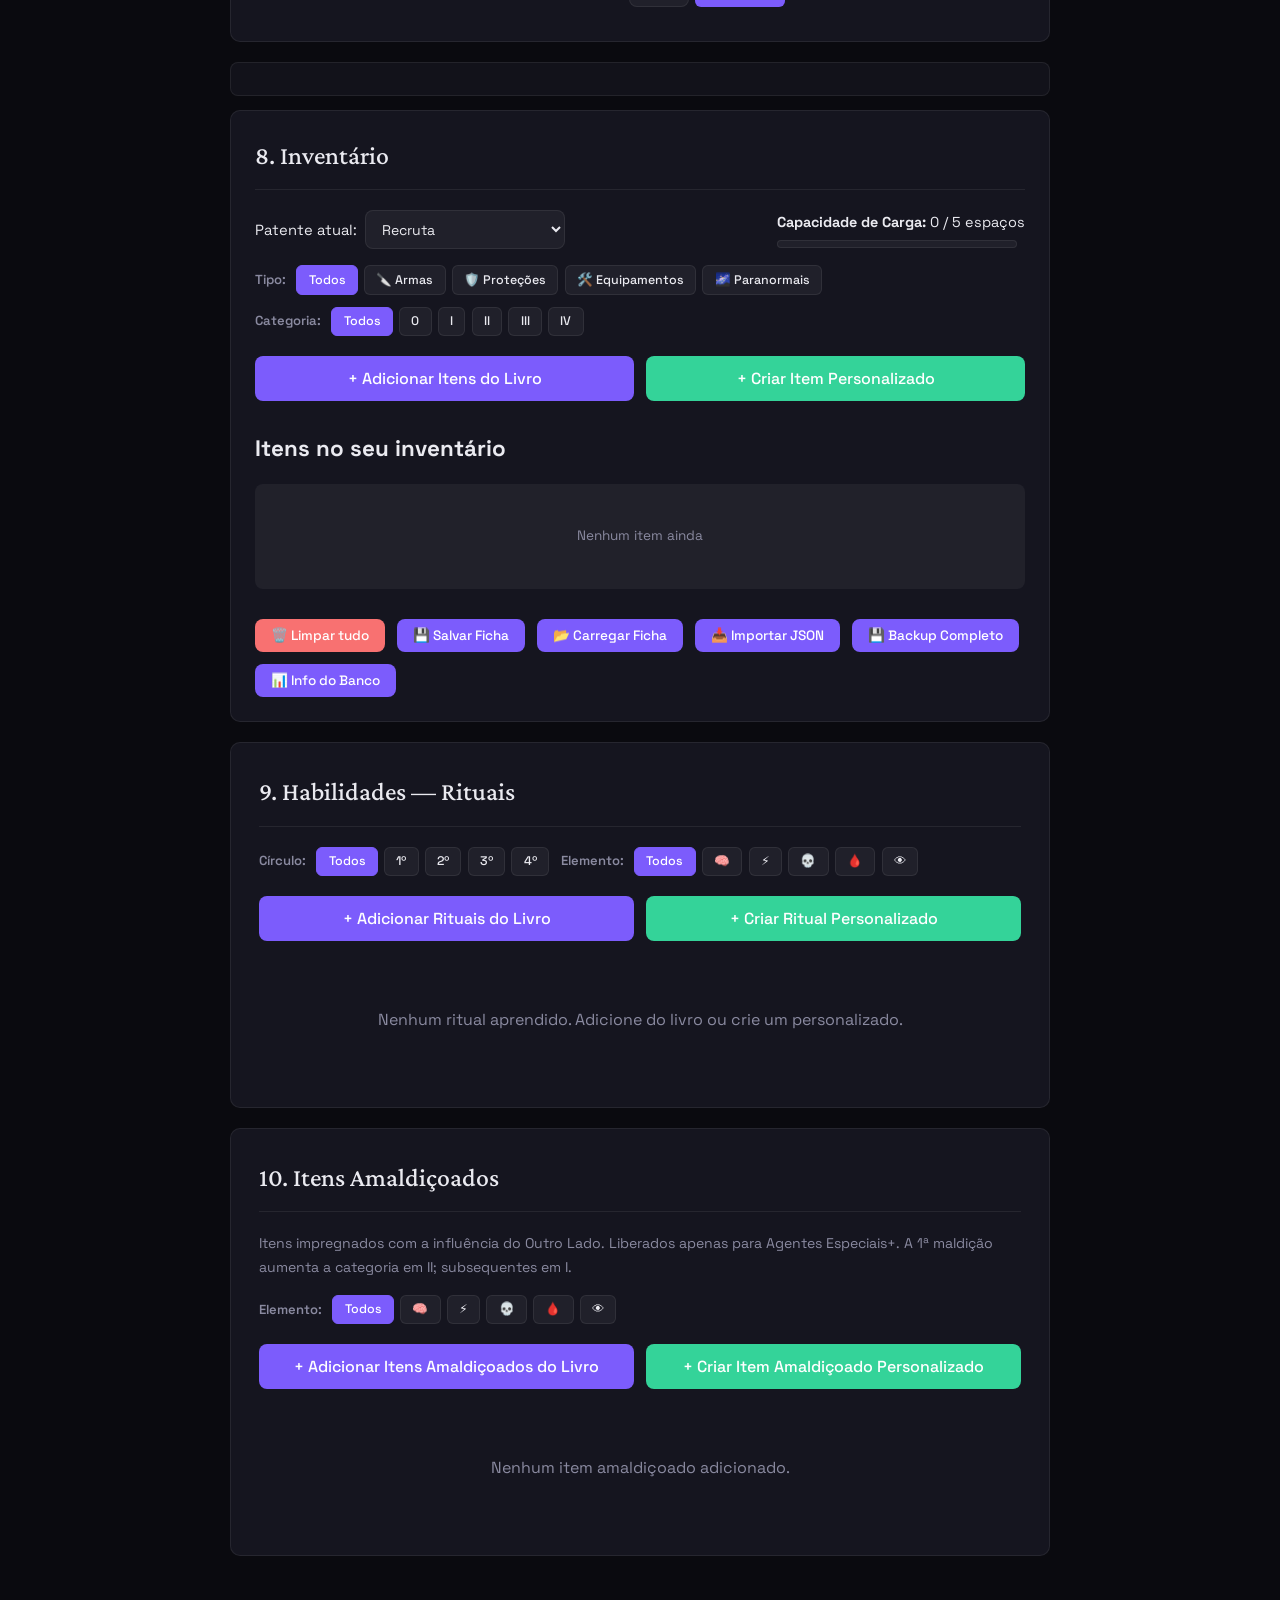
==== commit daba598c: "Preceding changes" ====
--- a/public/tcc/criador.html
+++ b/public/tcc/criador.html
@@ -593,30 +593,8 @@
         </div>
     </div>
 
-    <!-- ====================== MODAL FICHAS DB ====================== -->
-    <div id="modal-fichas-db" class="modal-overlay">
-        <div class="modal-content" style="max-width:650px;">
-            <div class="modal-header">
-                <h3>Gerenciador de Fichas</h3>
-                <button onclick="fecharModalFichasDB()" class="btn-fechar-modal">✕</button>
-            </div>
-            <div class="modal-body">
-                <div id="lista-fichas-db"></div>
-            </div>
-            <div class="modal-footer" style="display:flex; gap:8px; flex-wrap:wrap;">
-                <button onclick="importarFichaArquivo()" class="btn-db">📥 Importar JSON</button>
-                <button onclick="importarBackupDB()" class="btn-db">📦 Restaurar Backup</button>
-                <button onclick="fecharModalFichasDB()" class="btn-cancelar">Fechar</button>
-            </div>
-        </div>
-    </div>
-
-    <!-- Campo oculto para nome do personagem -->
-    <input type="hidden" id="nome-personagem" value="Sem Nome">
-
 </main>
 
-<script src="https://sql.js.org/dist/sql-wasm.js"></script>
 <script src="theme.js"></script>
 <script src="origens.js"></script>
 <script src="origens-ui.js"></script>
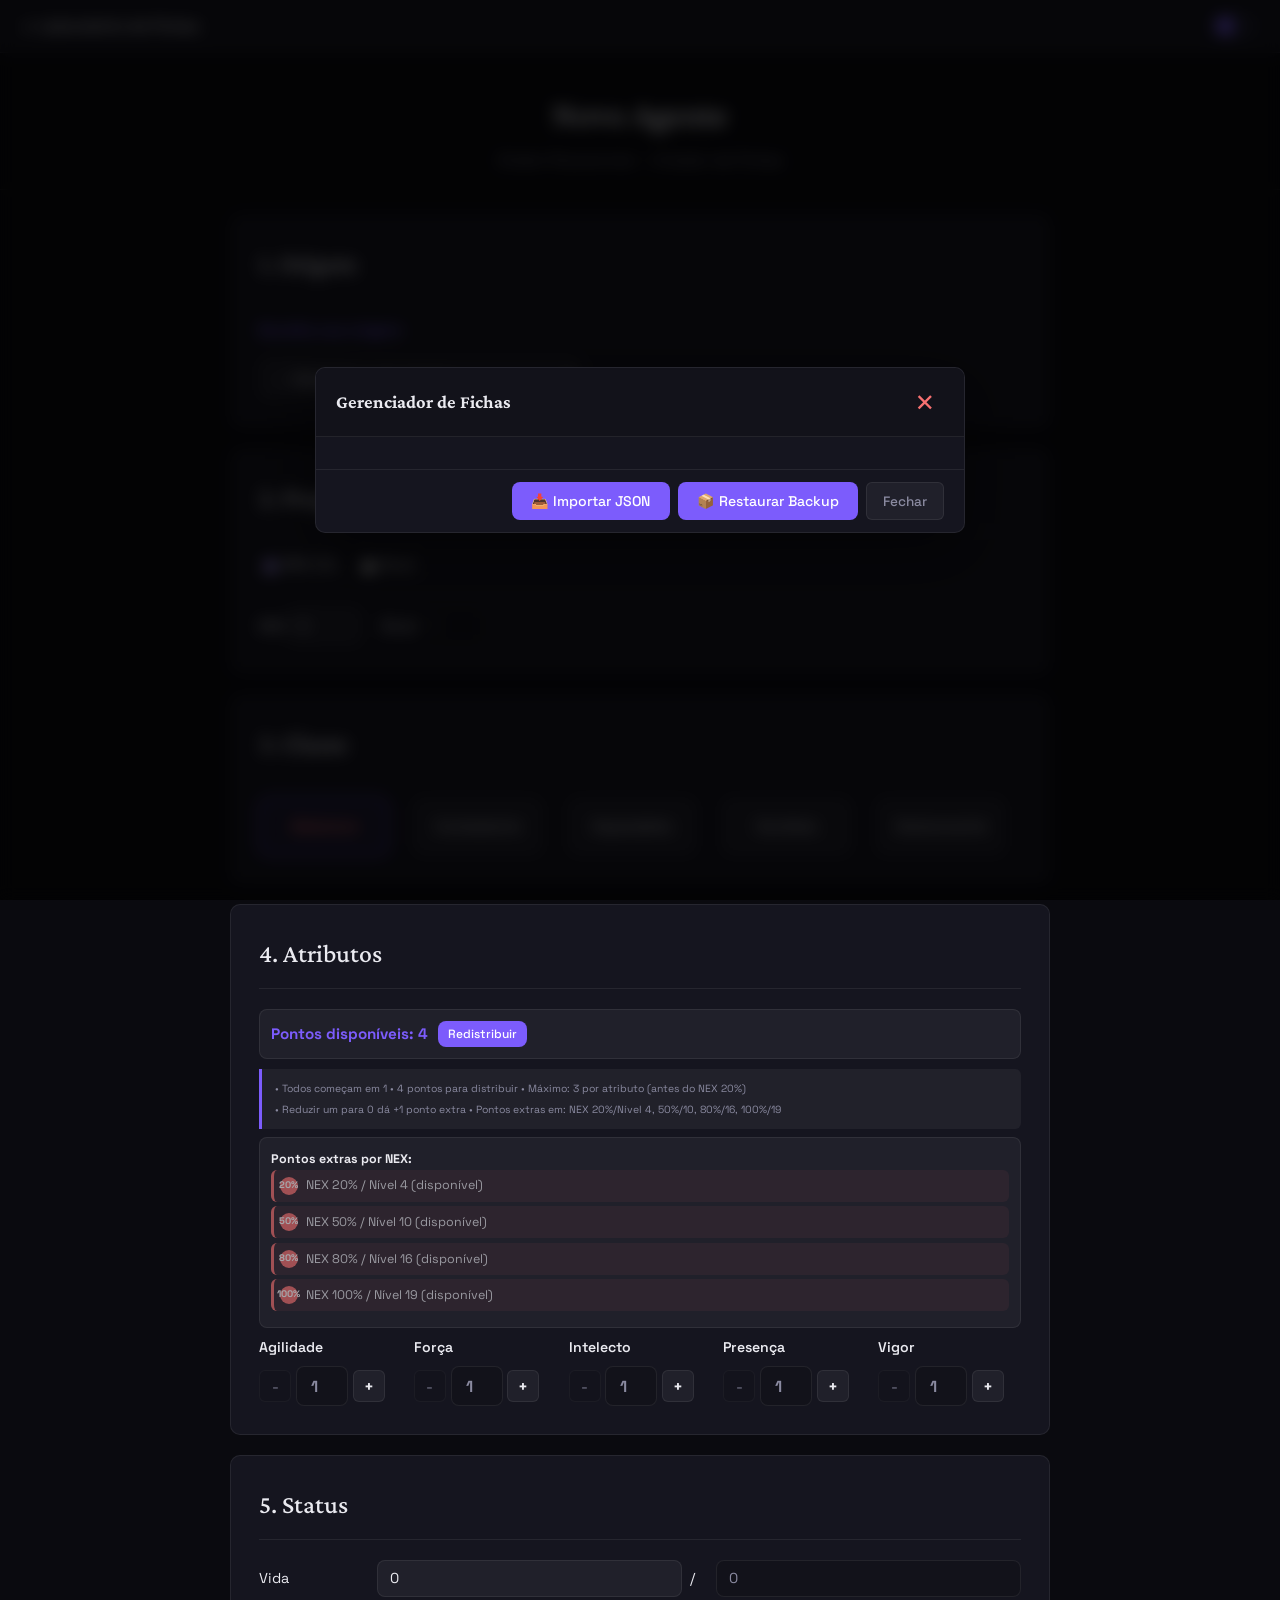
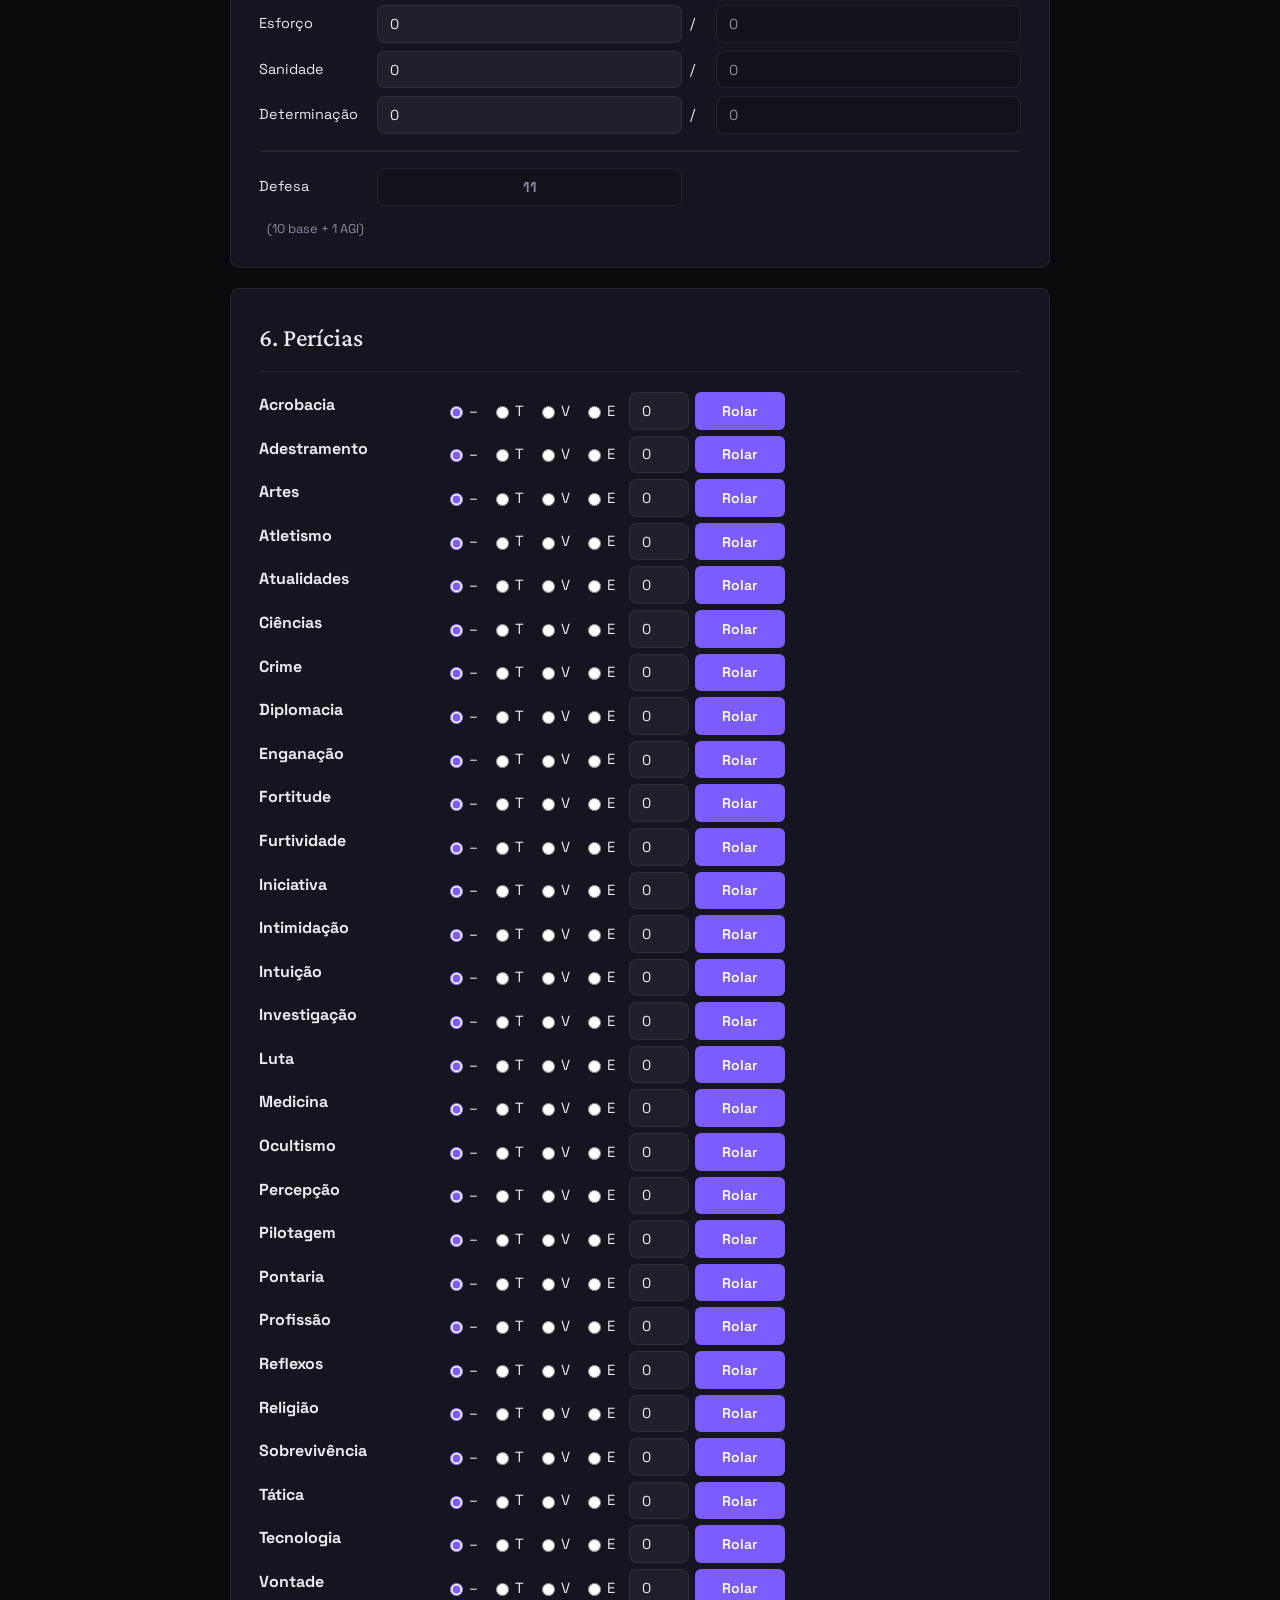
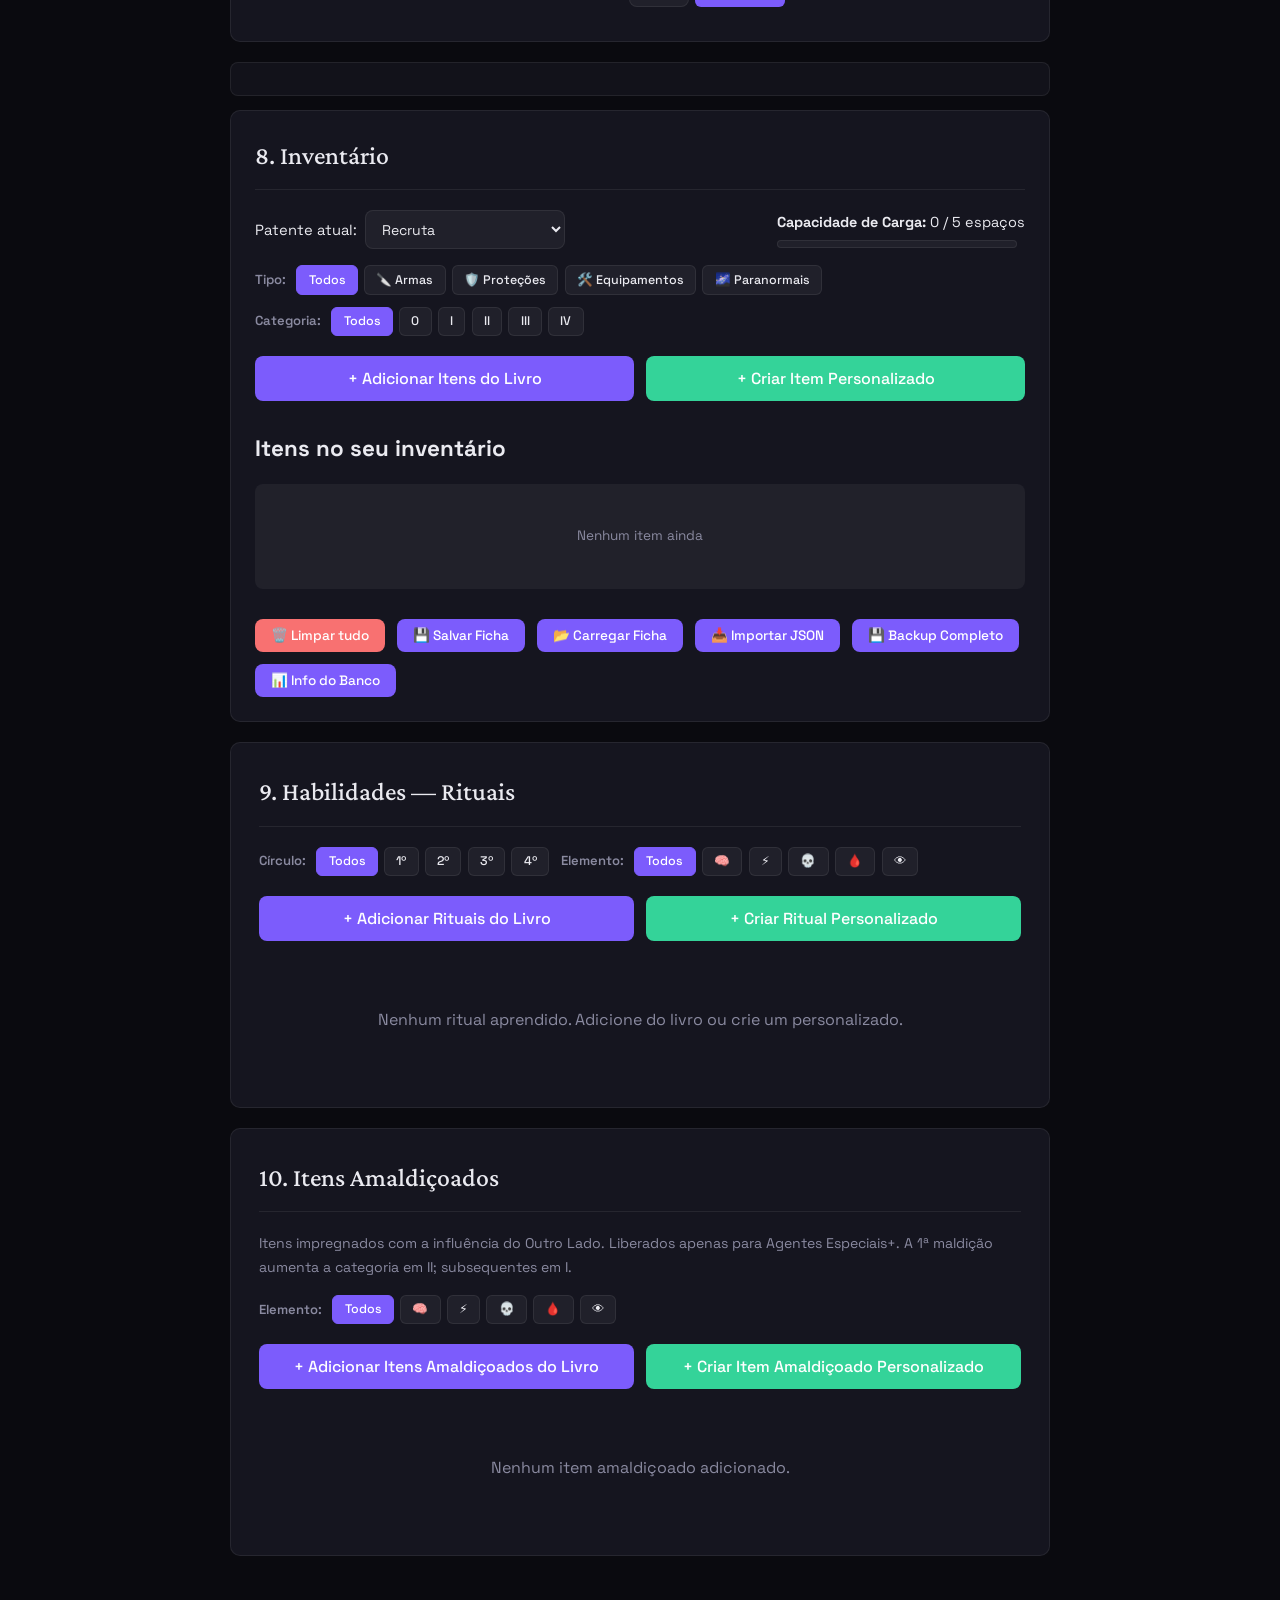
==== commit 73dca65f: "Implementado SQLite no navegador Co-authored-by: PEDROLO18321 <266873799+PEDROLO18321@users.noreply." ====
--- a/public/tcc/criador.html
+++ b/public/tcc/criador.html
@@ -593,8 +593,30 @@
         </div>
     </div>
 
+    <!-- ====================== MODAL FICHAS DB ====================== -->
+    <div id="modal-fichas-db" class="modal-overlay">
+        <div class="modal-content" style="max-width:650px;">
+            <div class="modal-header">
+                <h3>Gerenciador de Fichas</h3>
+                <button onclick="fecharModalFichasDB()" class="btn-fechar-modal">✕</button>
+            </div>
+            <div class="modal-body">
+                <div id="lista-fichas-db"></div>
+            </div>
+            <div class="modal-footer" style="display:flex; gap:8px; flex-wrap:wrap;">
+                <button onclick="importarFichaArquivo()" class="btn-db">📥 Importar JSON</button>
+                <button onclick="importarBackupDB()" class="btn-db">📦 Restaurar Backup</button>
+                <button onclick="fecharModalFichasDB()" class="btn-cancelar">Fechar</button>
+            </div>
+        </div>
+    </div>
+
+    <!-- Campo oculto para nome do personagem -->
+    <input type="hidden" id="nome-personagem" value="Sem Nome">
+
 </main>
 
+<script src="https://sql.js.org/dist/sql-wasm.js"></script>
 <script src="theme.js"></script>
 <script src="origens.js"></script>
 <script src="origens-ui.js"></script>
@@ -610,6 +632,18 @@
 <script src="rituais-data.js"></script>
 <script src="rituais-ui.js"></script>
 <script src="itens-amaldicoados-ui.js"></script>
+<script src="database.js"></script>
+<script src="database-ui.js"></script>
+<script>
+    // Inicializa o banco de dados quando a página carregar
+    document.addEventListener('DOMContentLoaded', function() {
+        inicializarBancoDeDados().then(() => {
+            console.log("🗄️ Banco de dados pronto!");
+        }).catch(err => {
+            console.warn("⚠️ Banco indisponível, usando fallback localStorage:", err);
+        });
+    });
+</script>
 
 </body>
 </html>
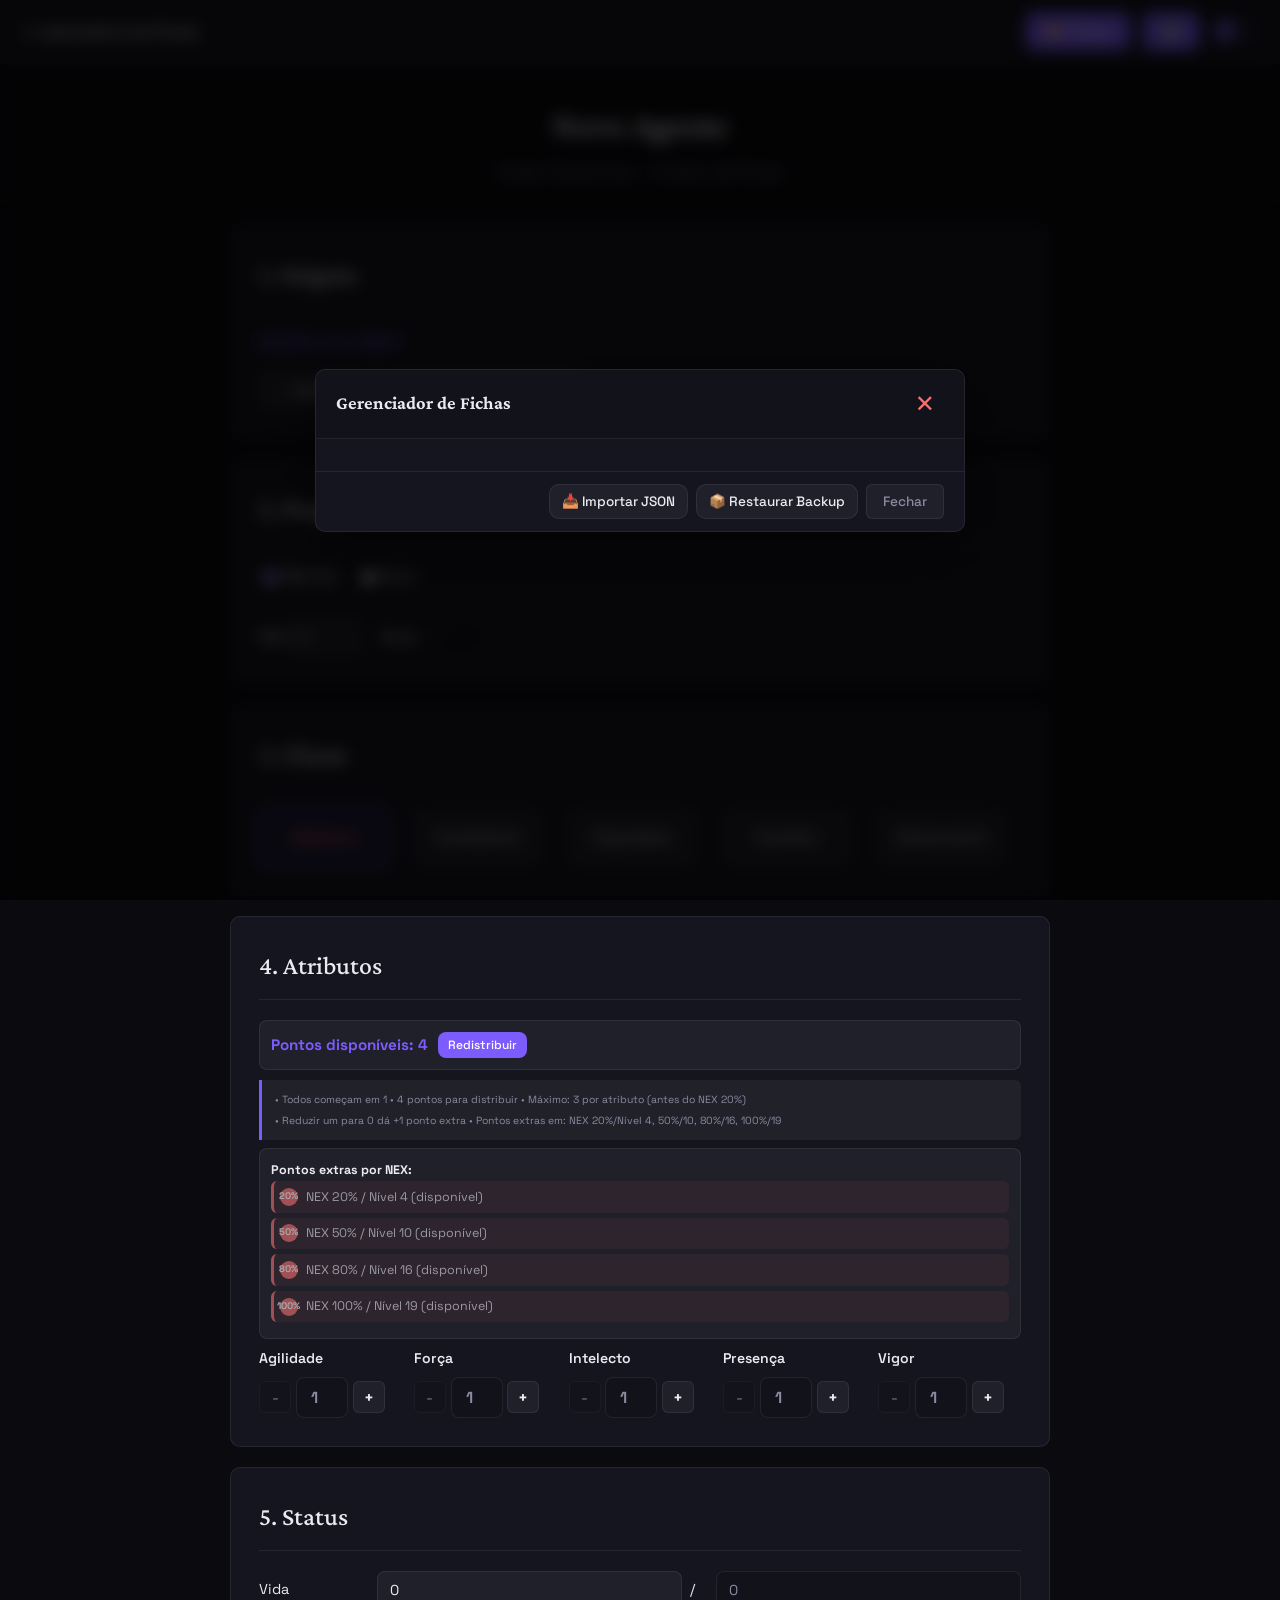
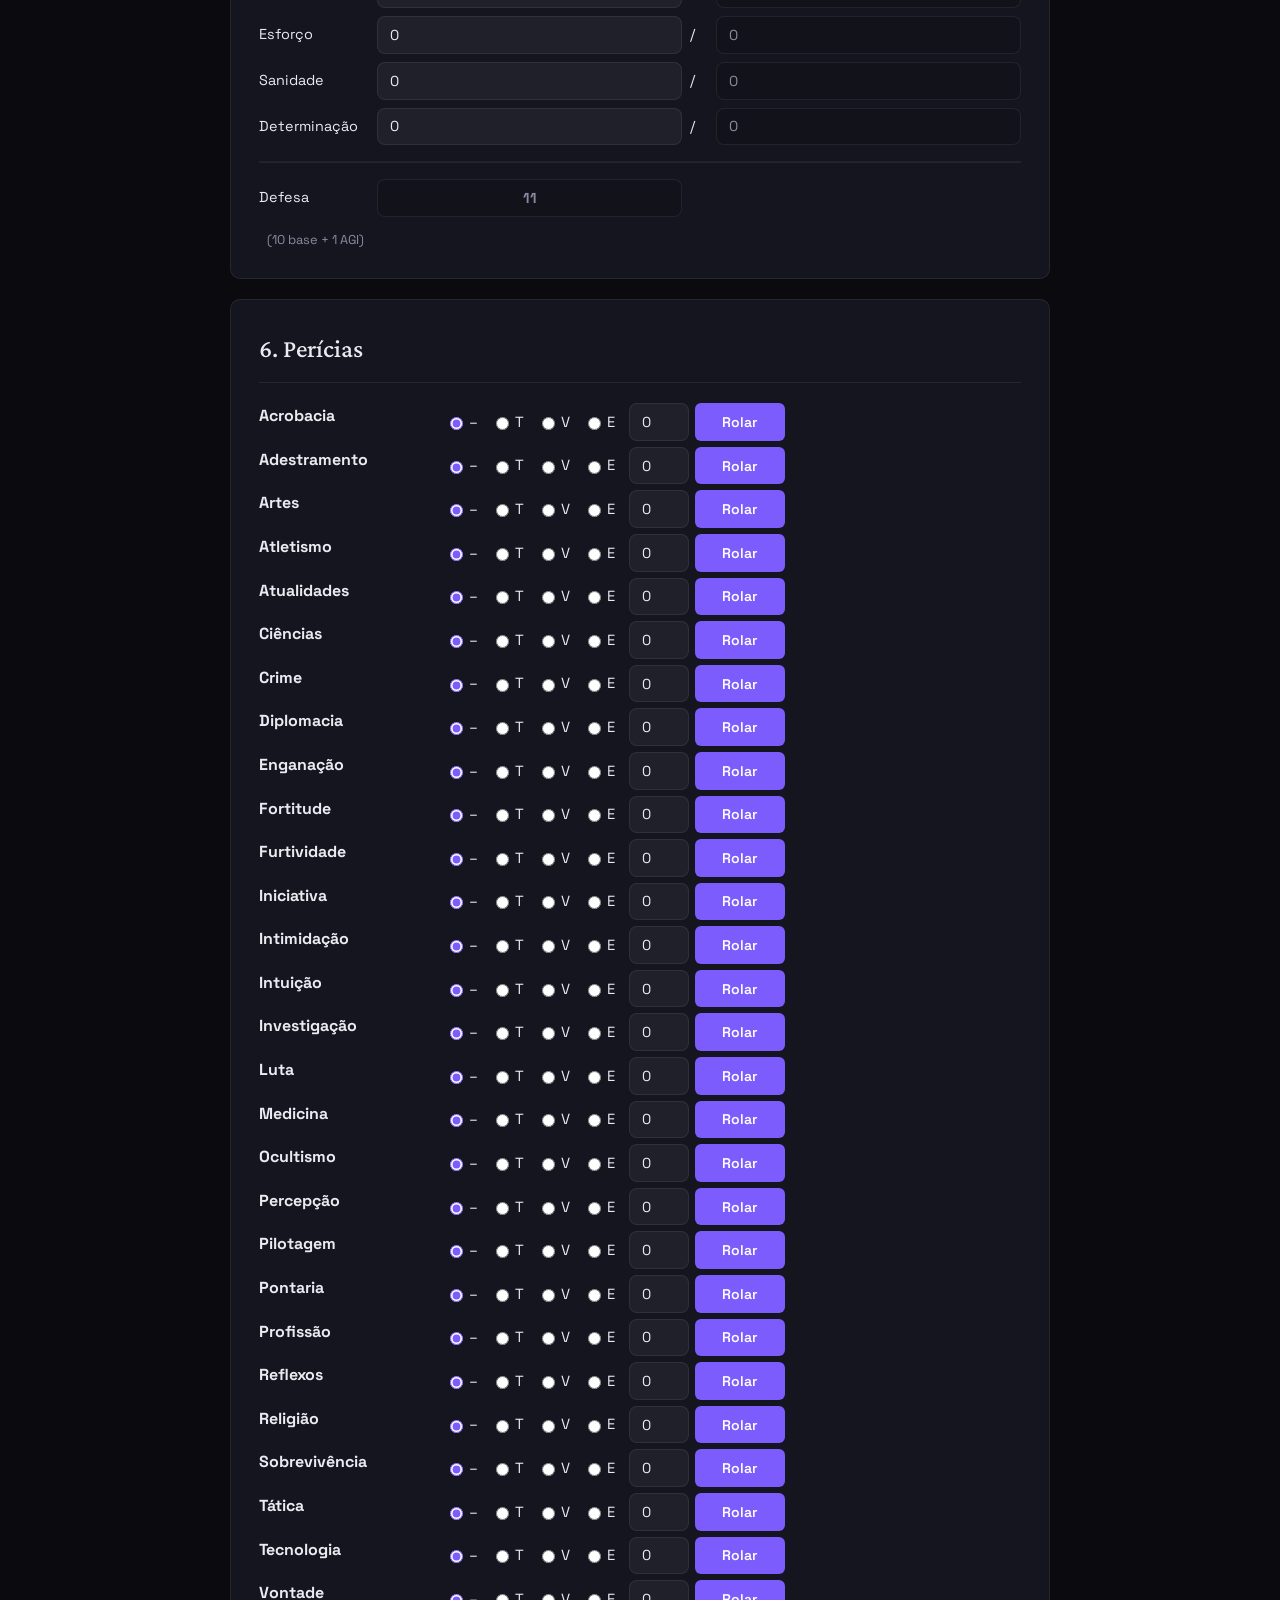
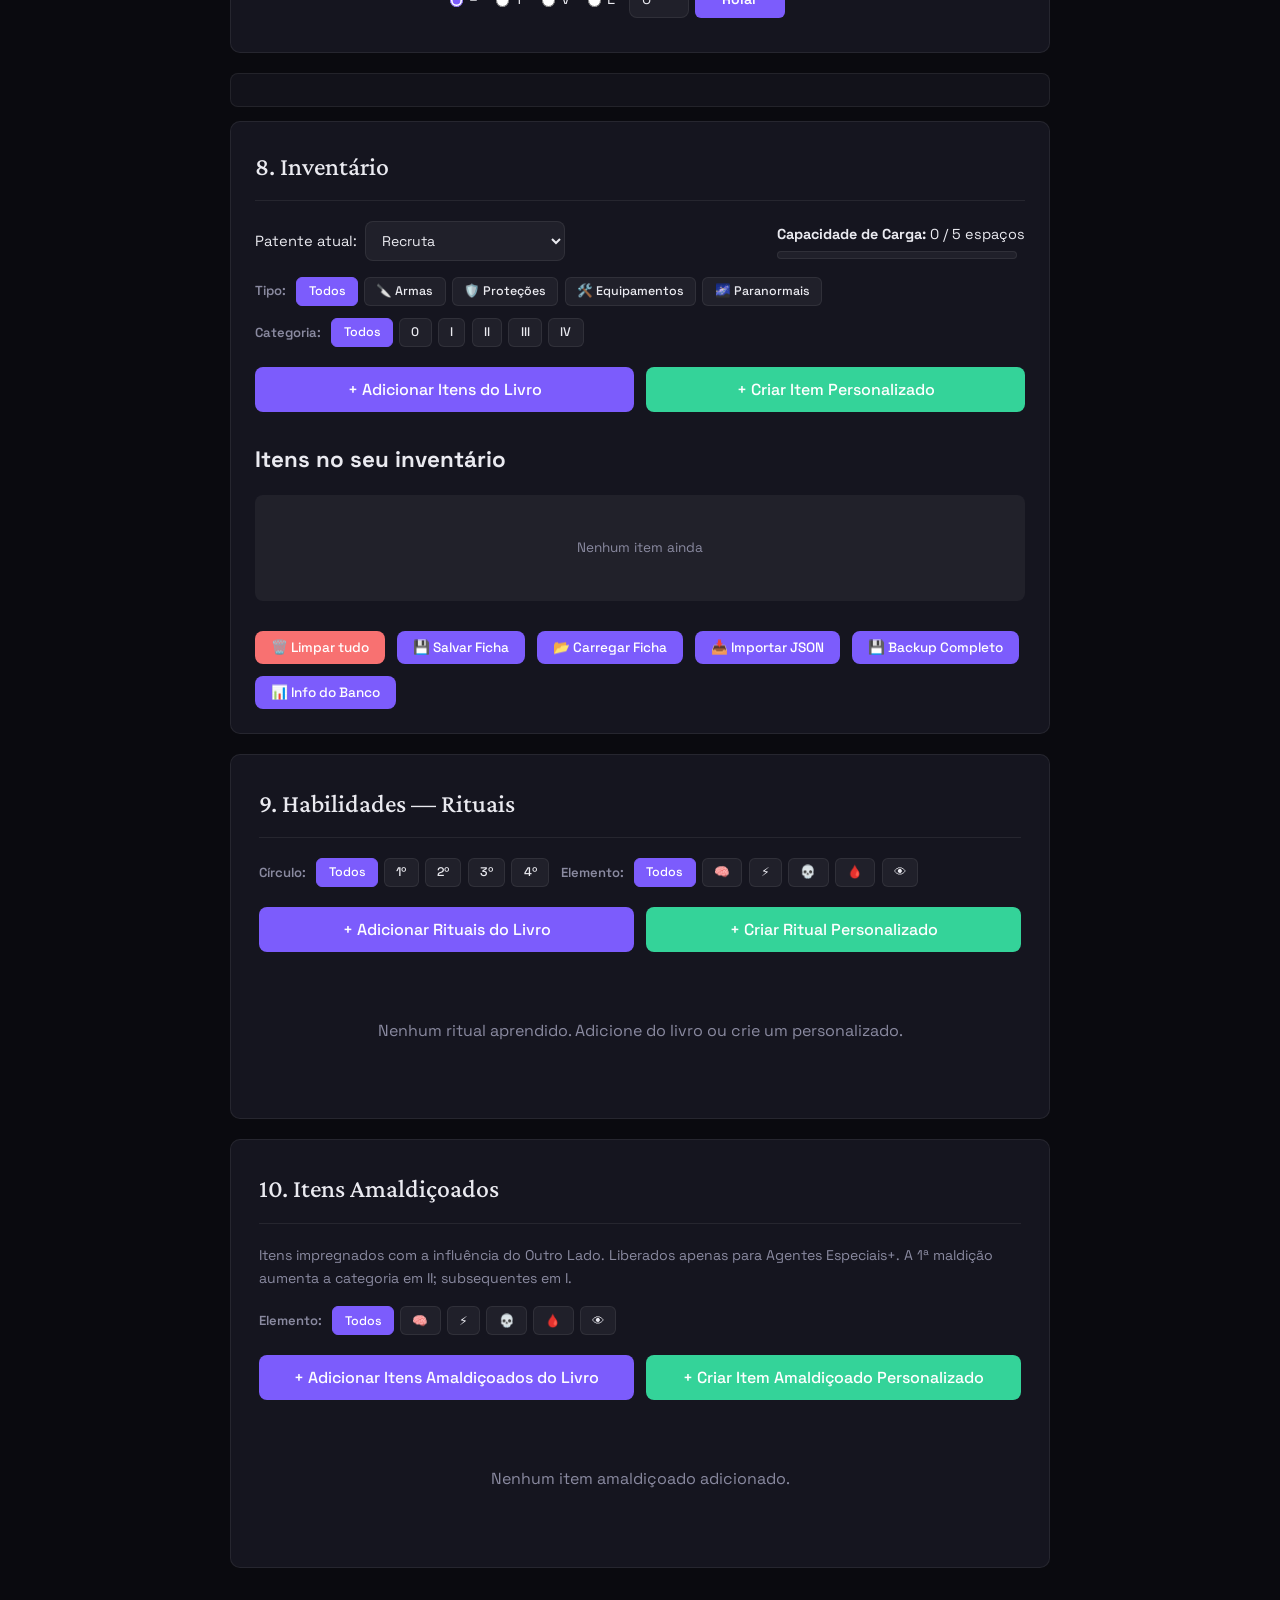
==== commit 50781caf: "Separou gerenciador de fichas Co-authored-by: PEDROLO18321 <266873799+PEDROLO18321@users.noreply.git" ====
--- a/public/tcc/criador.html
+++ b/public/tcc/criador.html
@@ -15,6 +15,8 @@
 <nav class="criador-nav">
     <a href="index.html" class="nav-logo">← Laboratório de Fichas</a>
     <div class="nav-actions">
+        <button onclick="abrirModalCarregarFicha()" class="nav-btn-fichas" title="Gerenciar Fichas">📂 Fichas</button>
+        <button onclick="salvarFichaDB()" class="nav-btn-salvar" title="Salvar Ficha">💾</button>
         <button class="theme-toggle" onclick="toggleTheme()" aria-label="Alternar tema"></button>
     </div>
 </nav>
--- a/public/tcc/style.css
+++ b/public/tcc/style.css
@@ -2227,3 +2227,149 @@
 ::-webkit-scrollbar-track { background: transparent; }
 ::-webkit-scrollbar-thumb { background: var(--border); border-radius: 3px; }
 ::-webkit-scrollbar-thumb:hover { background: var(--accent); }
+
+/* ══════════════════════════════════════════════════════
+   DATABASE UI — Gerenciador de Fichas
+   ══════════════════════════════════════════════════════ */
+
+.ficha-item-db {
+  display: flex;
+  justify-content: space-between;
+  align-items: center;
+  padding: 14px 16px;
+  border: 1px solid var(--border);
+  border-radius: var(--radius);
+  margin-bottom: 8px;
+  background: var(--bg-input);
+  transition: var(--transition);
+}
+.ficha-item-db:hover {
+  border-color: var(--accent);
+  background: var(--accent-subtle);
+}
+.ficha-info-db {
+  display: flex;
+  flex-direction: column;
+  gap: 2px;
+}
+.ficha-info-db strong {
+  font-size: 1.05rem;
+  color: var(--text);
+}
+.ficha-detalhes-db {
+  font-size: 0.85rem;
+  color: var(--text-secondary);
+}
+.ficha-data-db {
+  font-size: 0.75rem;
+  color: var(--text-secondary);
+  opacity: 0.7;
+}
+.ficha-acoes-db {
+  display: flex;
+  gap: 6px;
+}
+.btn-db {
+  padding: 6px 12px;
+  border: 1px solid var(--border);
+  border-radius: var(--radius);
+  background: var(--bg-input);
+  color: var(--text);
+  cursor: pointer;
+  font-size: 0.85rem;
+  transition: var(--transition);
+}
+.btn-db:hover {
+  border-color: var(--accent);
+  background: var(--accent-subtle);
+}
+.btn-db.carregar { border-color: var(--green); }
+.btn-db.carregar:hover { background: var(--green-subtle); }
+.btn-db.exportar { border-color: var(--blue); }
+.btn-db.exportar:hover { background: var(--blue-subtle); }
+.btn-db.excluir { border-color: var(--red); }
+.btn-db.excluir:hover { background: var(--red-subtle); }
+
+/* Info panel */
+.db-info-panel {
+  padding: 20px;
+  text-align: center;
+}
+.db-info-panel h3 {
+  margin-bottom: 20px;
+  color: var(--text);
+}
+.db-stats-grid {
+  display: grid;
+  grid-template-columns: repeat(3, 1fr);
+  gap: 12px;
+  margin-bottom: 20px;
+}
+.db-stat-card {
+  padding: 16px 10px;
+  border: 1px solid var(--border);
+  border-radius: var(--radius);
+  background: var(--bg-input);
+}
+.db-stat-card.destaque {
+  border-color: var(--accent);
+  background: var(--accent-subtle);
+}
+.db-stat-num {
+  font-size: 1.8rem;
+  font-weight: 700;
+  color: var(--accent);
+  font-family: var(--font-body);
+}
+.db-stat-label {
+  font-size: 0.8rem;
+  color: var(--text-secondary);
+  margin-top: 4px;
+}
+.db-info-footer {
+  color: var(--text-secondary);
+  opacity: 0.6;
+}
+
+/* Notificação toast */
+.db-notificacao {
+  position: fixed;
+  bottom: 20px;
+  right: 20px;
+  padding: 12px 24px;
+  border-radius: var(--radius);
+  font-family: var(--font-body);
+  font-size: 0.9rem;
+  z-index: 10001;
+  transform: translateY(100px);
+  opacity: 0;
+  transition: all 0.3s ease;
+  box-shadow: 0 8px 30px rgba(0,0,0,0.3);
+}
+.db-notificacao.visivel {
+  transform: translateY(0);
+  opacity: 1;
+}
+.db-notificacao.sucesso {
+  background: var(--green);
+  color: #000;
+}
+.db-notificacao.aviso {
+  background: var(--yellow);
+  color: #000;
+}
+
+@media (max-width: 600px) {
+  .db-stats-grid {
+    grid-template-columns: repeat(2, 1fr);
+  }
+  .ficha-item-db {
+    flex-direction: column;
+    align-items: flex-start;
+    gap: 10px;
+  }
+  .ficha-acoes-db {
+    width: 100%;
+    justify-content: flex-end;
+  }
+}
